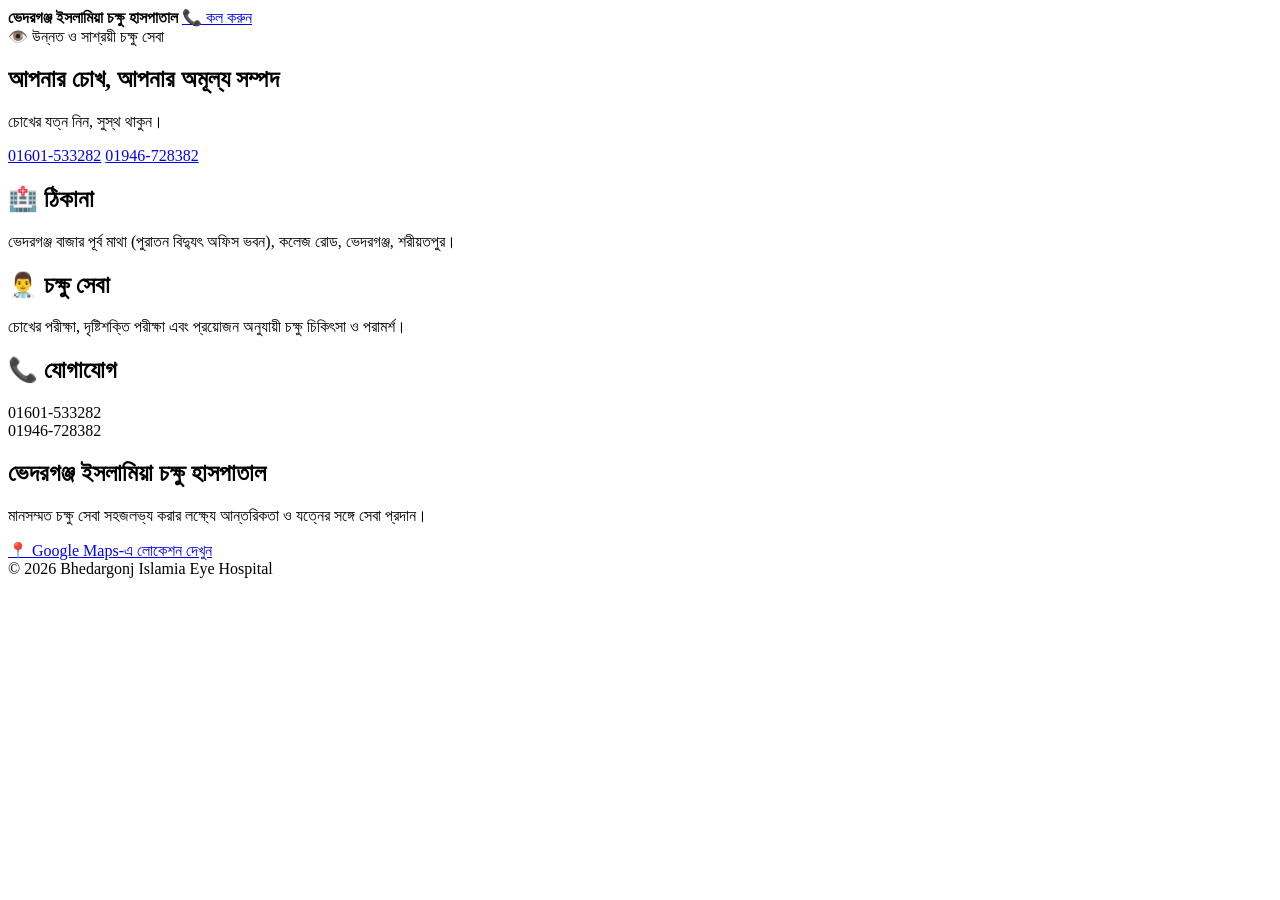
==== index.html @ 6cb217eb "Add files via upload" ====
<!doctype html>
<html lang="bn">
<head>
<meta charset="utf-8">
<meta name="viewport" content="width=device-width,initial-scale=1">
<title>ভেদরগঞ্জ ইসলামিয়া চক্ষু হাসপাতাল</title>
<meta name="description" content="ভেদরগঞ্জ ইসলামিয়া চক্ষু হাসপাতাল, কলেজ রোড, ভেদরগঞ্জ, শরীয়তপুর।">
<link rel="stylesheet" href="style.css">
</head>
<body>
<header><div class="wrap nav">
<strong>ভেদরগঞ্জ ইসলামিয়া চক্ষু হাসপাতাল</strong>
<a href="tel:01601533282">📞 কল করুন</a>
</div></header>

<section class="hero"><div class="wrap">
<span>👁️ উন্নত ও সাশ্রয়ী চক্ষু সেবা</span>
<h1>আপনার চোখ, আপনার অমূল্য সম্পদ</h1>
<p>চোখের যত্ন নিন, সুস্থ থাকুন।</p>
<div class="actions">
<a href="tel:01601533282">01601-533282</a>
<a href="tel:01946728382">01946-728382</a>
</div>
</div></section>

<section><div class="wrap grid">
<div class="box"><h2>🏥 ঠিকানা</h2><p>ভেদরগঞ্জ বাজার পূর্ব মাথা (পুরাতন বিদ্যুৎ অফিস ভবন), কলেজ রোড, ভেদরগঞ্জ, শরীয়তপুর।</p></div>
<div class="box"><h2>👨‍⚕️ চক্ষু সেবা</h2><p>চোখের পরীক্ষা, দৃষ্টিশক্তি পরীক্ষা এবং প্রয়োজন অনুযায়ী চক্ষু চিকিৎসা ও পরামর্শ।</p></div>
<div class="box"><h2>📞 যোগাযোগ</h2><p>01601-533282<br>01946-728382</p></div>
</div></section>

<section class="about"><div class="wrap">
<h2>ভেদরগঞ্জ ইসলামিয়া চক্ষু হাসপাতাল</h2>
<p>মানসম্মত চক্ষু সেবা সহজলভ্য করার লক্ষ্যে আন্তরিকতা ও যত্নের সঙ্গে সেবা প্রদান।</p>
<a class="map" target="_blank" href="https://www.google.com/maps/search/?api=1&query=Bhedargonj+Islamia+Eye+Hospital+Bhedargonj+Shariatpur">📍 Google Maps-এ লোকেশন দেখুন</a>
</div></section>
<footer>© 2026 Bhedargonj Islamia Eye Hospital</footer>
</body>
</html>
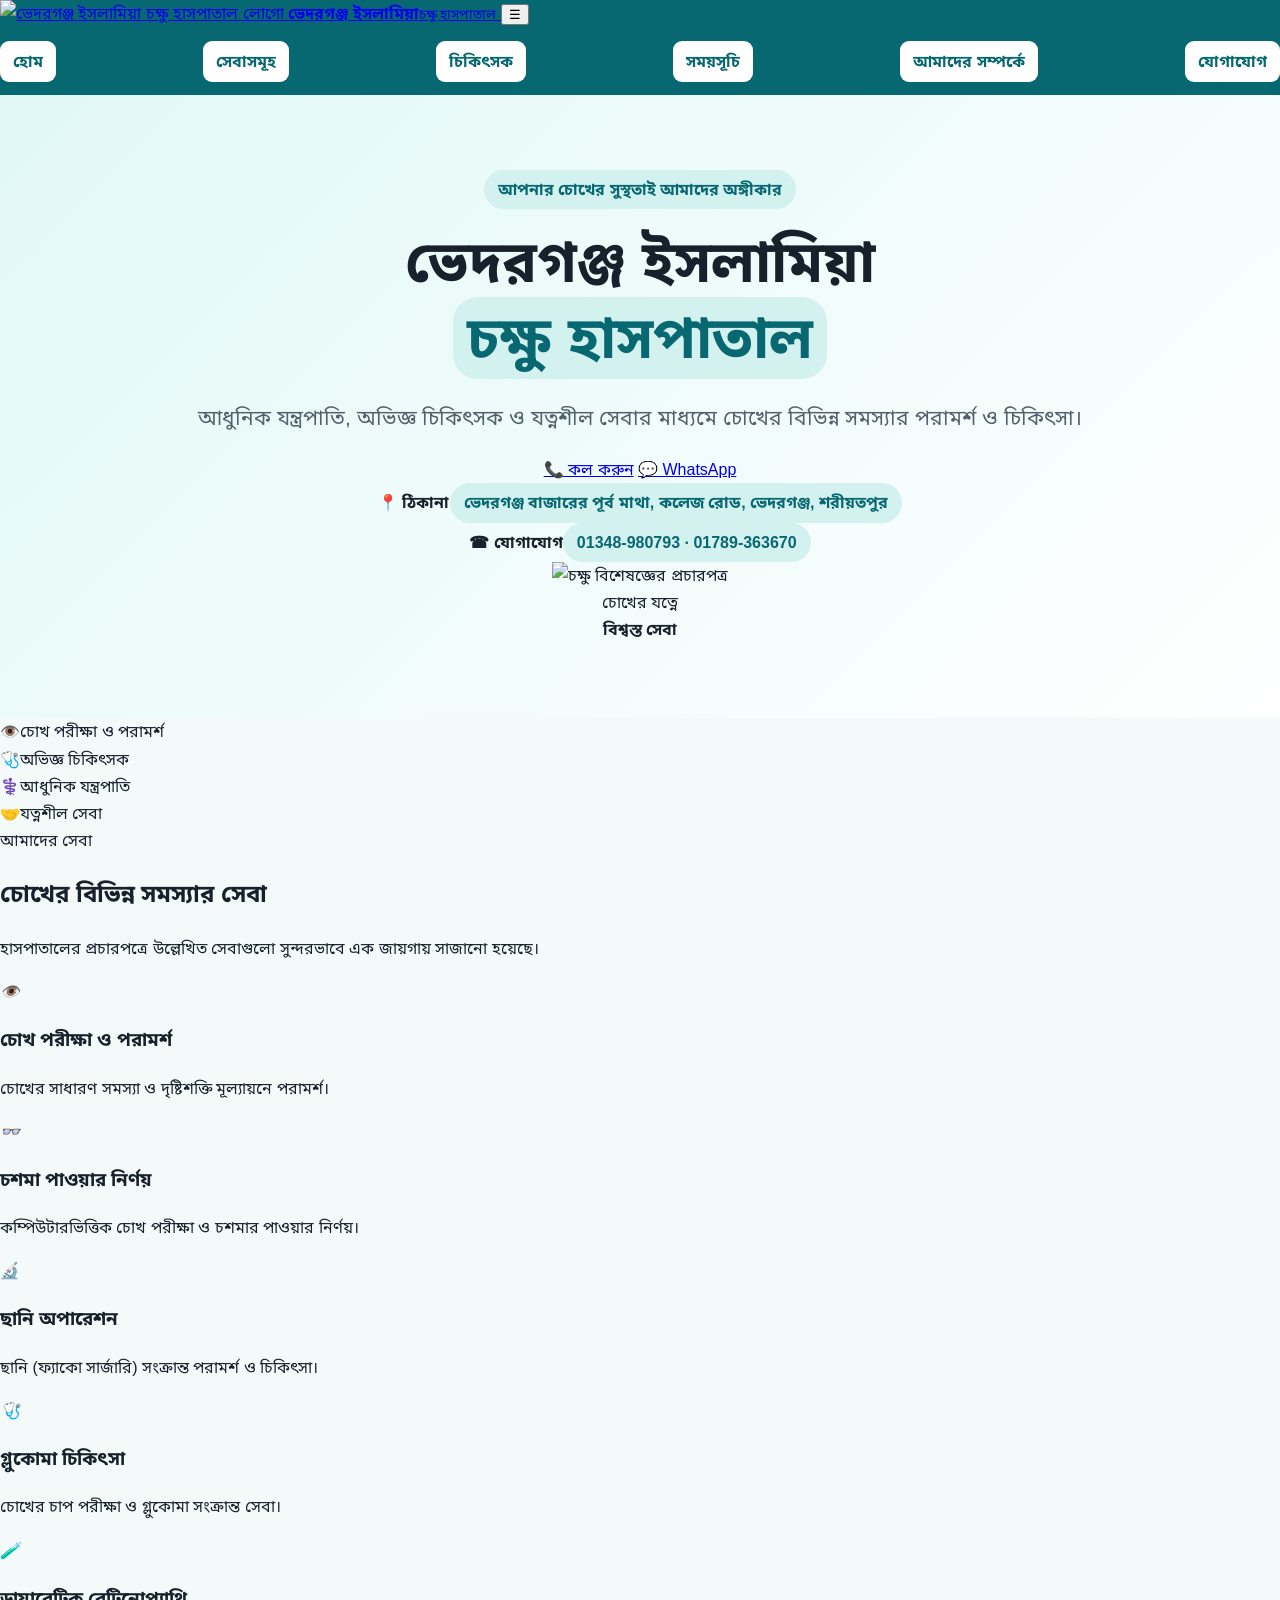
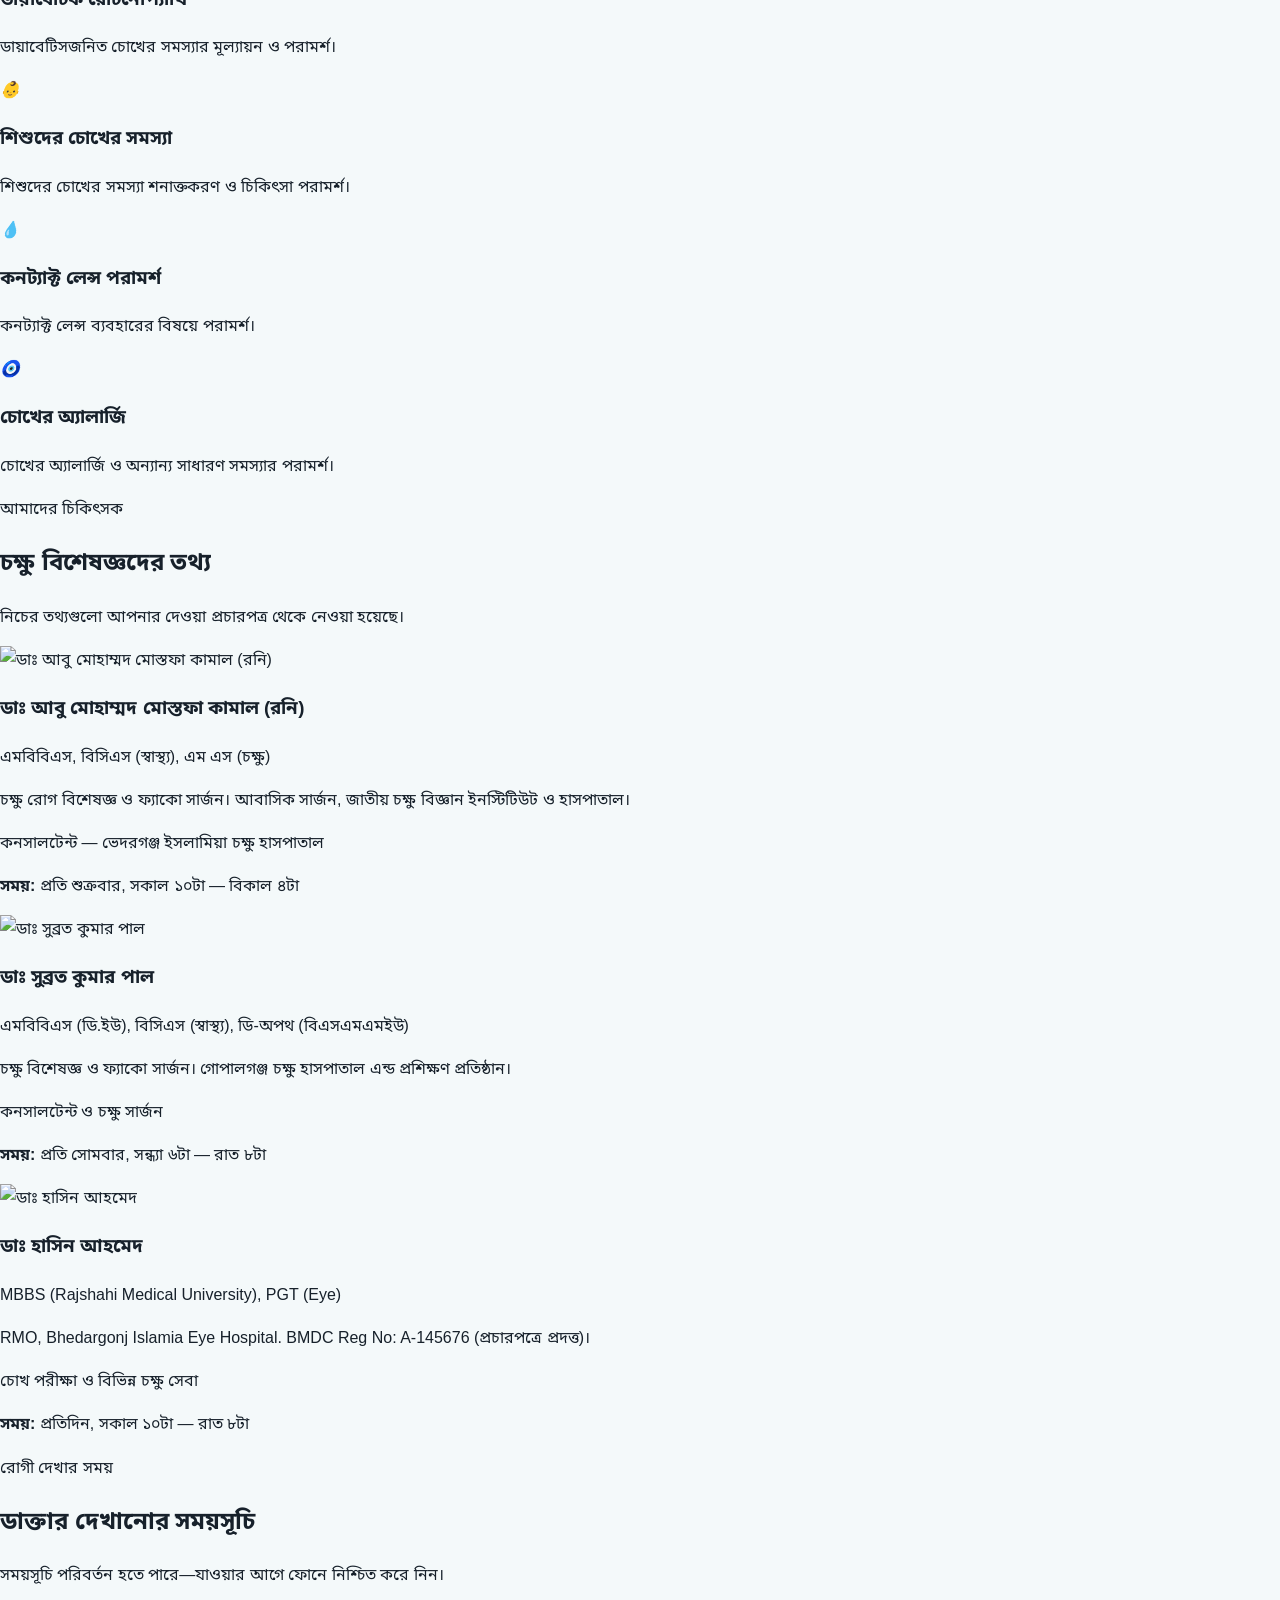
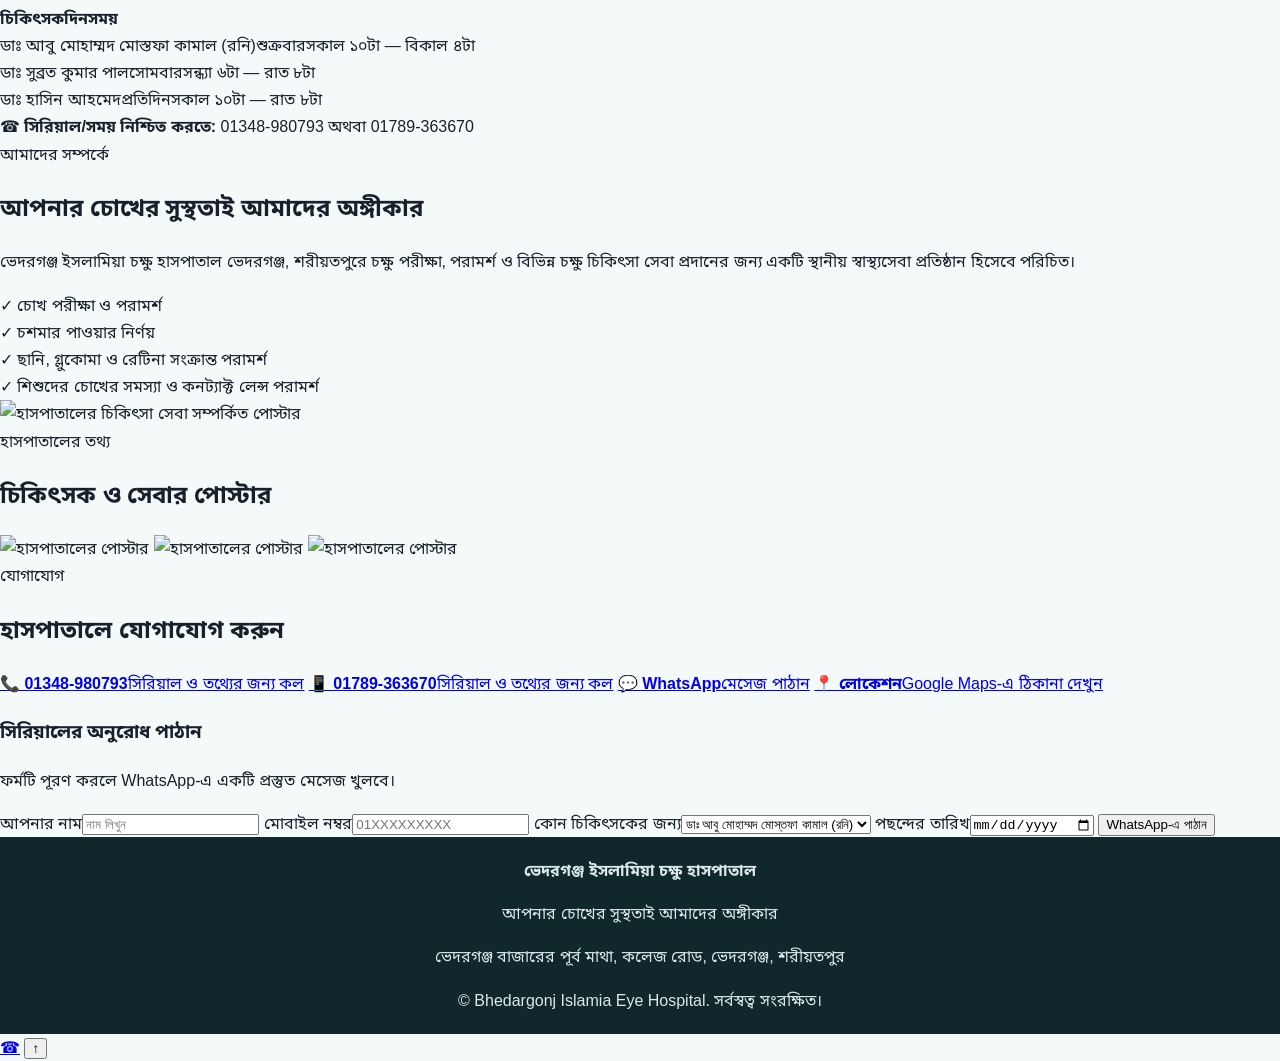
==== commit 395b5ee5: "Add files via upload" ====
--- a/index.html
+++ b/index.html
@@ -1,39 +1,227 @@
 <!doctype html>
 <html lang="bn">
 <head>
-<meta charset="utf-8">
-<meta name="viewport" content="width=device-width,initial-scale=1">
-<title>ভেদরগঞ্জ ইসলামিয়া চক্ষু হাসপাতাল</title>
-<meta name="description" content="ভেদরগঞ্জ ইসলামিয়া চক্ষু হাসপাতাল, কলেজ রোড, ভেদরগঞ্জ, শরীয়তপুর।">
-<link rel="stylesheet" href="style.css">
+  <meta charset="utf-8">
+  <meta name="viewport" content="width=device-width, initial-scale=1">
+  <meta name="theme-color" content="#063b80">
+  <meta name="description" content="ভেদরগঞ্জ ইসলামিয়া চক্ষু হাসপাতাল — চোখের পরীক্ষা, চশমা, ছানি, গ্লুকোমা, ডায়াবেটিক রেটিনোপ্যাথি ও অন্যান্য চক্ষু সেবা।">
+  <meta name="keywords" content="ভেদরগঞ্জ ইসলামিয়া চক্ষু হাসপাতাল, Bhedarganj Islamia Eye Hospital, চোখের হাসপাতাল, ভেদরগঞ্জ, শরীয়তপুর">
+  <title>ভেদরগঞ্জ ইসলামিয়া চক্ষু হাসপাতাল</title>
+  <link rel="icon" href="assets/logo.jpg">
+  <link rel="preconnect" href="https://fonts.googleapis.com">
+  <link rel="preconnect" href="https://fonts.gstatic.com" crossorigin>
+  <link href="https://fonts.googleapis.com/css2?family=Noto+Sans+Bengali:wght@400;500;600;700;800&display=swap" rel="stylesheet">
+  <link rel="stylesheet" href="style.css">
 </head>
 <body>
-<header><div class="wrap nav">
-<strong>ভেদরগঞ্জ ইসলামিয়া চক্ষু হাসপাতাল</strong>
-<a href="tel:01601533282">📞 কল করুন</a>
-</div></header>
-
-<section class="hero"><div class="wrap">
-<span>👁️ উন্নত ও সাশ্রয়ী চক্ষু সেবা</span>
-<h1>আপনার চোখ, আপনার অমূল্য সম্পদ</h1>
-<p>চোখের যত্ন নিন, সুস্থ থাকুন।</p>
-<div class="actions">
-<a href="tel:01601533282">01601-533282</a>
-<a href="tel:01946728382">01946-728382</a>
-</div>
-</div></section>
-
-<section><div class="wrap grid">
-<div class="box"><h2>🏥 ঠিকানা</h2><p>ভেদরগঞ্জ বাজার পূর্ব মাথা (পুরাতন বিদ্যুৎ অফিস ভবন), কলেজ রোড, ভেদরগঞ্জ, শরীয়তপুর।</p></div>
-<div class="box"><h2>👨‍⚕️ চক্ষু সেবা</h2><p>চোখের পরীক্ষা, দৃষ্টিশক্তি পরীক্ষা এবং প্রয়োজন অনুযায়ী চক্ষু চিকিৎসা ও পরামর্শ।</p></div>
-<div class="box"><h2>📞 যোগাযোগ</h2><p>01601-533282<br>01946-728382</p></div>
-</div></section>
-
-<section class="about"><div class="wrap">
-<h2>ভেদরগঞ্জ ইসলামিয়া চক্ষু হাসপাতাল</h2>
-<p>মানসম্মত চক্ষু সেবা সহজলভ্য করার লক্ষ্যে আন্তরিকতা ও যত্নের সঙ্গে সেবা প্রদান।</p>
-<a class="map" target="_blank" href="https://www.google.com/maps/search/?api=1&query=Bhedargonj+Islamia+Eye+Hospital+Bhedargonj+Shariatpur">📍 Google Maps-এ লোকেশন দেখুন</a>
-</div></section>
-<footer>© 2026 Bhedargonj Islamia Eye Hospital</footer>
+<header class="site-header" id="top">
+  <div class="container nav-wrap">
+    <a class="brand" href="#top">
+      <img src="assets/logo.jpg" alt="ভেদরগঞ্জ ইসলামিয়া চক্ষু হাসপাতাল লোগো">
+      <span><b>ভেদরগঞ্জ ইসলামিয়া</b><small>চক্ষু হাসপাতাল</small></span>
+    </a>
+    <button class="menu-btn" aria-label="মেনু খুলুন" aria-expanded="false">☰</button>
+    <nav class="nav">
+      <a href="#home">হোম</a>
+      <a href="#services">সেবাসমূহ</a>
+      <a href="#doctors">চিকিৎসক</a>
+      <a href="#schedule">সময়সূচি</a>
+      <a href="#about">আমাদের সম্পর্কে</a>
+      <a href="#contact">যোগাযোগ</a>
+    </nav>
+  </div>
+</header>
+
+<main>
+<section class="hero" id="home">
+  <div class="container hero-grid">
+    <div class="hero-copy">
+      <span class="eyebrow">আপনার চোখের সুস্থতাই আমাদের অঙ্গীকার</span>
+      <h1>ভেদরগঞ্জ ইসলামিয়া<br><span>চক্ষু হাসপাতাল</span></h1>
+      <p class="lead">আধুনিক যন্ত্রপাতি, অভিজ্ঞ চিকিৎসক ও যত্নশীল সেবার মাধ্যমে চোখের বিভিন্ন সমস্যার পরামর্শ ও চিকিৎসা।</p>
+      <div class="hero-actions">
+        <a class="btn btn-primary" href="tel:+8801348980793">📞 কল করুন</a>
+        <a class="btn btn-whatsapp" href="https://wa.me/8801789363670?text=আসসালামু%20আলাইকুম,%20চক্ষু%20পরামর্শের%20জন্য%20যোগাযোগ%20করছি।" target="_blank" rel="noopener">💬 WhatsApp</a>
+      </div>
+      <div class="quick-info">
+        <div><b>📍 ঠিকানা</b><span>ভেদরগঞ্জ বাজারের পূর্ব মাথা, কলেজ রোড, ভেদরগঞ্জ, শরীয়তপুর</span></div>
+        <div><b>☎ যোগাযোগ</b><span>01348-980793 · 01789-363670</span></div>
+      </div>
+    </div>
+    <div class="hero-card">
+      <img src="assets/doctor-surjo-kumar.png" alt="চক্ষু বিশেষজ্ঞের প্রচারপত্র">
+      <div class="hero-badge">চোখের যত্নে<br><strong>বিশ্বস্ত সেবা</strong></div>
+    </div>
+  </div>
+</section>
+
+<section class="trust">
+  <div class="container trust-grid">
+    <div><strong>👁️</strong><span>চোখ পরীক্ষা ও পরামর্শ</span></div>
+    <div><strong>🩺</strong><span>অভিজ্ঞ চিকিৎসক</span></div>
+    <div><strong>⚕️</strong><span>আধুনিক যন্ত্রপাতি</span></div>
+    <div><strong>🤝</strong><span>যত্নশীল সেবা</span></div>
+  </div>
+</section>
+
+<section class="section" id="services">
+  <div class="container">
+    <div class="section-head">
+      <span>আমাদের সেবা</span>
+      <h2>চোখের বিভিন্ন সমস্যার সেবা</h2>
+      <p>হাসপাতালের প্রচারপত্রে উল্লেখিত সেবাগুলো সুন্দরভাবে এক জায়গায় সাজানো হয়েছে।</p>
+    </div>
+    <div class="service-grid">
+      <article class="service"><i>👁️</i><h3>চোখ পরীক্ষা ও পরামর্শ</h3><p>চোখের সাধারণ সমস্যা ও দৃষ্টিশক্তি মূল্যায়নে পরামর্শ।</p></article>
+      <article class="service"><i>👓</i><h3>চশমা পাওয়ার নির্ণয়</h3><p>কম্পিউটারভিত্তিক চোখ পরীক্ষা ও চশমার পাওয়ার নির্ণয়।</p></article>
+      <article class="service"><i>🔬</i><h3>ছানি অপারেশন</h3><p>ছানি (ফ্যাকো সার্জারি) সংক্রান্ত পরামর্শ ও চিকিৎসা।</p></article>
+      <article class="service"><i>🩺</i><h3>গ্লুকোমা চিকিৎসা</h3><p>চোখের চাপ পরীক্ষা ও গ্লুকোমা সংক্রান্ত সেবা।</p></article>
+      <article class="service"><i>🧪</i><h3>ডায়াবেটিক রেটিনোপ্যাথি</h3><p>ডায়াবেটিসজনিত চোখের সমস্যার মূল্যায়ন ও পরামর্শ।</p></article>
+      <article class="service"><i>👶</i><h3>শিশুদের চোখের সমস্যা</h3><p>শিশুদের চোখের সমস্যা শনাক্তকরণ ও চিকিৎসা পরামর্শ।</p></article>
+      <article class="service"><i>💧</i><h3>কনট্যাক্ট লেন্স পরামর্শ</h3><p>কনট্যাক্ট লেন্স ব্যবহারের বিষয়ে পরামর্শ।</p></article>
+      <article class="service"><i>🧿</i><h3>চোখের অ্যালার্জি</h3><p>চোখের অ্যালার্জি ও অন্যান্য সাধারণ সমস্যার পরামর্শ।</p></article>
+    </div>
+  </div>
+</section>
+
+<section class="section alt" id="doctors">
+  <div class="container">
+    <div class="section-head">
+      <span>আমাদের চিকিৎসক</span>
+      <h2>চক্ষু বিশেষজ্ঞদের তথ্য</h2>
+      <p>নিচের তথ্যগুলো আপনার দেওয়া প্রচারপত্র থেকে নেওয়া হয়েছে।</p>
+    </div>
+    <div class="doctor-grid">
+      <article class="doctor">
+        <img src="assets/doctor-abu-mohammad.jpg" alt="ডাঃ আবু মোহাম্মদ মোস্তফা কামাল (রনি)">
+        <div class="doctor-body">
+          <h3>ডাঃ আবু মোহাম্মদ মোস্তফা কামাল (রনি)</h3>
+          <p class="qual">এমবিবিএস, বিসিএস (স্বাস্থ্য), এম এস (চক্ষু)</p>
+          <p>চক্ষু রোগ বিশেষজ্ঞ ও ফ্যাকো সার্জন। আবাসিক সার্জন, জাতীয় চক্ষু বিজ্ঞান ইনস্টিটিউট ও হাসপাতাল।</p>
+          <div class="tag">কনসালটেন্ট — ভেদরগঞ্জ ইসলামিয়া চক্ষু হাসপাতাল</div>
+          <p class="schedule"><b>সময়:</b> প্রতি শুক্রবার, সকাল ১০টা — বিকাল ৪টা</p>
+        </div>
+      </article>
+
+      <article class="doctor">
+        <img src="assets/doctor-surjo-kumar.png" alt="ডাঃ সুব্রত কুমার পাল">
+        <div class="doctor-body">
+          <h3>ডাঃ সুব্রত কুমার পাল</h3>
+          <p class="qual">এমবিবিএস (ডি.ইউ), বিসিএস (স্বাস্থ্য), ডি-অপথ (বিএসএমএমইউ)</p>
+          <p>চক্ষু বিশেষজ্ঞ ও ফ্যাকো সার্জন। গোপালগঞ্জ চক্ষু হাসপাতাল এন্ড প্রশিক্ষণ প্রতিষ্ঠান।</p>
+          <div class="tag">কনসালটেন্ট ও চক্ষু সার্জন</div>
+          <p class="schedule"><b>সময়:</b> প্রতি সোমবার, সন্ধ্যা ৬টা — রাত ৮টা</p>
+        </div>
+      </article>
+
+      <article class="doctor">
+        <img src="assets/doctor-hasin-ahmed.jpg" alt="ডাঃ হাসিন আহমেদ">
+        <div class="doctor-body">
+          <h3>ডাঃ হাসিন আহমেদ</h3>
+          <p class="qual">MBBS (Rajshahi Medical University), PGT (Eye)</p>
+          <p>RMO, Bhedargonj Islamia Eye Hospital. BMDC Reg No: A-145676 (প্রচারপত্রে প্রদত্ত)।</p>
+          <div class="tag">চোখ পরীক্ষা ও বিভিন্ন চক্ষু সেবা</div>
+          <p class="schedule"><b>সময়:</b> প্রতিদিন, সকাল ১০টা — রাত ৮টা</p>
+        </div>
+      </article>
+    </div>
+  </div>
+</section>
+
+<section class="section" id="schedule">
+  <div class="container">
+    <div class="section-head">
+      <span>রোগী দেখার সময়</span>
+      <h2>ডাক্তার দেখানোর সময়সূচি</h2>
+      <p>সময়সূচি পরিবর্তন হতে পারে—যাওয়ার আগে ফোনে নিশ্চিত করে নিন।</p>
+    </div>
+    <div class="schedule-table">
+      <div class="row head"><b>চিকিৎসক</b><b>দিন</b><b>সময়</b></div>
+      <div class="row"><span>ডাঃ আবু মোহাম্মদ মোস্তফা কামাল (রনি)</span><span>শুক্রবার</span><span>সকাল ১০টা — বিকাল ৪টা</span></div>
+      <div class="row"><span>ডাঃ সুব্রত কুমার পাল</span><span>সোমবার</span><span>সন্ধ্যা ৬টা — রাত ৮টা</span></div>
+      <div class="row"><span>ডাঃ হাসিন আহমেদ</span><span>প্রতিদিন</span><span>সকাল ১০টা — রাত ৮টা</span></div>
+    </div>
+    <div class="notice">☎ <b>সিরিয়াল/সময় নিশ্চিত করতে:</b> 01348-980793 অথবা 01789-363670</div>
+  </div>
+</section>
+
+<section class="section alt" id="about">
+  <div class="container about-grid">
+    <div>
+      <div class="section-head left">
+        <span>আমাদের সম্পর্কে</span>
+        <h2>আপনার চোখের সুস্থতাই আমাদের অঙ্গীকার</h2>
+      </div>
+      <p>ভেদরগঞ্জ ইসলামিয়া চক্ষু হাসপাতাল ভেদরগঞ্জ, শরীয়তপুরে চক্ষু পরীক্ষা, পরামর্শ ও বিভিন্ন চক্ষু চিকিৎসা সেবা প্রদানের জন্য একটি স্থানীয় স্বাস্থ্যসেবা প্রতিষ্ঠান হিসেবে পরিচিত।</p>
+      <div class="about-points">
+        <div>✓ চোখ পরীক্ষা ও পরামর্শ</div>
+        <div>✓ চশমার পাওয়ার নির্ণয়</div>
+        <div>✓ ছানি, গ্লুকোমা ও রেটিনা সংক্রান্ত পরামর্শ</div>
+        <div>✓ শিশুদের চোখের সমস্যা ও কনট্যাক্ট লেন্স পরামর্শ</div>
+      </div>
+    </div>
+    <div class="poster-card">
+      <img src="assets/doctor-abu-mohammad.jpg" alt="হাসপাতালের চিকিৎসা সেবা সম্পর্কিত পোস্টার">
+    </div>
+  </div>
+</section>
+
+<section class="gallery section">
+  <div class="container">
+    <div class="section-head">
+      <span>হাসপাতালের তথ্য</span>
+      <h2>চিকিৎসক ও সেবার পোস্টার</h2>
+    </div>
+    <div class="gallery-grid">
+      <img src="assets/doctor-abu-mohammad.jpg" alt="হাসপাতালের পোস্টার">
+      <img src="assets/doctor-surjo-kumar.png" alt="হাসপাতালের পোস্টার">
+      <img src="assets/doctor-hasin-ahmed.jpg" alt="হাসপাতালের পোস্টার">
+    </div>
+  </div>
+</section>
+
+<section class="section contact" id="contact">
+  <div class="container contact-grid">
+    <div>
+      <div class="section-head left">
+        <span>যোগাযোগ</span>
+        <h2>হাসপাতালে যোগাযোগ করুন</h2>
+      </div>
+      <div class="contact-list">
+        <a href="tel:+8801348980793"><b>📞 01348-980793</b><span>সিরিয়াল ও তথ্যের জন্য কল</span></a>
+        <a href="tel:+8801789363670"><b>📱 01789-363670</b><span>সিরিয়াল ও তথ্যের জন্য কল</span></a>
+        <a href="https://wa.me/8801789363670" target="_blank" rel="noopener"><b>💬 WhatsApp</b><span>মেসেজ পাঠান</span></a>
+        <a href="https://www.google.com/maps/search/?api=1&query=Bhedarganj+Islamia+Eye+Hospital%2C+Bhedarganj%2C+Shariatpur" target="_blank" rel="noopener"><b>📍 লোকেশন</b><span>Google Maps-এ ঠিকানা দেখুন</span></a>
+      </div>
+    </div>
+
+    <form class="appointment" id="appointmentForm">
+      <h3>সিরিয়ালের অনুরোধ পাঠান</h3>
+      <p>ফর্মটি পূরণ করলে WhatsApp-এ একটি প্রস্তুত মেসেজ খুলবে।</p>
+      <label>আপনার নাম<input id="patientName" required placeholder="নাম লিখুন"></label>
+      <label>মোবাইল নম্বর<input id="patientPhone" required type="tel" placeholder="01XXXXXXXXX"></label>
+      <label>কোন চিকিৎসকের জন্য<select id="doctorName">
+        <option>ডাঃ আবু মোহাম্মদ মোস্তফা কামাল (রনি)</option>
+        <option>ডাঃ সুব্রত কুমার পাল</option>
+        <option>ডাঃ হাসিন আহমেদ</option>
+      </select></label>
+      <label>পছন্দের তারিখ<input id="visitDate" type="date"></label>
+      <button class="btn btn-primary" type="submit">WhatsApp-এ পাঠান</button>
+    </form>
+  </div>
+</section>
+</main>
+
+<footer>
+  <div class="container footer-grid">
+    <div><b>ভেদরগঞ্জ ইসলামিয়া চক্ষু হাসপাতাল</b><p>আপনার চোখের সুস্থতাই আমাদের অঙ্গীকার</p></div>
+    <div><p>ভেদরগঞ্জ বাজারের পূর্ব মাথা, কলেজ রোড, ভেদরগঞ্জ, শরীয়তপুর</p></div>
+  </div>
+  <div class="copyright">© <span id="year"></span> Bhedargonj Islamia Eye Hospital. সর্বস্বত্ব সংরক্ষিত।</div>
+</footer>
+
+<a class="floating-call" href="tel:+8801348980793" aria-label="কল করুন">☎</a>
+<button class="to-top" id="toTop" aria-label="উপরে যান">↑</button>
+<script src="script.js"></script>
 </body>
-</html>+</html>
--- a/style.css
+++ b/style.css
@@ -0,0 +1 @@
+*{box-sizing:border-box}body{margin:0;font-family:Arial,"Noto Sans Bengali",sans-serif;color:#17212b;background:#f4f9fa;line-height:1.7}.wrap{width:min(1080px,92%);margin:auto}header{background:#086872;color:#fff}.nav{min-height:68px;display:flex;align-items:center;justify-content:space-between}.nav a,.actions a,.map{color:#fff;text-decoration:none;font-weight:700}.nav a{background:#fff;color:#086872;padding:7px 13px;border-radius:9px}.hero{text-align:center;padding:75px 0;background:linear-gradient(135deg,#e1f8f7,#fff)}.hero span{display:inline-block;background:#d3f1ef;color:#086872;padding:6px 14px;border-radius:25px;font-weight:700}.hero h1{font-size:clamp(32px,6vw,58px);line-height:1.2;margin:18px 0 8px}.hero p{font-size:21px;color:#52616b}.actions{display:flex;justify-content:center;gap:12px;flex-wrap:wrap;margin-top:25px}.actions a{background:#086872;padding:11px 20px;border-radius:10px}.grid{display:grid;grid-template-columns:repeat(3,1fr);gap:20px;padding:50px 0}.box{background:#fff;padding:24px;border-radius:16px;box-shadow:0 5px 20px #0001}.box h2{color:#086872;margin-top:0;font-size:21px}.about{background:#fff;padding:50px 0}.about h2{color:#086872;font-size:30px}.map{display:inline-block;background:#086872;padding:10px 17px;border-radius:10px;margin-top:10px}footer{background:#10282c;color:#dbe8ea;text-align:center;padding:20px}@media(max-width:700px){.nav strong{font-size:16px}.grid{grid-template-columns:1fr}.hero{padding:55px 0}}
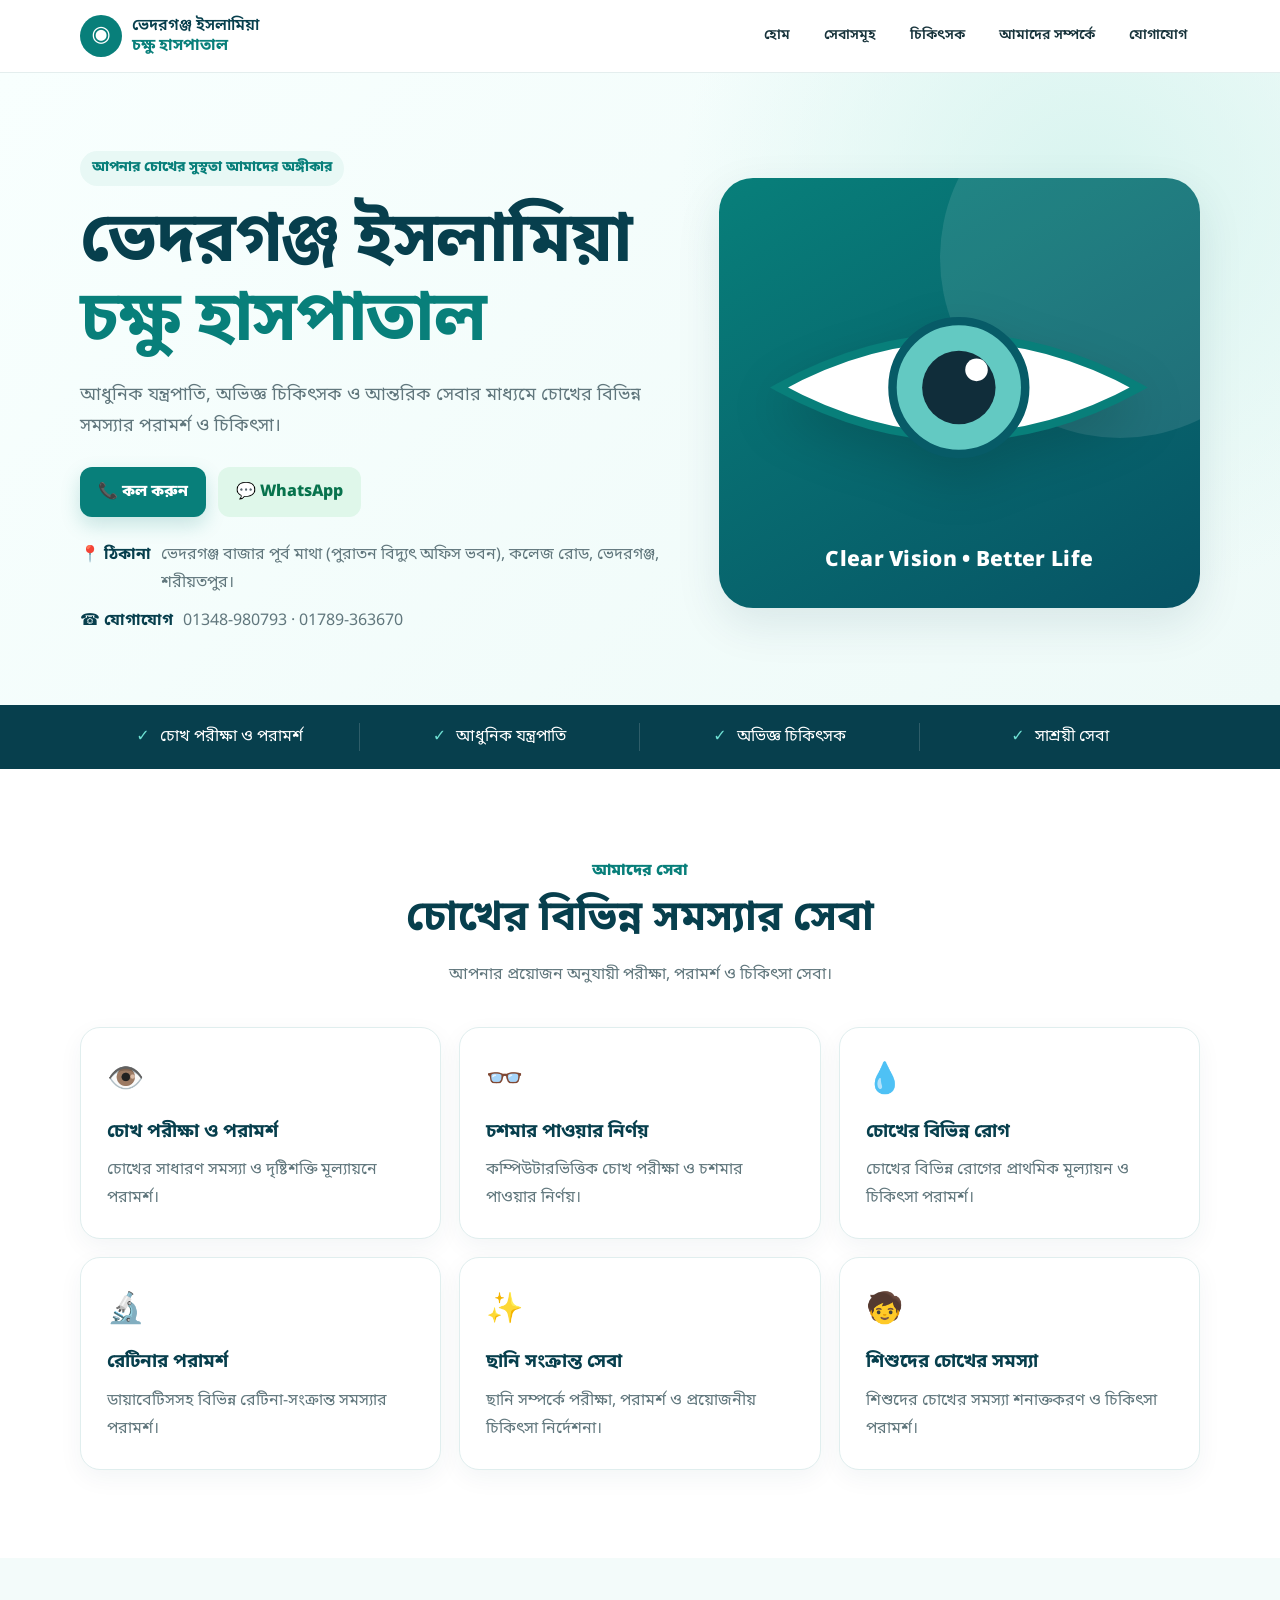
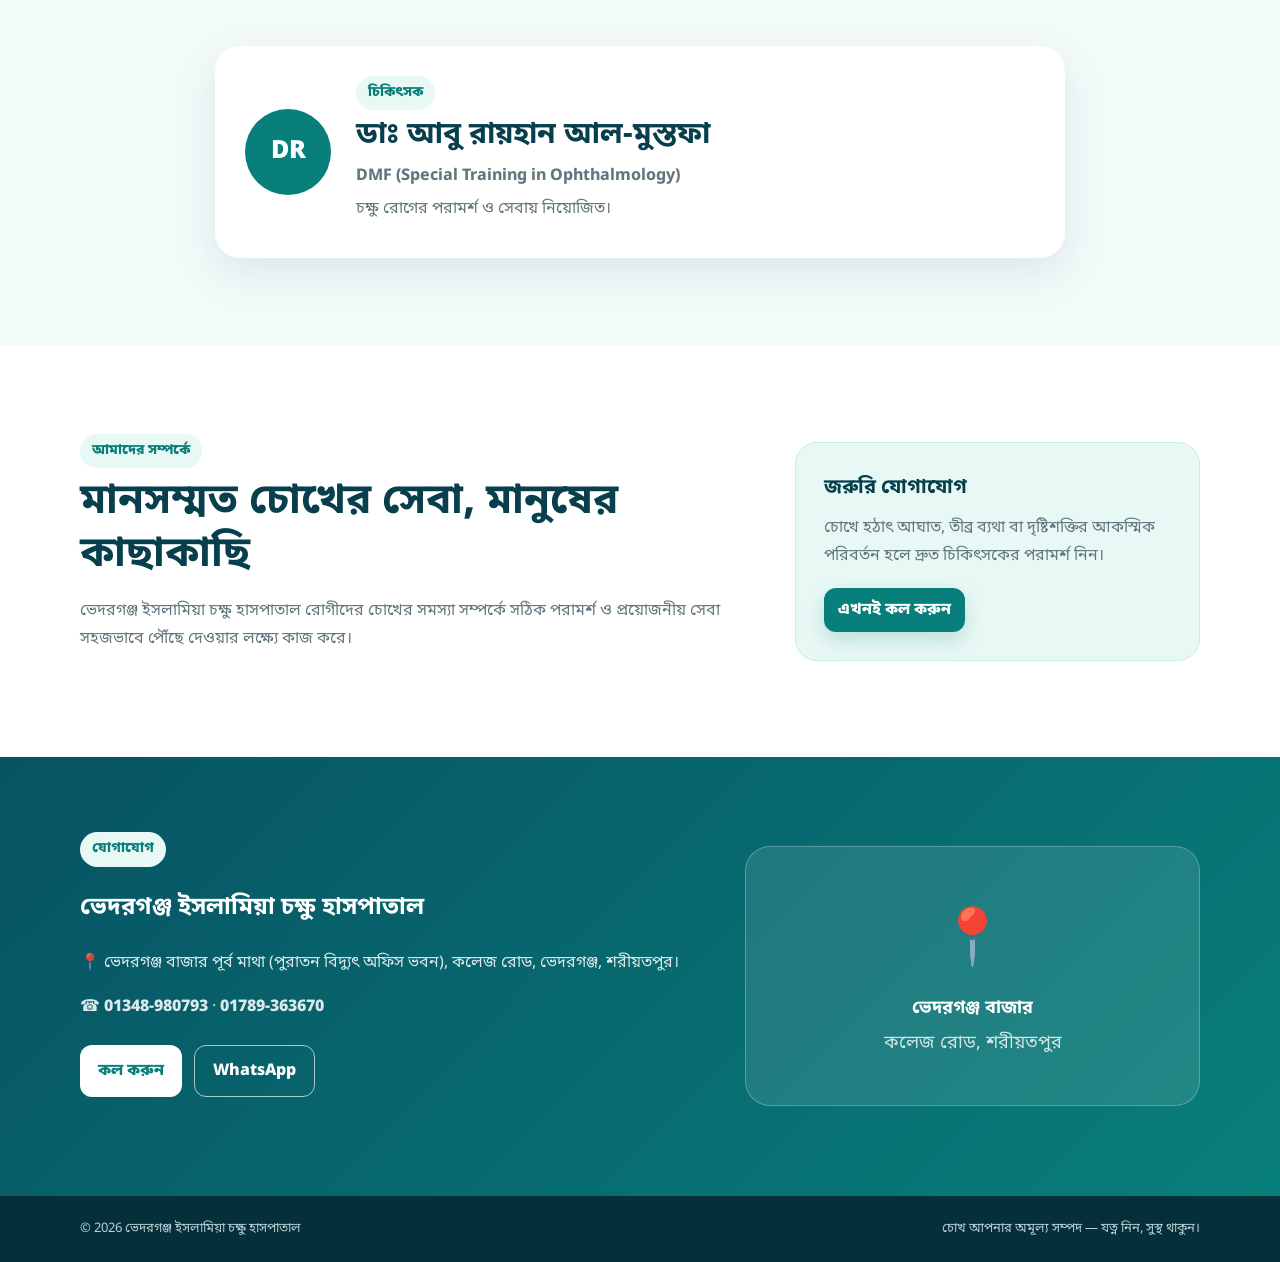
==== commit d5d07c6a: "Add files via upload" ====
--- a/index.html
+++ b/index.html
@@ -3,225 +3,142 @@
 <head>
   <meta charset="utf-8">
   <meta name="viewport" content="width=device-width, initial-scale=1">
-  <meta name="theme-color" content="#063b80">
-  <meta name="description" content="ভেদরগঞ্জ ইসলামিয়া চক্ষু হাসপাতাল — চোখের পরীক্ষা, চশমা, ছানি, গ্লুকোমা, ডায়াবেটিক রেটিনোপ্যাথি ও অন্যান্য চক্ষু সেবা।">
-  <meta name="keywords" content="ভেদরগঞ্জ ইসলামিয়া চক্ষু হাসপাতাল, Bhedarganj Islamia Eye Hospital, চোখের হাসপাতাল, ভেদরগঞ্জ, শরীয়তপুর">
   <title>ভেদরগঞ্জ ইসলামিয়া চক্ষু হাসপাতাল</title>
-  <link rel="icon" href="assets/logo.jpg">
-  <link rel="preconnect" href="https://fonts.googleapis.com">
-  <link rel="preconnect" href="https://fonts.gstatic.com" crossorigin>
-  <link href="https://fonts.googleapis.com/css2?family=Noto+Sans+Bengali:wght@400;500;600;700;800&display=swap" rel="stylesheet">
-  <link rel="stylesheet" href="style.css">
+  <meta name="description" content="ভেদরগঞ্জ ইসলামিয়া চক্ষু হাসপাতাল — আধুনিক যন্ত্রপাতি, অভিজ্ঞ চিকিৎসক ও সাশ্রয়ী সেবার মাধ্যমে চোখের চিকিৎসা ও পরামর্শ।">
+  <meta name="theme-color" content="#087f7a">
+  <link rel="stylesheet" href="styles.css">
 </head>
 <body>
-<header class="site-header" id="top">
-  <div class="container nav-wrap">
-    <a class="brand" href="#top">
-      <img src="assets/logo.jpg" alt="ভেদরগঞ্জ ইসলামিয়া চক্ষু হাসপাতাল লোগো">
-      <span><b>ভেদরগঞ্জ ইসলামিয়া</b><small>চক্ষু হাসপাতাল</small></span>
-    </a>
-    <button class="menu-btn" aria-label="মেনু খুলুন" aria-expanded="false">☰</button>
-    <nav class="nav">
-      <a href="#home">হোম</a>
-      <a href="#services">সেবাসমূহ</a>
-      <a href="#doctors">চিকিৎসক</a>
-      <a href="#schedule">সময়সূচি</a>
-      <a href="#about">আমাদের সম্পর্কে</a>
-      <a href="#contact">যোগাযোগ</a>
-    </nav>
-  </div>
-</header>
+  <header class="topbar">
+    <div class="container nav">
+      <a class="brand" href="#home">
+        <span class="brand-eye" aria-hidden="true">◉</span>
+        <span>ভেদরগঞ্জ ইসলামিয়া<br><b>চক্ষু হাসপাতাল</b></span>
+      </a>
+      <button class="menu-btn" aria-label="মেনু" aria-expanded="false">☰</button>
+      <nav id="mainNav">
+        <a href="#home">হোম</a>
+        <a href="#services">সেবাসমূহ</a>
+        <a href="#doctors">চিকিৎসক</a>
+        <a href="#about">আমাদের সম্পর্কে</a>
+        <a href="#contact">যোগাযোগ</a>
+      </nav>
+    </div>
+  </header>
 
-<main>
-<section class="hero" id="home">
-  <div class="container hero-grid">
-    <div class="hero-copy">
-      <span class="eyebrow">আপনার চোখের সুস্থতাই আমাদের অঙ্গীকার</span>
-      <h1>ভেদরগঞ্জ ইসলামিয়া<br><span>চক্ষু হাসপাতাল</span></h1>
-      <p class="lead">আধুনিক যন্ত্রপাতি, অভিজ্ঞ চিকিৎসক ও যত্নশীল সেবার মাধ্যমে চোখের বিভিন্ন সমস্যার পরামর্শ ও চিকিৎসা।</p>
-      <div class="hero-actions">
-        <a class="btn btn-primary" href="tel:+8801348980793">📞 কল করুন</a>
-        <a class="btn btn-whatsapp" href="https://wa.me/8801789363670?text=আসসালামু%20আলাইকুম,%20চক্ষু%20পরামর্শের%20জন্য%20যোগাযোগ%20করছি।" target="_blank" rel="noopener">💬 WhatsApp</a>
+  <main id="home">
+    <section class="hero">
+      <div class="container hero-grid">
+        <div class="hero-copy">
+          <span class="eyebrow">আপনার চোখের সুস্থতা আমাদের অঙ্গীকার</span>
+          <h1>ভেদরগঞ্জ ইসলামিয়া<br><span>চক্ষু হাসপাতাল</span></h1>
+          <p class="lead">আধুনিক যন্ত্রপাতি, অভিজ্ঞ চিকিৎসক ও আন্তরিক সেবার মাধ্যমে চোখের বিভিন্ন সমস্যার পরামর্শ ও চিকিৎসা।</p>
+          <div class="hero-actions">
+            <a class="btn primary" href="tel:+8801348980793">📞 কল করুন</a>
+            <a class="btn whatsapp" href="https://wa.me/8801348980793" target="_blank" rel="noopener">💬 WhatsApp</a>
+          </div>
+          <div class="quick-info">
+            <div><b>📍 ঠিকানা</b><span>ভেদরগঞ্জ বাজার পূর্ব মাথা (পুরাতন বিদ্যুৎ অফিস ভবন), কলেজ রোড, ভেদরগঞ্জ, শরীয়তপুর।</span></div>
+            <div><b>☎ যোগাযোগ</b><span>01348-980793 · 01789-363670</span></div>
+          </div>
+        </div>
+        <div class="eye-card" aria-label="চোখের স্বাস্থ্য">
+          <div class="orb"></div>
+          <div class="eye-graphic">
+            <svg viewBox="0 0 600 330" role="img" aria-label="চোখের প্রতীক">
+              <path d="M45 165 Q300 25 555 165 Q300 305 45 165Z" fill="#fff" stroke="#087f7a" stroke-width="12"/>
+              <circle cx="300" cy="165" r="94" fill="#63c9c2" stroke="#075b67" stroke-width="12"/>
+              <circle cx="300" cy="165" r="52" fill="#102d3a"/>
+              <circle cx="325" cy="140" r="16" fill="#fff"/>
+            </svg>
+          </div>
+          <div class="eye-card-text">Clear Vision • Better Life</div>
+        </div>
       </div>
-      <div class="quick-info">
-        <div><b>📍 ঠিকানা</b><span>ভেদরগঞ্জ বাজারের পূর্ব মাথা, কলেজ রোড, ভেদরগঞ্জ, শরীয়তপুর</span></div>
-        <div><b>☎ যোগাযোগ</b><span>01348-980793 · 01789-363670</span></div>
+    </section>
+
+    <section class="trust">
+      <div class="container trust-grid">
+        <div><strong>✓</strong><span>চোখ পরীক্ষা ও পরামর্শ</span></div>
+        <div><strong>✓</strong><span>আধুনিক যন্ত্রপাতি</span></div>
+        <div><strong>✓</strong><span>অভিজ্ঞ চিকিৎসক</span></div>
+        <div><strong>✓</strong><span>সাশ্রয়ী সেবা</span></div>
       </div>
+    </section>
+
+    <section id="services" class="section">
+      <div class="container">
+        <div class="section-head">
+          <span>আমাদের সেবা</span>
+          <h2>চোখের বিভিন্ন সমস্যার সেবা</h2>
+          <p>আপনার প্রয়োজন অনুযায়ী পরীক্ষা, পরামর্শ ও চিকিৎসা সেবা।</p>
+        </div>
+        <div class="cards">
+          <article class="card"><div class="icon">👁️</div><h3>চোখ পরীক্ষা ও পরামর্শ</h3><p>চোখের সাধারণ সমস্যা ও দৃষ্টিশক্তি মূল্যায়নে পরামর্শ।</p></article>
+          <article class="card"><div class="icon">👓</div><h3>চশমার পাওয়ার নির্ণয়</h3><p>কম্পিউটারভিত্তিক চোখ পরীক্ষা ও চশমার পাওয়ার নির্ণয়।</p></article>
+          <article class="card"><div class="icon">💧</div><h3>চোখের বিভিন্ন রোগ</h3><p>চোখের বিভিন্ন রোগের প্রাথমিক মূল্যায়ন ও চিকিৎসা পরামর্শ।</p></article>
+          <article class="card"><div class="icon">🔬</div><h3>রেটিনার পরামর্শ</h3><p>ডায়াবেটিসসহ বিভিন্ন রেটিনা-সংক্রান্ত সমস্যার পরামর্শ।</p></article>
+          <article class="card"><div class="icon">✨</div><h3>ছানি সংক্রান্ত সেবা</h3><p>ছানি সম্পর্কে পরীক্ষা, পরামর্শ ও প্রয়োজনীয় চিকিৎসা নির্দেশনা।</p></article>
+          <article class="card"><div class="icon">🧒</div><h3>শিশুদের চোখের সমস্যা</h3><p>শিশুদের চোখের সমস্যা শনাক্তকরণ ও চিকিৎসা পরামর্শ।</p></article>
+        </div>
+      </div>
+    </section>
+
+    <section id="doctors" class="section soft">
+      <div class="container doctor-box">
+        <div class="doctor-avatar">DR</div>
+        <div>
+          <span class="section-kicker">চিকিৎসক</span>
+          <h2>ডাঃ আবু রায়হান আল-মুস্তফা</h2>
+          <p><b>DMF (Special Training in Ophthalmology)</b></p>
+          <p>চক্ষু রোগের পরামর্শ ও সেবায় নিয়োজিত।</p>
+        </div>
+      </div>
+    </section>
+
+    <section id="about" class="section">
+      <div class="container about-grid">
+        <div>
+          <span class="section-kicker">আমাদের সম্পর্কে</span>
+          <h2>মানসম্মত চোখের সেবা, মানুষের কাছাকাছি</h2>
+          <p>ভেদরগঞ্জ ইসলামিয়া চক্ষু হাসপাতাল রোগীদের চোখের সমস্যা সম্পর্কে সঠিক পরামর্শ ও প্রয়োজনীয় সেবা সহজভাবে পৌঁছে দেওয়ার লক্ষ্যে কাজ করে।</p>
+        </div>
+        <div class="notice">
+          <b>জরুরি যোগাযোগ</b>
+          <p>চোখে হঠাৎ আঘাত, তীব্র ব্যথা বা দৃষ্টিশক্তির আকস্মিক পরিবর্তন হলে দ্রুত চিকিৎসকের পরামর্শ নিন।</p>
+          <a class="btn primary small" href="tel:+8801348980793">এখনই কল করুন</a>
+        </div>
+      </div>
+    </section>
+
+    <section id="contact" class="contact">
+      <div class="container contact-grid">
+        <div>
+          <span class="section-kicker">যোগাযোগ</span>
+          <h2>ভেদরগঞ্জ ইসলামিয়া চক্ষু হাসপাতাল</h2>
+          <p>📍 ভেদরগঞ্জ বাজার পূর্ব মাথা (পুরাতন বিদ্যুৎ অফিস ভবন), কলেজ রোড, ভেদরগঞ্জ, শরীয়তপুর।</p>
+          <p>☎ <a href="tel:+8801348980793">01348-980793</a> · <a href="tel:+8801789363670">01789-363670</a></p>
+          <div class="hero-actions">
+            <a class="btn light" href="tel:+8801348980793">কল করুন</a>
+            <a class="btn outline" href="https://wa.me/8801348980793" target="_blank" rel="noopener">WhatsApp</a>
+          </div>
+        </div>
+        <div class="map-placeholder">
+          <div>📍</div>
+          <b>ভেদরগঞ্জ বাজার</b>
+          <span>কলেজ রোড, শরীয়তপুর</span>
+        </div>
+      </div>
+    </section>
+  </main>
+
+  <footer>
+    <div class="container footer-row">
+      <span>© 2026 ভেদরগঞ্জ ইসলামিয়া চক্ষু হাসপাতাল</span>
+      <span>চোখ আপনার অমূল্য সম্পদ — যত্ন নিন, সুস্থ থাকুন।</span>
     </div>
-    <div class="hero-card">
-      <img src="assets/doctor-surjo-kumar.png" alt="চক্ষু বিশেষজ্ঞের প্রচারপত্র">
-      <div class="hero-badge">চোখের যত্নে<br><strong>বিশ্বস্ত সেবা</strong></div>
-    </div>
-  </div>
-</section>
+  </footer>
 
-<section class="trust">
-  <div class="container trust-grid">
-    <div><strong>👁️</strong><span>চোখ পরীক্ষা ও পরামর্শ</span></div>
-    <div><strong>🩺</strong><span>অভিজ্ঞ চিকিৎসক</span></div>
-    <div><strong>⚕️</strong><span>আধুনিক যন্ত্রপাতি</span></div>
-    <div><strong>🤝</strong><span>যত্নশীল সেবা</span></div>
-  </div>
-</section>
-
-<section class="section" id="services">
-  <div class="container">
-    <div class="section-head">
-      <span>আমাদের সেবা</span>
-      <h2>চোখের বিভিন্ন সমস্যার সেবা</h2>
-      <p>হাসপাতালের প্রচারপত্রে উল্লেখিত সেবাগুলো সুন্দরভাবে এক জায়গায় সাজানো হয়েছে।</p>
-    </div>
-    <div class="service-grid">
-      <article class="service"><i>👁️</i><h3>চোখ পরীক্ষা ও পরামর্শ</h3><p>চোখের সাধারণ সমস্যা ও দৃষ্টিশক্তি মূল্যায়নে পরামর্শ।</p></article>
-      <article class="service"><i>👓</i><h3>চশমা পাওয়ার নির্ণয়</h3><p>কম্পিউটারভিত্তিক চোখ পরীক্ষা ও চশমার পাওয়ার নির্ণয়।</p></article>
-      <article class="service"><i>🔬</i><h3>ছানি অপারেশন</h3><p>ছানি (ফ্যাকো সার্জারি) সংক্রান্ত পরামর্শ ও চিকিৎসা।</p></article>
-      <article class="service"><i>🩺</i><h3>গ্লুকোমা চিকিৎসা</h3><p>চোখের চাপ পরীক্ষা ও গ্লুকোমা সংক্রান্ত সেবা।</p></article>
-      <article class="service"><i>🧪</i><h3>ডায়াবেটিক রেটিনোপ্যাথি</h3><p>ডায়াবেটিসজনিত চোখের সমস্যার মূল্যায়ন ও পরামর্শ।</p></article>
-      <article class="service"><i>👶</i><h3>শিশুদের চোখের সমস্যা</h3><p>শিশুদের চোখের সমস্যা শনাক্তকরণ ও চিকিৎসা পরামর্শ।</p></article>
-      <article class="service"><i>💧</i><h3>কনট্যাক্ট লেন্স পরামর্শ</h3><p>কনট্যাক্ট লেন্স ব্যবহারের বিষয়ে পরামর্শ।</p></article>
-      <article class="service"><i>🧿</i><h3>চোখের অ্যালার্জি</h3><p>চোখের অ্যালার্জি ও অন্যান্য সাধারণ সমস্যার পরামর্শ।</p></article>
-    </div>
-  </div>
-</section>
-
-<section class="section alt" id="doctors">
-  <div class="container">
-    <div class="section-head">
-      <span>আমাদের চিকিৎসক</span>
-      <h2>চক্ষু বিশেষজ্ঞদের তথ্য</h2>
-      <p>নিচের তথ্যগুলো আপনার দেওয়া প্রচারপত্র থেকে নেওয়া হয়েছে।</p>
-    </div>
-    <div class="doctor-grid">
-      <article class="doctor">
-        <img src="assets/doctor-abu-mohammad.jpg" alt="ডাঃ আবু মোহাম্মদ মোস্তফা কামাল (রনি)">
-        <div class="doctor-body">
-          <h3>ডাঃ আবু মোহাম্মদ মোস্তফা কামাল (রনি)</h3>
-          <p class="qual">এমবিবিএস, বিসিএস (স্বাস্থ্য), এম এস (চক্ষু)</p>
-          <p>চক্ষু রোগ বিশেষজ্ঞ ও ফ্যাকো সার্জন। আবাসিক সার্জন, জাতীয় চক্ষু বিজ্ঞান ইনস্টিটিউট ও হাসপাতাল।</p>
-          <div class="tag">কনসালটেন্ট — ভেদরগঞ্জ ইসলামিয়া চক্ষু হাসপাতাল</div>
-          <p class="schedule"><b>সময়:</b> প্রতি শুক্রবার, সকাল ১০টা — বিকাল ৪টা</p>
-        </div>
-      </article>
-
-      <article class="doctor">
-        <img src="assets/doctor-surjo-kumar.png" alt="ডাঃ সুব্রত কুমার পাল">
-        <div class="doctor-body">
-          <h3>ডাঃ সুব্রত কুমার পাল</h3>
-          <p class="qual">এমবিবিএস (ডি.ইউ), বিসিএস (স্বাস্থ্য), ডি-অপথ (বিএসএমএমইউ)</p>
-          <p>চক্ষু বিশেষজ্ঞ ও ফ্যাকো সার্জন। গোপালগঞ্জ চক্ষু হাসপাতাল এন্ড প্রশিক্ষণ প্রতিষ্ঠান।</p>
-          <div class="tag">কনসালটেন্ট ও চক্ষু সার্জন</div>
-          <p class="schedule"><b>সময়:</b> প্রতি সোমবার, সন্ধ্যা ৬টা — রাত ৮টা</p>
-        </div>
-      </article>
-
-      <article class="doctor">
-        <img src="assets/doctor-hasin-ahmed.jpg" alt="ডাঃ হাসিন আহমেদ">
-        <div class="doctor-body">
-          <h3>ডাঃ হাসিন আহমেদ</h3>
-          <p class="qual">MBBS (Rajshahi Medical University), PGT (Eye)</p>
-          <p>RMO, Bhedargonj Islamia Eye Hospital. BMDC Reg No: A-145676 (প্রচারপত্রে প্রদত্ত)।</p>
-          <div class="tag">চোখ পরীক্ষা ও বিভিন্ন চক্ষু সেবা</div>
-          <p class="schedule"><b>সময়:</b> প্রতিদিন, সকাল ১০টা — রাত ৮টা</p>
-        </div>
-      </article>
-    </div>
-  </div>
-</section>
-
-<section class="section" id="schedule">
-  <div class="container">
-    <div class="section-head">
-      <span>রোগী দেখার সময়</span>
-      <h2>ডাক্তার দেখানোর সময়সূচি</h2>
-      <p>সময়সূচি পরিবর্তন হতে পারে—যাওয়ার আগে ফোনে নিশ্চিত করে নিন।</p>
-    </div>
-    <div class="schedule-table">
-      <div class="row head"><b>চিকিৎসক</b><b>দিন</b><b>সময়</b></div>
-      <div class="row"><span>ডাঃ আবু মোহাম্মদ মোস্তফা কামাল (রনি)</span><span>শুক্রবার</span><span>সকাল ১০টা — বিকাল ৪টা</span></div>
-      <div class="row"><span>ডাঃ সুব্রত কুমার পাল</span><span>সোমবার</span><span>সন্ধ্যা ৬টা — রাত ৮টা</span></div>
-      <div class="row"><span>ডাঃ হাসিন আহমেদ</span><span>প্রতিদিন</span><span>সকাল ১০টা — রাত ৮টা</span></div>
-    </div>
-    <div class="notice">☎ <b>সিরিয়াল/সময় নিশ্চিত করতে:</b> 01348-980793 অথবা 01789-363670</div>
-  </div>
-</section>
-
-<section class="section alt" id="about">
-  <div class="container about-grid">
-    <div>
-      <div class="section-head left">
-        <span>আমাদের সম্পর্কে</span>
-        <h2>আপনার চোখের সুস্থতাই আমাদের অঙ্গীকার</h2>
-      </div>
-      <p>ভেদরগঞ্জ ইসলামিয়া চক্ষু হাসপাতাল ভেদরগঞ্জ, শরীয়তপুরে চক্ষু পরীক্ষা, পরামর্শ ও বিভিন্ন চক্ষু চিকিৎসা সেবা প্রদানের জন্য একটি স্থানীয় স্বাস্থ্যসেবা প্রতিষ্ঠান হিসেবে পরিচিত।</p>
-      <div class="about-points">
-        <div>✓ চোখ পরীক্ষা ও পরামর্শ</div>
-        <div>✓ চশমার পাওয়ার নির্ণয়</div>
-        <div>✓ ছানি, গ্লুকোমা ও রেটিনা সংক্রান্ত পরামর্শ</div>
-        <div>✓ শিশুদের চোখের সমস্যা ও কনট্যাক্ট লেন্স পরামর্শ</div>
-      </div>
-    </div>
-    <div class="poster-card">
-      <img src="assets/doctor-abu-mohammad.jpg" alt="হাসপাতালের চিকিৎসা সেবা সম্পর্কিত পোস্টার">
-    </div>
-  </div>
-</section>
-
-<section class="gallery section">
-  <div class="container">
-    <div class="section-head">
-      <span>হাসপাতালের তথ্য</span>
-      <h2>চিকিৎসক ও সেবার পোস্টার</h2>
-    </div>
-    <div class="gallery-grid">
-      <img src="assets/doctor-abu-mohammad.jpg" alt="হাসপাতালের পোস্টার">
-      <img src="assets/doctor-surjo-kumar.png" alt="হাসপাতালের পোস্টার">
-      <img src="assets/doctor-hasin-ahmed.jpg" alt="হাসপাতালের পোস্টার">
-    </div>
-  </div>
-</section>
-
-<section class="section contact" id="contact">
-  <div class="container contact-grid">
-    <div>
-      <div class="section-head left">
-        <span>যোগাযোগ</span>
-        <h2>হাসপাতালে যোগাযোগ করুন</h2>
-      </div>
-      <div class="contact-list">
-        <a href="tel:+8801348980793"><b>📞 01348-980793</b><span>সিরিয়াল ও তথ্যের জন্য কল</span></a>
-        <a href="tel:+8801789363670"><b>📱 01789-363670</b><span>সিরিয়াল ও তথ্যের জন্য কল</span></a>
-        <a href="https://wa.me/8801789363670" target="_blank" rel="noopener"><b>💬 WhatsApp</b><span>মেসেজ পাঠান</span></a>
-        <a href="https://www.google.com/maps/search/?api=1&query=Bhedarganj+Islamia+Eye+Hospital%2C+Bhedarganj%2C+Shariatpur" target="_blank" rel="noopener"><b>📍 লোকেশন</b><span>Google Maps-এ ঠিকানা দেখুন</span></a>
-      </div>
-    </div>
-
-    <form class="appointment" id="appointmentForm">
-      <h3>সিরিয়ালের অনুরোধ পাঠান</h3>
-      <p>ফর্মটি পূরণ করলে WhatsApp-এ একটি প্রস্তুত মেসেজ খুলবে।</p>
-      <label>আপনার নাম<input id="patientName" required placeholder="নাম লিখুন"></label>
-      <label>মোবাইল নম্বর<input id="patientPhone" required type="tel" placeholder="01XXXXXXXXX"></label>
-      <label>কোন চিকিৎসকের জন্য<select id="doctorName">
-        <option>ডাঃ আবু মোহাম্মদ মোস্তফা কামাল (রনি)</option>
-        <option>ডাঃ সুব্রত কুমার পাল</option>
-        <option>ডাঃ হাসিন আহমেদ</option>
-      </select></label>
-      <label>পছন্দের তারিখ<input id="visitDate" type="date"></label>
-      <button class="btn btn-primary" type="submit">WhatsApp-এ পাঠান</button>
-    </form>
-  </div>
-</section>
-</main>
-
-<footer>
-  <div class="container footer-grid">
-    <div><b>ভেদরগঞ্জ ইসলামিয়া চক্ষু হাসপাতাল</b><p>আপনার চোখের সুস্থতাই আমাদের অঙ্গীকার</p></div>
-    <div><p>ভেদরগঞ্জ বাজারের পূর্ব মাথা, কলেজ রোড, ভেদরগঞ্জ, শরীয়তপুর</p></div>
-  </div>
-  <div class="copyright">© <span id="year"></span> Bhedargonj Islamia Eye Hospital. সর্বস্বত্ব সংরক্ষিত।</div>
-</footer>
-
-<a class="floating-call" href="tel:+8801348980793" aria-label="কল করুন">☎</a>
-<button class="to-top" id="toTop" aria-label="উপরে যান">↑</button>
-<script src="script.js"></script>
+  <script src="script.js"></script>
 </body>
 </html>
--- a/styles.css
+++ b/styles.css
@@ -0,0 +1,14 @@
+@import url('https://fonts.googleapis.com/css2?family=Noto+Sans+Bengali:wght@400;500;600;700;800&display=swap');
+:root{--teal:#087f7a;--deep:#073f4d;--mint:#e8f8f5;--ink:#17333b;--muted:#61777d;--white:#fff;--shadow:0 16px 45px rgba(7,63,77,.10)}
+*{box-sizing:border-box}html{scroll-behavior:smooth}body{margin:0;font-family:'Noto Sans Bengali',system-ui,sans-serif;color:var(--ink);background:#fff;line-height:1.75}a{text-decoration:none;color:inherit}.container{width:min(1120px,92%);margin:auto}
+.topbar{position:sticky;top:0;z-index:20;background:rgba(255,255,255,.96);backdrop-filter:blur(12px);border-bottom:1px solid #e4eeee}.nav{min-height:72px;display:flex;align-items:center;justify-content:space-between;gap:24px}.brand{display:flex;align-items:center;gap:10px;color:var(--deep);font-weight:600;line-height:1.25}.brand-eye{width:42px;height:42px;border-radius:50%;display:grid;place-items:center;background:var(--teal);color:#fff;font-size:22px}.brand b{color:var(--teal)}nav{display:flex;gap:8px}nav a{padding:9px 13px;border-radius:10px;font-weight:600;font-size:14px}nav a:hover{background:var(--mint);color:var(--teal)}.menu-btn{display:none;border:0;background:var(--mint);color:var(--deep);font-size:25px;border-radius:10px;padding:7px 11px}
+.hero{padding:78px 0 70px;background:radial-gradient(circle at 85% 20%,#d8f4ef 0,transparent 34%),linear-gradient(135deg,#f8fffe,#eefaf8)}.hero-grid{display:grid;grid-template-columns:1.1fr .9fr;gap:50px;align-items:center}.eyebrow,.section-kicker{display:inline-block;color:var(--teal);font-weight:800;font-size:14px;background:var(--mint);padding:5px 12px;border-radius:999px}.hero h1{font-size:clamp(38px,6vw,70px);line-height:1.13;margin:18px 0 18px;color:var(--deep);letter-spacing:-1.5px}.hero h1 span{color:var(--teal)}.lead{font-size:18px;color:var(--muted);max-width:700px}.hero-actions{display:flex;gap:12px;flex-wrap:wrap;margin:24px 0}.btn{display:inline-flex;align-items:center;justify-content:center;border-radius:12px;padding:11px 18px;font-weight:800;transition:.2s;cursor:pointer}.btn:hover{transform:translateY(-2px)}.primary{background:var(--teal);color:#fff;box-shadow:0 8px 20px rgba(8,127,122,.2)}.whatsapp{background:#dff7ea;color:#08734d}.light{background:#fff;color:var(--teal)}.outline{border:1px solid rgba(255,255,255,.65);color:#fff}.small{padding:8px 14px}.quick-info{display:grid;gap:10px;margin-top:18px}.quick-info div{display:flex;gap:10px;align-items:flex-start}.quick-info b{white-space:nowrap;color:var(--deep)}.quick-info span{color:var(--muted)}
+.eye-card{min-height:430px;border-radius:34px;background:linear-gradient(150deg,#087f7a,#075364);position:relative;overflow:hidden;display:grid;place-items:center;box-shadow:var(--shadow)}.orb{position:absolute;width:360px;height:360px;border-radius:50%;background:rgba(255,255,255,.10);right:-100px;top:-100px}.eye-graphic{width:88%;position:relative;z-index:2;filter:drop-shadow(0 20px 25px rgba(0,0,0,.15))}.eye-card-text{position:absolute;bottom:28px;left:0;right:0;text-align:center;color:#fff;font-size:21px;font-weight:800;letter-spacing:.3px}
+.trust{background:var(--deep);color:#fff}.trust-grid{display:grid;grid-template-columns:repeat(4,1fr);padding:18px 0}.trust-grid div{display:flex;justify-content:center;gap:10px;align-items:center;border-right:1px solid rgba(255,255,255,.16)}.trust-grid div:last-child{border:0}.trust-grid strong{color:#6ee0d3}
+.section{padding:88px 0}.soft{background:#f3fbfa}.section-head{text-align:center;max-width:720px;margin:0 auto 38px}.section-head span{color:var(--teal);font-weight:800}.section-head h2,.section h2{font-size:clamp(28px,4vw,42px);line-height:1.25;color:var(--deep);margin:8px 0 10px}.section-head p{color:var(--muted)}.cards{display:grid;grid-template-columns:repeat(3,1fr);gap:18px}.card{padding:26px;border:1px solid #e0eeee;border-radius:20px;background:#fff;box-shadow:0 8px 25px rgba(7,63,77,.05);transition:.2s}.card:hover{transform:translateY(-4px);box-shadow:var(--shadow)}.icon{font-size:30px;margin-bottom:10px}.card h3{margin:0 0 7px;color:var(--deep)}.card p{margin:0;color:var(--muted)}
+.doctor-box{display:flex;align-items:center;gap:25px;max-width:850px;margin:auto;padding:30px;border-radius:25px;background:#fff;box-shadow:var(--shadow)}.doctor-avatar{width:86px;height:86px;flex:0 0 86px;border-radius:50%;display:grid;place-items:center;background:var(--teal);color:#fff;font-weight:900;font-size:25px}.doctor-box h2{margin:7px 0;font-size:30px}.doctor-box p{margin:5px 0;color:var(--muted)}
+.about-grid{display:grid;grid-template-columns:1.25fr .75fr;gap:40px;align-items:center}.about-grid p{color:var(--muted)}.notice{padding:28px;border-radius:22px;background:var(--mint);border:1px solid #cbece6}.notice b{font-size:20px;color:var(--deep)}.notice p{margin:8px 0 18px}
+.contact{padding:75px 0;background:linear-gradient(135deg,#075364,#087f7a);color:#fff}.contact h2{color:#fff}.contact p{color:rgba(255,255,255,.86)}.contact a{font-weight:800}.contact-grid{display:grid;grid-template-columns:1.15fr .85fr;gap:50px;align-items:center}.map-placeholder{min-height:260px;border-radius:25px;background:rgba(255,255,255,.10);border:1px solid rgba(255,255,255,.25);display:grid;place-items:center;align-content:center;gap:4px;font-size:18px}.map-placeholder div{font-size:55px}.map-placeholder span{opacity:.8}
+footer{background:#052f3a;color:#b8d2d5;padding:22px 0}.footer-row{display:flex;justify-content:space-between;gap:20px;font-size:13px}
+@media(max-width:850px){nav{display:none;position:absolute;top:72px;left:4%;right:4%;background:#fff;border:1px solid #e4eeee;border-radius:16px;padding:10px;box-shadow:var(--shadow);flex-direction:column}nav.open{display:flex}.menu-btn{display:block}.hero{padding-top:48px}.hero-grid,.about-grid,.contact-grid{grid-template-columns:1fr}.eye-card{min-height:330px}.cards{grid-template-columns:repeat(2,1fr)}.trust-grid{grid-template-columns:repeat(2,1fr);gap:0}.trust-grid div{padding:9px;border-bottom:1px solid rgba(255,255,255,.16)}.trust-grid div:nth-child(2){border-right:0}.doctor-box{align-items:flex-start}.footer-row{flex-direction:column}}
+@media(max-width:560px){.container{width:min(94%,560px)}.hero h1{font-size:39px}.lead{font-size:16px}.quick-info div{display:block}.quick-info b{display:block}.cards{grid-template-columns:1fr}.card{padding:22px}.doctor-box{flex-direction:column}.doctor-avatar{width:70px;height:70px;flex-basis:70px}.doctor-box h2{font-size:25px}.section{padding:65px 0}.eye-card{min-height:285px;border-radius:25px}.eye-card-text{font-size:18px}}
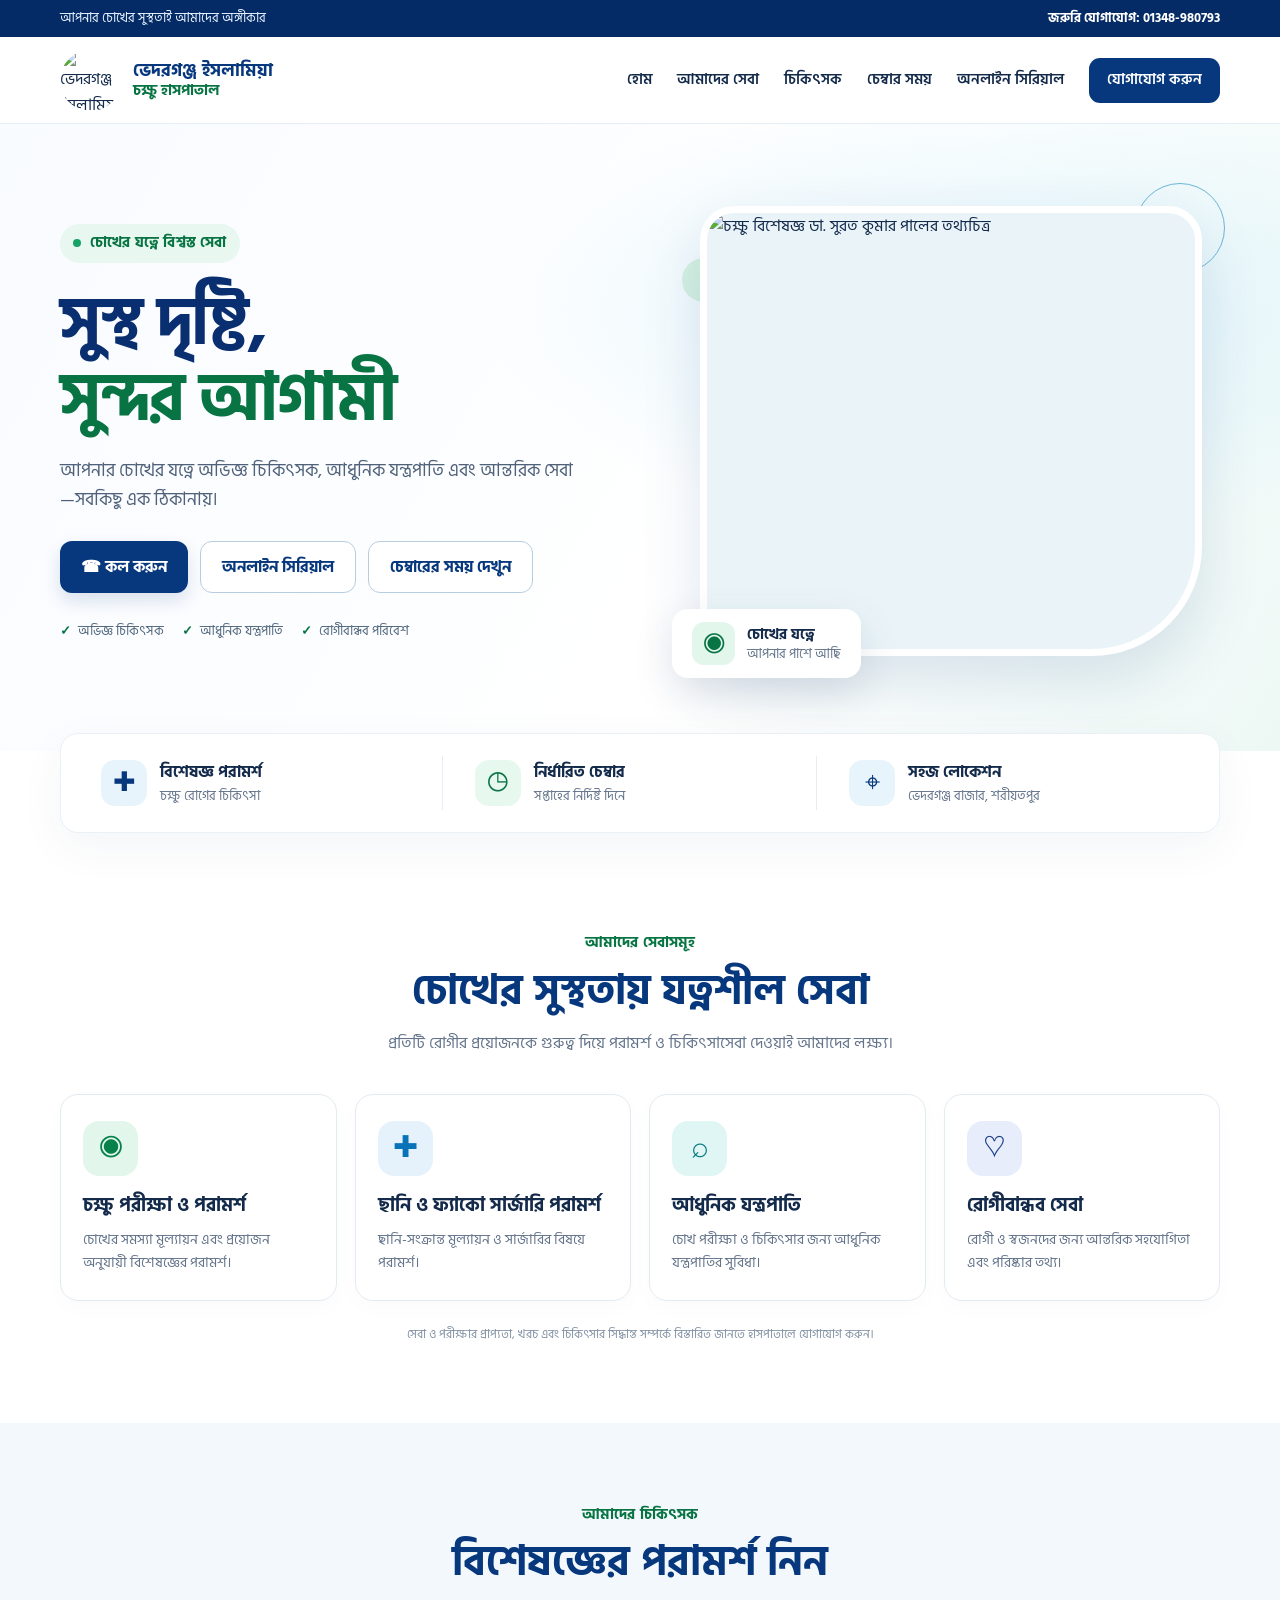
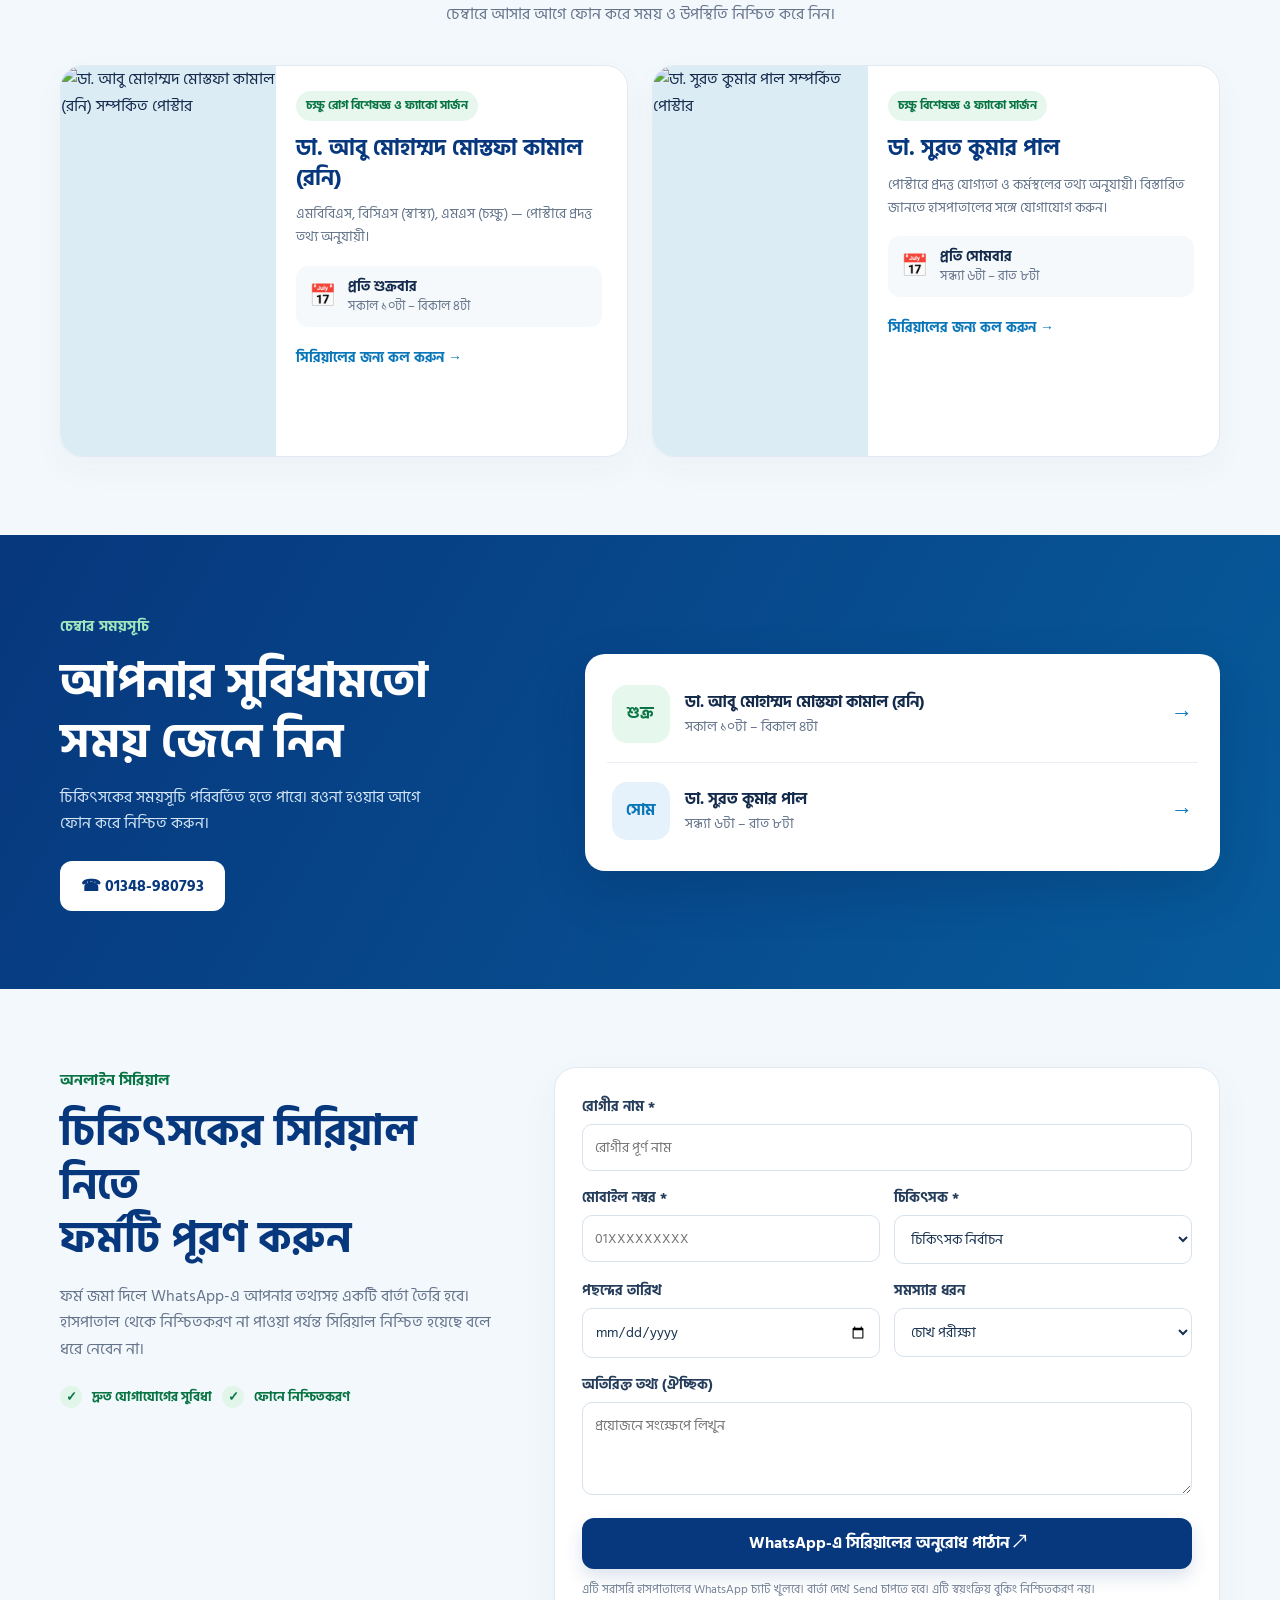
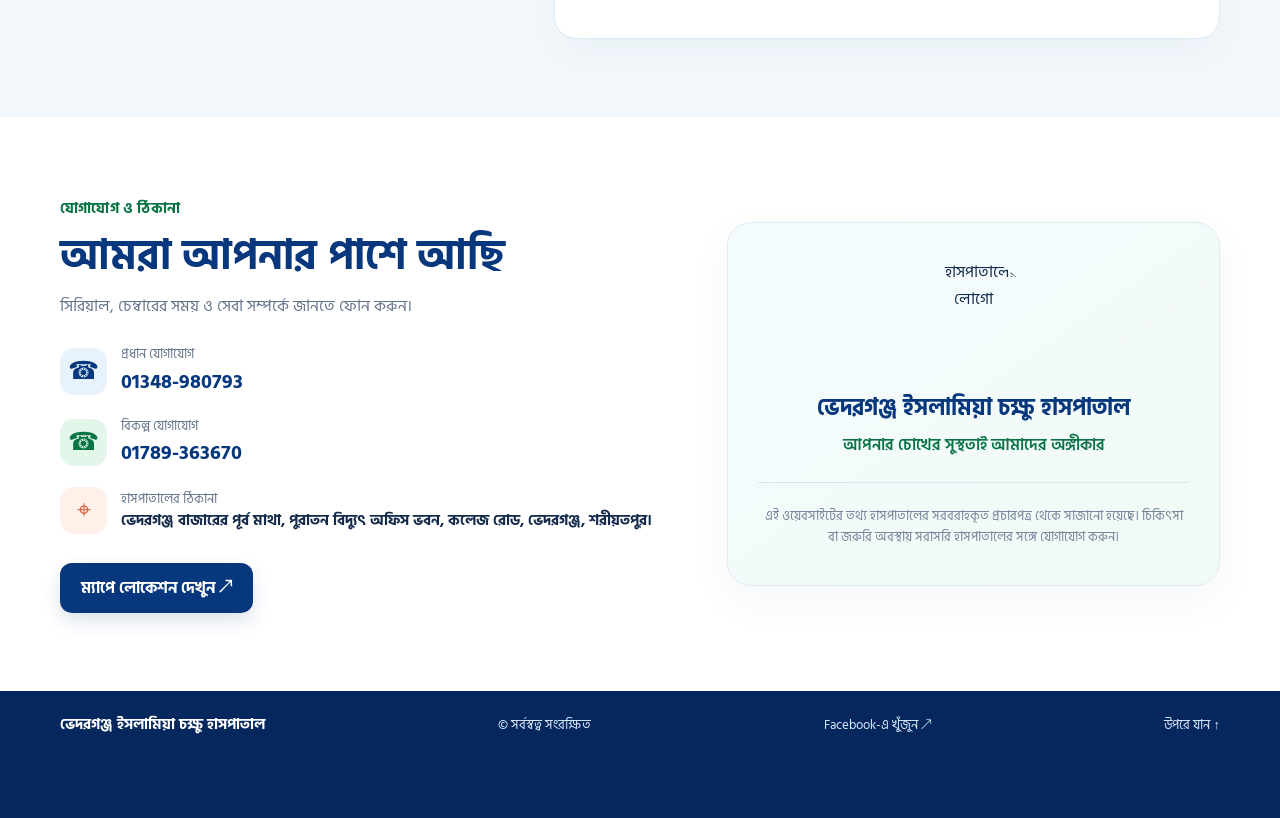
==== commit 23a0c4a6: "Add files via upload" ====
--- a/index.html
+++ b/index.html
@@ -3,142 +3,200 @@
 <head>
   <meta charset="utf-8">
   <meta name="viewport" content="width=device-width, initial-scale=1">
+  <meta name="theme-color" content="#063b83">
+  <meta name="description" content="ভেদরগঞ্জ ইসলামিয়া চক্ষু হাসপাতাল — চোখের যত্ন, বিশেষজ্ঞ চিকিৎসা ও ফ্যাকো সার্জারি পরামর্শ।">
   <title>ভেদরগঞ্জ ইসলামিয়া চক্ষু হাসপাতাল</title>
-  <meta name="description" content="ভেদরগঞ্জ ইসলামিয়া চক্ষু হাসপাতাল — আধুনিক যন্ত্রপাতি, অভিজ্ঞ চিকিৎসক ও সাশ্রয়ী সেবার মাধ্যমে চোখের চিকিৎসা ও পরামর্শ।">
-  <meta name="theme-color" content="#087f7a">
-  <link rel="stylesheet" href="styles.css">
+  <link rel="preconnect" href="https://fonts.googleapis.com">
+  <link rel="preconnect" href="https://fonts.gstatic.com" crossorigin>
+  <link href="https://fonts.googleapis.com/css2?family=Hind+Siliguri:wght@400;500;600;700&display=swap" rel="stylesheet">
+  <link rel="stylesheet" href="style.css">
 </head>
 <body>
-  <header class="topbar">
-    <div class="container nav">
-      <a class="brand" href="#home">
-        <span class="brand-eye" aria-hidden="true">◉</span>
-        <span>ভেদরগঞ্জ ইসলামিয়া<br><b>চক্ষু হাসপাতাল</b></span>
+  <div class="topbar">
+    <div class="container topbar-inner">
+      <span>আপনার চোখের সুস্থতাই আমাদের অঙ্গীকার</span>
+      <a href="tel:01348980793">জরুরি যোগাযোগ: 01348-980793</a>
+    </div>
+  </div>
+
+  <header class="site-header">
+    <div class="container nav-wrap">
+      <a class="brand" href="#home" aria-label="হোম">
+        <img src="assets/hospital-logo.png" alt="ভেদরগঞ্জ ইসলামিয়া চক্ষু হাসপাতালের লোগো">
+        <span><strong>ভেদরগঞ্জ ইসলামিয়া</strong><small>চক্ষু হাসপাতাল</small></span>
       </a>
-      <button class="menu-btn" aria-label="মেনু" aria-expanded="false">☰</button>
-      <nav id="mainNav">
+      <button class="menu-toggle" id="menuToggle" aria-label="মেনু খুলুন" aria-expanded="false">☰</button>
+      <nav id="mainNav" aria-label="প্রধান মেনু">
         <a href="#home">হোম</a>
-        <a href="#services">সেবাসমূহ</a>
+        <a href="#services">আমাদের সেবা</a>
         <a href="#doctors">চিকিৎসক</a>
-        <a href="#about">আমাদের সম্পর্কে</a>
-        <a href="#contact">যোগাযোগ</a>
+        <a href="#schedule">চেম্বার সময়</a>
+        <a href="#booking">অনলাইন সিরিয়াল</a>
+        <a href="#contact" class="nav-cta">যোগাযোগ করুন</a>
       </nav>
     </div>
   </header>
 
-  <main id="home">
-    <section class="hero">
+  <main>
+    <section class="hero" id="home">
       <div class="container hero-grid">
         <div class="hero-copy">
-          <span class="eyebrow">আপনার চোখের সুস্থতা আমাদের অঙ্গীকার</span>
-          <h1>ভেদরগঞ্জ ইসলামিয়া<br><span>চক্ষু হাসপাতাল</span></h1>
-          <p class="lead">আধুনিক যন্ত্রপাতি, অভিজ্ঞ চিকিৎসক ও আন্তরিক সেবার মাধ্যমে চোখের বিভিন্ন সমস্যার পরামর্শ ও চিকিৎসা।</p>
+          <span class="eyebrow"><span class="eyebrow-dot"></span> চোখের যত্নে বিশ্বস্ত সেবা</span>
+          <h1>সুস্থ দৃষ্টি,<br><span>সুন্দর আগামী</span></h1>
+          <p>আপনার চোখের যত্নে অভিজ্ঞ চিকিৎসক, আধুনিক যন্ত্রপাতি এবং আন্তরিক সেবা—সবকিছু এক ঠিকানায়।</p>
           <div class="hero-actions">
-            <a class="btn primary" href="tel:+8801348980793">📞 কল করুন</a>
-            <a class="btn whatsapp" href="https://wa.me/8801348980793" target="_blank" rel="noopener">💬 WhatsApp</a>
-          </div>
-          <div class="quick-info">
-            <div><b>📍 ঠিকানা</b><span>ভেদরগঞ্জ বাজার পূর্ব মাথা (পুরাতন বিদ্যুৎ অফিস ভবন), কলেজ রোড, ভেদরগঞ্জ, শরীয়তপুর।</span></div>
-            <div><b>☎ যোগাযোগ</b><span>01348-980793 · 01789-363670</span></div>
-          </div>
-        </div>
-        <div class="eye-card" aria-label="চোখের স্বাস্থ্য">
-          <div class="orb"></div>
-          <div class="eye-graphic">
-            <svg viewBox="0 0 600 330" role="img" aria-label="চোখের প্রতীক">
-              <path d="M45 165 Q300 25 555 165 Q300 305 45 165Z" fill="#fff" stroke="#087f7a" stroke-width="12"/>
-              <circle cx="300" cy="165" r="94" fill="#63c9c2" stroke="#075b67" stroke-width="12"/>
-              <circle cx="300" cy="165" r="52" fill="#102d3a"/>
-              <circle cx="325" cy="140" r="16" fill="#fff"/>
-            </svg>
-          </div>
-          <div class="eye-card-text">Clear Vision • Better Life</div>
-        </div>
-      </div>
-    </section>
-
-    <section class="trust">
+            <a class="btn btn-primary" href="tel:01348980793">☎ কল করুন</a>
+            <a class="btn btn-outline" href="#booking">অনলাইন সিরিয়াল</a>
+            <a class="btn btn-outline" href="#schedule">চেম্বারের সময় দেখুন</a>
+          </div>
+          <div class="hero-points">
+            <span><b>✓</b> অভিজ্ঞ চিকিৎসক</span>
+            <span><b>✓</b> আধুনিক যন্ত্রপাতি</span>
+            <span><b>✓</b> রোগীবান্ধব পরিবেশ</span>
+          </div>
+        </div>
+        <div class="hero-visual">
+          <div class="hero-image-frame">
+            <img src="assets/doctor-pal-poster.png" alt="চক্ষু বিশেষজ্ঞ ডা. সুরত কুমার পালের তথ্যচিত্র">
+          </div>
+          <div class="floating-card"><span class="float-icon">◉</span><span><strong>চোখের যত্নে</strong><small>আপনার পাশে আছি</small></span></div>
+          <div class="decor decor-one"></div><div class="decor decor-two"></div>
+        </div>
+      </div>
+    </section>
+
+    <section class="trust-strip">
       <div class="container trust-grid">
-        <div><strong>✓</strong><span>চোখ পরীক্ষা ও পরামর্শ</span></div>
-        <div><strong>✓</strong><span>আধুনিক যন্ত্রপাতি</span></div>
-        <div><strong>✓</strong><span>অভিজ্ঞ চিকিৎসক</span></div>
-        <div><strong>✓</strong><span>সাশ্রয়ী সেবা</span></div>
-      </div>
-    </section>
-
-    <section id="services" class="section">
+        <div><span class="trust-icon">✚</span><span><strong>বিশেষজ্ঞ পরামর্শ</strong><small>চক্ষু রোগের চিকিৎসা</small></span></div>
+        <div><span class="trust-icon">◷</span><span><strong>নির্ধারিত চেম্বার</strong><small>সপ্তাহের নির্দিষ্ট দিনে</small></span></div>
+        <div><span class="trust-icon">⌖</span><span><strong>সহজ লোকেশন</strong><small>ভেদরগঞ্জ বাজার, শরীয়তপুর</small></span></div>
+      </div>
+    </section>
+
+    <section class="section" id="services">
       <div class="container">
-        <div class="section-head">
-          <span>আমাদের সেবা</span>
-          <h2>চোখের বিভিন্ন সমস্যার সেবা</h2>
-          <p>আপনার প্রয়োজন অনুযায়ী পরীক্ষা, পরামর্শ ও চিকিৎসা সেবা।</p>
-        </div>
-        <div class="cards">
-          <article class="card"><div class="icon">👁️</div><h3>চোখ পরীক্ষা ও পরামর্শ</h3><p>চোখের সাধারণ সমস্যা ও দৃষ্টিশক্তি মূল্যায়নে পরামর্শ।</p></article>
-          <article class="card"><div class="icon">👓</div><h3>চশমার পাওয়ার নির্ণয়</h3><p>কম্পিউটারভিত্তিক চোখ পরীক্ষা ও চশমার পাওয়ার নির্ণয়।</p></article>
-          <article class="card"><div class="icon">💧</div><h3>চোখের বিভিন্ন রোগ</h3><p>চোখের বিভিন্ন রোগের প্রাথমিক মূল্যায়ন ও চিকিৎসা পরামর্শ।</p></article>
-          <article class="card"><div class="icon">🔬</div><h3>রেটিনার পরামর্শ</h3><p>ডায়াবেটিসসহ বিভিন্ন রেটিনা-সংক্রান্ত সমস্যার পরামর্শ।</p></article>
-          <article class="card"><div class="icon">✨</div><h3>ছানি সংক্রান্ত সেবা</h3><p>ছানি সম্পর্কে পরীক্ষা, পরামর্শ ও প্রয়োজনীয় চিকিৎসা নির্দেশনা।</p></article>
-          <article class="card"><div class="icon">🧒</div><h3>শিশুদের চোখের সমস্যা</h3><p>শিশুদের চোখের সমস্যা শনাক্তকরণ ও চিকিৎসা পরামর্শ।</p></article>
-        </div>
-      </div>
-    </section>
-
-    <section id="doctors" class="section soft">
-      <div class="container doctor-box">
-        <div class="doctor-avatar">DR</div>
-        <div>
-          <span class="section-kicker">চিকিৎসক</span>
-          <h2>ডাঃ আবু রায়হান আল-মুস্তফা</h2>
-          <p><b>DMF (Special Training in Ophthalmology)</b></p>
-          <p>চক্ষু রোগের পরামর্শ ও সেবায় নিয়োজিত।</p>
-        </div>
-      </div>
-    </section>
-
-    <section id="about" class="section">
-      <div class="container about-grid">
-        <div>
-          <span class="section-kicker">আমাদের সম্পর্কে</span>
-          <h2>মানসম্মত চোখের সেবা, মানুষের কাছাকাছি</h2>
-          <p>ভেদরগঞ্জ ইসলামিয়া চক্ষু হাসপাতাল রোগীদের চোখের সমস্যা সম্পর্কে সঠিক পরামর্শ ও প্রয়োজনীয় সেবা সহজভাবে পৌঁছে দেওয়ার লক্ষ্যে কাজ করে।</p>
-        </div>
-        <div class="notice">
-          <b>জরুরি যোগাযোগ</b>
-          <p>চোখে হঠাৎ আঘাত, তীব্র ব্যথা বা দৃষ্টিশক্তির আকস্মিক পরিবর্তন হলে দ্রুত চিকিৎসকের পরামর্শ নিন।</p>
-          <a class="btn primary small" href="tel:+8801348980793">এখনই কল করুন</a>
-        </div>
-      </div>
-    </section>
-
-    <section id="contact" class="contact">
+        <div class="section-heading">
+          <span class="section-kicker">আমাদের সেবাসমূহ</span>
+          <h2>চোখের সুস্থতায় যত্নশীল সেবা</h2>
+          <p>প্রতিটি রোগীর প্রয়োজনকে গুরুত্ব দিয়ে পরামর্শ ও চিকিৎসাসেবা দেওয়াই আমাদের লক্ষ্য।</p>
+        </div>
+        <div class="service-grid">
+          <article class="service-card"><span class="service-icon green">◉</span><h3>চক্ষু পরীক্ষা ও পরামর্শ</h3><p>চোখের সমস্যা মূল্যায়ন এবং প্রয়োজন অনুযায়ী বিশেষজ্ঞের পরামর্শ।</p></article>
+          <article class="service-card"><span class="service-icon blue">✚</span><h3>ছানি ও ফ্যাকো সার্জারি পরামর্শ</h3><p>ছানি-সংক্রান্ত মূল্যায়ন ও সার্জারির বিষয়ে পরামর্শ।</p></article>
+          <article class="service-card"><span class="service-icon teal">⌕</span><h3>আধুনিক যন্ত্রপাতি</h3><p>চোখ পরীক্ষা ও চিকিৎসার জন্য আধুনিক যন্ত্রপাতির সুবিধা।</p></article>
+          <article class="service-card"><span class="service-icon navy">♡</span><h3>রোগীবান্ধব সেবা</h3><p>রোগী ও স্বজনদের জন্য আন্তরিক সহযোগিতা এবং পরিষ্কার তথ্য।</p></article>
+        </div>
+        <p class="disclaimer">সেবা ও পরীক্ষার প্রাপ্যতা, খরচ এবং চিকিৎসার সিদ্ধান্ত সম্পর্কে বিস্তারিত জানতে হাসপাতালে যোগাযোগ করুন।</p>
+      </div>
+    </section>
+
+    <section class="doctors-section section" id="doctors">
+      <div class="container">
+        <div class="section-heading">
+          <span class="section-kicker">আমাদের চিকিৎসক</span>
+          <h2>বিশেষজ্ঞের পরামর্শ নিন</h2>
+          <p>চেম্বারে আসার আগে ফোন করে সময় ও উপস্থিতি নিশ্চিত করে নিন।</p>
+        </div>
+        <div class="doctor-grid">
+          <article class="doctor-card">
+            <div class="doctor-photo"><img src="assets/doctor-kamal-poster.png" alt="ডা. আবু মোহাম্মদ মোস্তফা কামাল (রনি) সম্পর্কিত পোস্টার"></div>
+            <div class="doctor-info">
+              <span class="doctor-label">চক্ষু রোগ বিশেষজ্ঞ ও ফ্যাকো সার্জন</span>
+              <h3>ডা. আবু মোহাম্মদ মোস্তফা কামাল (রনি)</h3>
+              <p>এমবিবিএস, বিসিএস (স্বাস্থ্য), এমএস (চক্ষু) — পোস্টারে প্রদত্ত তথ্য অনুযায়ী।</p>
+              <div class="schedule-line"><span>📅</span><span><strong>প্রতি শুক্রবার</strong><small>সকাল ১০টা – বিকাল ৪টা</small></span></div>
+              <a class="text-link" href="tel:01348980793">সিরিয়ালের জন্য কল করুন →</a>
+            </div>
+          </article>
+          <article class="doctor-card">
+            <div class="doctor-photo"><img src="assets/doctor-pal-poster.png" alt="ডা. সুরত কুমার পাল সম্পর্কিত পোস্টার"></div>
+            <div class="doctor-info">
+              <span class="doctor-label">চক্ষু বিশেষজ্ঞ ও ফ্যাকো সার্জন</span>
+              <h3>ডা. সুরত কুমার পাল</h3>
+              <p>পোস্টারে প্রদত্ত যোগ্যতা ও কর্মস্থলের তথ্য অনুযায়ী। বিস্তারিত জানতে হাসপাতালের সঙ্গে যোগাযোগ করুন।</p>
+              <div class="schedule-line"><span>📅</span><span><strong>প্রতি সোমবার</strong><small>সন্ধ্যা ৬টা – রাত ৮টা</small></span></div>
+              <a class="text-link" href="tel:01348980793">সিরিয়ালের জন্য কল করুন →</a>
+            </div>
+          </article>
+        </div>
+      </div>
+    </section>
+
+    <section class="section schedule-section" id="schedule">
+      <div class="container schedule-wrap">
+        <div class="schedule-copy">
+          <span class="section-kicker">চেম্বার সময়সূচি</span>
+          <h2>আপনার সুবিধামতো<br>সময় জেনে নিন</h2>
+          <p>চিকিৎসকের সময়সূচি পরিবর্তিত হতে পারে। রওনা হওয়ার আগে ফোন করে নিশ্চিত করুন।</p>
+          <a class="btn btn-light" href="tel:01348980793">☎ 01348-980793</a>
+        </div>
+        <div class="schedule-list">
+          <div class="schedule-item"><span class="day-icon">শুক্র</span><div><strong>ডা. আবু মোহাম্মদ মোস্তফা কামাল (রনি)</strong><small>সকাল ১০টা – বিকাল ৪টা</small></div><span class="schedule-arrow">→</span></div>
+          <div class="schedule-item"><span class="day-icon monday">সোম</span><div><strong>ডা. সুরত কুমার পাল</strong><small>সন্ধ্যা ৬টা – রাত ৮টা</small></div><span class="schedule-arrow">→</span></div>
+        </div>
+      </div>
+    </section>
+
+
+    <section class="section booking-section" id="booking">
+      <div class="container booking-grid">
+        <div class="booking-copy">
+          <span class="section-kicker">অনলাইন সিরিয়াল</span>
+          <h2>চিকিৎসকের সিরিয়াল নিতে<br>ফর্মটি পূরণ করুন</h2>
+          <p>ফর্ম জমা দিলে WhatsApp-এ আপনার তথ্যসহ একটি বার্তা তৈরি হবে। হাসপাতাল থেকে নিশ্চিতকরণ না পাওয়া পর্যন্ত সিরিয়াল নিশ্চিত হয়েছে বলে ধরে নেবেন না।</p>
+          <div class="booking-note"><span>✓</span> দ্রুত যোগাযোগের সুবিধা <span>✓</span> ফোনে নিশ্চিতকরণ</div>
+        </div>
+        <form class="booking-form" id="bookingForm">
+          <label for="patientName">রোগীর নাম *</label>
+          <input id="patientName" name="patientName" autocomplete="name" required placeholder="রোগীর পূর্ণ নাম">
+          <div class="form-row">
+            <div><label for="patientPhone">মোবাইল নম্বর *</label><input id="patientPhone" name="patientPhone" inputmode="tel" autocomplete="tel" required pattern="[0-9+() -]{8,18}" placeholder="01XXXXXXXXX"></div>
+            <div><label for="doctorChoice">চিকিৎসক *</label><select id="doctorChoice" name="doctorChoice" required><option value="">চিকিৎসক নির্বাচন</option><option>ডা. আবু মোহাম্মদ মোস্তফা কামাল (রনি)</option><option>ডা. সুরত কুমার পাল</option><option>যে চিকিৎসক আগে পাওয়া যায়</option></select></div>
+          </div>
+          <div class="form-row">
+            <div><label for="visitDate">পছন্দের তারিখ</label><input id="visitDate" name="visitDate" type="date"></div>
+            <div><label for="patientReason">সমস্যার ধরন</label><select id="patientReason" name="patientReason"><option>চোখ পরীক্ষা</option><option>ছানি সংক্রান্ত পরামর্শ</option><option>চোখে ব্যথা / লাল হওয়া</option><option>চশমার পাওয়ার</option><option>অন্যান্য</option></select></div>
+          </div>
+          <label for="patientMessage">অতিরিক্ত তথ্য (ঐচ্ছিক)</label>
+          <textarea id="patientMessage" name="patientMessage" rows="3" placeholder="প্রয়োজনে সংক্ষেপে লিখুন"></textarea>
+          <button class="btn btn-primary booking-submit" type="submit">WhatsApp-এ সিরিয়ালের অনুরোধ পাঠান ↗</button>
+          <p class="form-small">এটি সরাসরি হাসপাতালের WhatsApp চ্যাট খুলবে। বার্তা দেখে Send চাপতে হবে। এটি স্বয়ংক্রিয় বুকিং নিশ্চিতকরণ নয়।</p>
+          <p class="form-status" id="bookingStatus" role="status" aria-live="polite"></p>
+        </form>
+      </div>
+    </section>
+
+    <section class="section contact-section" id="contact">
       <div class="container contact-grid">
         <div>
-          <span class="section-kicker">যোগাযোগ</span>
-          <h2>ভেদরগঞ্জ ইসলামিয়া চক্ষু হাসপাতাল</h2>
-          <p>📍 ভেদরগঞ্জ বাজার পূর্ব মাথা (পুরাতন বিদ্যুৎ অফিস ভবন), কলেজ রোড, ভেদরগঞ্জ, শরীয়তপুর।</p>
-          <p>☎ <a href="tel:+8801348980793">01348-980793</a> · <a href="tel:+8801789363670">01789-363670</a></p>
-          <div class="hero-actions">
-            <a class="btn light" href="tel:+8801348980793">কল করুন</a>
-            <a class="btn outline" href="https://wa.me/8801348980793" target="_blank" rel="noopener">WhatsApp</a>
-          </div>
-        </div>
-        <div class="map-placeholder">
-          <div>📍</div>
-          <b>ভেদরগঞ্জ বাজার</b>
-          <span>কলেজ রোড, শরীয়তপুর</span>
+          <span class="section-kicker">যোগাযোগ ও ঠিকানা</span>
+          <h2>আমরা আপনার পাশে আছি</h2>
+          <p class="contact-intro">সিরিয়াল, চেম্বারের সময় ও সেবা সম্পর্কে জানতে ফোন করুন।</p>
+          <div class="contact-detail"><span class="contact-icon">☎</span><div><small>প্রধান যোগাযোগ</small><a href="tel:01348980793">01348-980793</a></div></div>
+          <div class="contact-detail"><span class="contact-icon green-bg">☎</span><div><small>বিকল্প যোগাযোগ</small><a href="tel:01789363670">01789-363670</a></div></div>
+          <div class="contact-detail"><span class="contact-icon pin">⌖</span><div><small>হাসপাতালের ঠিকানা</small><strong>ভেদরগঞ্জ বাজারের পূর্ব মাথা, পুরাতন বিদ্যুৎ অফিস ভবন, কলেজ রোড, ভেদরগঞ্জ, শরীয়তপুর।</strong></div></div>
+          <a class="btn btn-primary" href="https://www.google.com/maps/search/?api=1&query=Bhedarganj+Islamia+Eye+Hospital+Shariatpur" target="_blank" rel="noopener">ম্যাপে লোকেশন দেখুন ↗</a>
+        </div>
+        <div class="contact-card">
+          <img src="assets/hospital-logo.png" alt="হাসপাতালের লোগো">
+          <h3>ভেদরগঞ্জ ইসলামিয়া চক্ষু হাসপাতাল</h3>
+          <p>আপনার চোখের সুস্থতাই আমাদের অঙ্গীকার</p>
+          <div class="contact-card-divider"></div>
+          <p class="small-note">এই ওয়েবসাইটের তথ্য হাসপাতালের সরবরাহকৃত প্রচারপত্র থেকে সাজানো হয়েছে। চিকিৎসা বা জরুরি অবস্থায় সরাসরি হাসপাতালের সঙ্গে যোগাযোগ করুন।</p>
         </div>
       </div>
     </section>
   </main>
 
-  <footer>
-    <div class="container footer-row">
-      <span>© 2026 ভেদরগঞ্জ ইসলামিয়া চক্ষু হাসপাতাল</span>
-      <span>চোখ আপনার অমূল্য সম্পদ — যত্ন নিন, সুস্থ থাকুন।</span>
+  <footer class="footer">
+    <div class="container footer-inner">
+      <a class="footer-brand" href="#home">ভেদরগঞ্জ ইসলামিয়া চক্ষু হাসপাতাল</a>
+      <span>© <span id="year"></span> সর্বস্বত্ব সংরক্ষিত</span>
+      <a href="https://www.facebook.com/search/top?q=Bhedarganj%20Islamia%20Eye%20Hospital" target="_blank" rel="noopener">Facebook-এ খুঁজুন ↗</a>
+      <a href="#home">উপরে যান ↑</a>
     </div>
   </footer>
-
+  <div class="mobile-call-bar"><a href="tel:01348980793">☎ কল করুন</a><a href="#booking">＋ সিরিয়াল</a><a href="https://wa.me/8801348980793" target="_blank" rel="noopener">WhatsApp</a></div>
   <script src="script.js"></script>
 </body>
 </html>
--- a/style.css
+++ b/style.css
@@ -0,0 +1,8 @@
+*{box-sizing:border-box} :root{--navy:#07377d;--blue:#0876b9;--green:#087443;--ink:#132a4b;--muted:#64748b;--pale:#f3f8fc;--line:#dce7f1} html{scroll-behavior:smooth;scroll-padding-top:90px} body{margin:0;font-family:'Hind Siliguri',sans-serif;color:var(--ink);line-height:1.65;background:#fff} a{color:inherit;text-decoration:none} img{max-width:100%;display:block}.container{width:min(1160px,calc(100% - 40px));margin:auto}.topbar{background:#052b66;color:#e9f4ff;font-size:13px}.topbar-inner{display:flex;justify-content:space-between;gap:20px;padding:8px 0}.topbar a{font-weight:700;color:#fff}.site-header{background:rgba(255,255,255,.96);position:sticky;top:0;z-index:20;border-bottom:1px solid #e8eef5;backdrop-filter:blur(12px)}.nav-wrap{display:flex;align-items:center;justify-content:space-between;min-height:86px;gap:24px}.brand{display:flex;align-items:center;gap:12px;min-width:245px}.brand img{width:61px;height:61px;object-fit:contain;border-radius:50%}.brand span{display:flex;flex-direction:column;line-height:1.25}.brand strong{font-size:18px;color:var(--navy)}.brand small{font-size:15px;color:var(--green);font-weight:700}nav{display:flex;align-items:center;gap:25px;font-weight:600;font-size:15px}nav a:not(.nav-cta):hover{color:var(--blue)}.nav-cta{background:var(--navy);color:white;padding:10px 18px;border-radius:11px}.menu-toggle{display:none;border:0;background:var(--pale);font-size:25px;border-radius:10px;padding:5px 12px;color:var(--navy)}.hero{overflow:hidden;background:radial-gradient(ellipse at 80% 30%,#dff4fb 0,transparent 37%),linear-gradient(120deg,#f8fbff,#fff 60%,#edf8f5);padding:64px 0 74px}.hero-grid{display:grid;grid-template-columns:1.02fr .98fr;align-items:center;gap:45px}.eyebrow,.section-kicker{display:inline-flex;align-items:center;gap:9px;color:var(--green);font-weight:700;font-size:15px;letter-spacing:.2px}.eyebrow{background:#e8f7ef;padding:7px 13px;border-radius:30px}.eyebrow-dot{width:8px;height:8px;border-radius:50%;background:#16a365}.hero h1{font-size:clamp(42px,5.4vw,67px);line-height:1.14;letter-spacing:-1.4px;margin:23px 0 17px;color:#092f70;font-weight:700}.hero h1 span{color:var(--green)}.hero-copy>p{font-size:18px;color:#50627a;max-width:520px;margin:0 0 26px}.hero-actions{display:flex;flex-wrap:wrap;gap:12px}.btn{display:inline-flex;justify-content:center;align-items:center;gap:8px;padding:12px 21px;border-radius:12px;font-weight:700;transition:transform .2s,box-shadow .2s}.btn:hover{transform:translateY(-2px);box-shadow:0 9px 20px #082d6b20}.btn-primary{background:var(--navy);color:white;box-shadow:0 8px 18px #07377d24}.btn-outline{border:1px solid #b8cde0;color:var(--navy);background:white}.hero-points{display:flex;gap:18px;flex-wrap:wrap;margin-top:28px;font-size:13px;color:#51677d}.hero-points b{color:var(--green);margin-right:4px}.hero-visual{position:relative;max-width:520px;margin-left:auto;width:100%;padding:18px 18px 22px 0}.hero-image-frame{height:450px;border-radius:34px 34px 110px 34px;overflow:hidden;box-shadow:0 25px 60px #063b8322;border:7px solid #fff;position:relative;z-index:1;background:#eaf4f8}.hero-image-frame img{width:100%;height:100%;object-fit:cover;object-position:center 23%}.floating-card{position:absolute;z-index:2;bottom:0;left:-28px;background:white;border-radius:16px;padding:13px 20px;display:flex;gap:12px;align-items:center;box-shadow:0 15px 40px #17365d20}.float-icon{width:43px;height:43px;border-radius:12px;display:grid;place-items:center;background:#e3f6ec;color:var(--green);font-size:28px}.floating-card span:last-child{display:flex;flex-direction:column;line-height:1.4}.floating-card strong{font-size:15px}.floating-card small{color:var(--muted)}.decor{position:absolute;border-radius:50%;border:1px solid #6cb7d6;z-index:0}.decor-one{width:90px;height:90px;right:-5px;top:-5px}.decor-two{width:44px;height:44px;left:-18px;top:70px;background:#d5f1e2;border:0}.trust-strip{background:#fff;position:relative;margin-top:-1px}.trust-grid{display:grid;grid-template-columns:repeat(3,1fr);padding:22px 28px;box-shadow:0 14px 45px #17365d0d;border:1px solid #e9f0f6;border-radius:18px;transform:translateY(-18px);background:#fff;gap:20px}.trust-grid>div{display:flex;align-items:center;gap:13px;padding:3px 12px;border-right:1px solid #e6edf4}.trust-grid>div:last-child{border:0}.trust-icon{width:46px;height:46px;display:grid;place-items:center;border-radius:14px;background:#e7f4fb;color:var(--navy);font-size:27px}.trust-grid>div:nth-child(2) .trust-icon{background:#e7f8ef;color:var(--green)}.trust-grid>div span:last-child{display:flex;flex-direction:column}.trust-grid strong{font-size:16px}.trust-grid small{font-size:13px;color:var(--muted)}.section{padding:78px 0}.section-heading{text-align:center;max-width:680px;margin:0 auto 38px}.section-kicker{justify-content:center}.section-heading h2,.contact-grid h2{font-size:clamp(29px,3.5vw,42px);line-height:1.25;color:var(--navy);margin:9px 0 12px}.section-heading p,.contact-intro{margin:0;color:var(--muted);font-size:16px}.service-grid{display:grid;grid-template-columns:repeat(4,1fr);gap:18px}.service-card{border:1px solid #e2ebf2;border-radius:18px;padding:26px 22px;background:#fff;box-shadow:0 7px 25px #1b3c5b05;transition:transform .2s,border-color .2s}.service-card:hover{transform:translateY(-5px);border-color:#9ccbe0}.service-icon{width:55px;height:55px;display:grid;place-items:center;border-radius:16px;font-size:30px;margin-bottom:17px}.green{background:#e3f6eb;color:#07814c}.blue{background:#e6f2fb;color:#0873b8}.teal{background:#dff6f4;color:#087c83}.navy{background:#e8edfb;color:#153c8a}.service-card h3{font-size:19px;line-height:1.35;margin:0 0 9px}.service-card p{font-size:14px;color:var(--muted);margin:0}.disclaimer{text-align:center;color:#8190a3;font-size:12px;margin:24px 0 0}.doctors-section{background:var(--pale)}.doctor-grid{display:grid;grid-template-columns:repeat(2,1fr);gap:24px}.doctor-card{display:grid;grid-template-columns:38% 62%;background:white;border:1px solid #e1eaf1;border-radius:22px;overflow:hidden;box-shadow:0 12px 35px #12385b09}.doctor-photo{background:#dcecf5;min-height:100%;overflow:hidden}.doctor-photo img{width:100%;height:100%;object-fit:cover;object-position:center;min-height:390px}.doctor-info{padding:25px 25px 26px 20px}.doctor-label{display:inline-block;font-size:12px;font-weight:700;color:var(--green);background:#e8f7ee;border-radius:20px;padding:5px 10px}.doctor-info h3{font-size:22px;line-height:1.35;color:var(--navy);margin:13px 0 9px}.doctor-info p{font-size:14px;color:var(--muted);margin:0 0 17px}.schedule-line{display:flex;gap:12px;align-items:center;background:#f5f9fc;border-radius:12px;padding:11px 13px;margin-bottom:17px}.schedule-line>span:first-child{font-size:22px}.schedule-line span:last-child{display:flex;flex-direction:column;line-height:1.45}.schedule-line strong{font-size:14px}.schedule-line small{font-size:13px;color:var(--muted)}.text-link{color:var(--blue);font-weight:700;font-size:14px}.schedule-section{background:linear-gradient(120deg,#07377d,#075b9a);color:#fff}.schedule-wrap{display:grid;grid-template-columns:.85fr 1.15fr;align-items:center;gap:55px}.schedule-copy .section-kicker{color:#9fe6bf}.schedule-copy h2{font-size:clamp(34px,4vw,48px);line-height:1.25;margin:12px 0}.schedule-copy p{color:#d3e6f7;font-size:16px;max-width:390px;margin:0 0 24px}.btn-light{background:white;color:var(--navy)}.schedule-list{background:white;color:var(--ink);border-radius:20px;padding:12px 22px;box-shadow:0 20px 50px #001d4d30}.schedule-item{display:flex;align-items:center;gap:15px;padding:19px 5px;border-bottom:1px solid #e8eef4}.schedule-item:last-child{border:0}.day-icon{display:grid;place-items:center;flex:0 0 58px;height:58px;border-radius:15px;background:#e6f7ed;color:var(--green);font-weight:700}.day-icon.monday{background:#e6f2fb;color:var(--blue)}.schedule-item div{display:flex;flex-direction:column;flex:1}.schedule-item strong{font-size:16px}.schedule-item small{font-size:14px;color:var(--muted)}.schedule-arrow{font-size:22px;color:var(--blue)}.contact-grid{display:grid;grid-template-columns:1.1fr .9fr;gap:65px;align-items:center}.contact-grid h2{margin-bottom:10px}.contact-grid .section-kicker{justify-content:flex-start}.contact-intro{margin-bottom:25px}.contact-detail{display:flex;align-items:center;gap:14px;margin:17px 0}.contact-icon{width:47px;height:47px;flex:0 0 47px;border-radius:14px;display:grid;place-items:center;background:#e7f2fc;color:var(--navy);font-size:25px}.green-bg{background:#e2f6e9;color:var(--green)}.pin{background:#fff0e9;color:#d35b38}.contact-detail>div{display:flex;flex-direction:column;min-width:0}.contact-detail small{font-size:13px;color:var(--muted)}.contact-detail a{font-size:20px;font-weight:700;color:var(--navy)}.contact-detail strong{font-size:15px;line-height:1.5}.contact-grid .btn{margin-top:12px}.contact-card{border:1px solid #dfeaf2;border-radius:24px;text-align:center;padding:36px 30px;background:linear-gradient(145deg,#f4fbff,#f2faf5);box-shadow:0 15px 45px #12385b0b}.contact-card img{width:116px;height:116px;object-fit:contain;border-radius:50%;margin:0 auto 18px}.contact-card h3{font-size:23px;line-height:1.35;color:var(--navy);margin:0 0 8px}.contact-card>p{color:var(--green);font-weight:600;margin:0}.contact-card-divider{height:1px;background:#d8e6ed;margin:23px 0}.contact-card .small-note{font-size:13px;color:#738398;font-weight:400}.footer{background:#04275d;color:#dceaff;padding:22px 0 80px}.footer-inner{display:flex;align-items:center;justify-content:space-between;gap:20px;font-size:13px}.footer-brand{font-weight:700;color:white;font-size:15px}.mobile-call-bar{display:none}
+@media(max-width:980px){nav{gap:15px;font-size:14px}.brand{min-width:210px}.brand strong{font-size:16px}.hero-grid{gap:25px}.hero-image-frame{height:390px}.service-grid{grid-template-columns:repeat(2,1fr)}.doctor-card{grid-template-columns:1fr}.doctor-photo{height:230px}.doctor-photo img{min-height:0;object-position:center 25%}.doctor-info{padding:22px}.contact-grid{gap:35px}}
+@media(max-width:700px){.container{width:min(100% - 30px,560px)}.topbar-inner{justify-content:center;text-align:center;font-size:12px}.topbar-inner a{display:none}.nav-wrap{min-height:72px}.brand{min-width:0;gap:8px}.brand img{width:49px;height:49px}.brand strong{font-size:15px}.brand small{font-size:13px}.menu-toggle{display:block}nav{display:none;position:absolute;top:72px;left:0;right:0;background:#fff;padding:14px 20px 20px;box-shadow:0 18px 25px #0a2e5418;flex-direction:column;align-items:stretch;gap:0;border-top:1px solid #edf2f7}nav.open{display:flex}nav a{padding:12px 10px;border-bottom:1px solid #f0f4f8}.nav-cta{text-align:center;margin-top:8px;border:0}.hero{padding:39px 0 45px}.hero-grid{grid-template-columns:1fr;gap:35px}.hero h1{font-size:47px;margin-top:18px}.hero-copy>p{font-size:16px}.hero-points{gap:10px 14px;font-size:12px}.hero-visual{max-width:460px;margin:0 auto;padding:8px 8px 20px 0}.hero-image-frame{height:360px;border-radius:25px 25px 80px 25px}.floating-card{left:-3px;bottom:0;padding:10px 14px}.decor-one{right:0}.trust-grid{grid-template-columns:1fr;padding:14px 18px;gap:8px;transform:translateY(-12px)}.trust-grid>div{border-right:0;border-bottom:1px solid #e6edf4;padding:10px 0}.trust-grid>div:last-child{border:0}.section{padding:55px 0}.section-heading{margin-bottom:28px}.section-heading h2,.contact-grid h2{font-size:32px}.service-grid{grid-template-columns:1fr 1fr;gap:12px}.service-card{padding:18px 15px;border-radius:15px}.service-card h3{font-size:16px}.service-card p{font-size:13px;line-height:1.55}.service-icon{width:46px;height:46px;font-size:25px;margin-bottom:12px}.doctor-grid{grid-template-columns:1fr;gap:18px}.doctor-card{grid-template-columns:36% 64%;border-radius:17px}.doctor-photo{height:auto;min-height:100%}.doctor-photo img{height:100%;min-height:300px;object-position:center;object-fit:cover}.doctor-info{padding:16px 14px}.doctor-info h3{font-size:18px}.doctor-info p{font-size:12px}.doctor-label{font-size:10px;padding:4px 7px}.schedule-line{padding:8px;gap:7px}.schedule-line strong{font-size:12px}.schedule-line small{font-size:11px}.text-link{font-size:12px}.schedule-wrap{grid-template-columns:1fr;gap:28px}.schedule-copy h2{font-size:36px}.schedule-list{padding:7px 14px}.schedule-item{gap:10px;padding:14px 2px}.day-icon{flex-basis:48px;height:48px;border-radius:12px;font-size:13px}.schedule-item strong{font-size:13px}.schedule-item small{font-size:12px}.contact-grid{grid-template-columns:1fr;gap:32px}.contact-card{padding:28px 20px}.footer-inner{flex-direction:column;text-align:center;gap:8px}.footer{padding-bottom:90px}.mobile-call-bar{display:flex;position:fixed;z-index:30;bottom:0;left:0;right:0;background:#fff;padding:9px 12px calc(9px + env(safe-area-inset-bottom));box-shadow:0 -5px 25px #0b2e5018;gap:9px}.mobile-call-bar a{flex:1;text-align:center;padding:10px 8px;border-radius:10px;background:var(--navy);color:#fff;font-weight:700;font-size:13px}.mobile-call-bar a+ a{background:#e8f6ed;color:var(--green)}}
+@media(max-width:390px){.hero h1{font-size:40px}.service-grid{grid-template-columns:1fr}.doctor-card{grid-template-columns:1fr}.doctor-photo{height:230px}.doctor-photo img{min-height:0;object-position:center 20%}.doctor-info h3{font-size:20px}.doctor-info p{font-size:14px}.schedule-line strong{font-size:14px}.schedule-line small{font-size:13px}}
+
+/* Online booking form */
+.booking-section{background:#f3f8fc}.booking-grid{display:grid;grid-template-columns:.8fr 1.2fr;gap:50px;align-items:start}.booking-copy h2{font-size:clamp(30px,3.6vw,43px);line-height:1.25;color:var(--navy);margin:12px 0}.booking-copy p{color:var(--muted);font-size:16px}.booking-note{display:flex;gap:10px;align-items:center;flex-wrap:wrap;color:var(--green);font-size:13px;font-weight:700;margin-top:24px}.booking-note span{background:#e1f5e9;border-radius:50%;width:22px;height:22px;display:grid;place-items:center}.booking-form{background:#fff;border:1px solid #dfe9f1;border-radius:22px;padding:27px;box-shadow:0 15px 40px #153b5c0b}.booking-form label{display:block;font-size:14px;font-weight:700;color:#253d5b;margin:0 0 6px}.booking-form input,.booking-form select,.booking-form textarea{font:inherit;font-size:14px;width:100%;border:1px solid #d6e2ec;border-radius:10px;padding:11px 12px;background:#fff;color:#18324f;outline:none;margin-bottom:15px}.booking-form input:focus,.booking-form select:focus,.booking-form textarea:focus{border-color:#1680bd;box-shadow:0 0 0 3px #1680bd17}.form-row{display:grid;grid-template-columns:1fr 1fr;gap:14px}.booking-submit{width:100%;border:0;cursor:pointer;font:inherit;font-weight:700}.form-small,.form-status{font-size:12px;color:#718197;margin:11px 0 0}.form-status{color:var(--green);font-weight:700}.contact-grid .btn-light{margin-left:8px}
+@media(max-width:700px){.booking-grid{grid-template-columns:1fr;gap:22px}.booking-form{padding:20px 16px}.form-row{grid-template-columns:1fr;gap:0}.booking-copy h2{font-size:32px}.contact-grid .btn-light{margin-left:0;margin-top:10px}.mobile-call-bar a{font-size:12px;padding:10px 5px}}
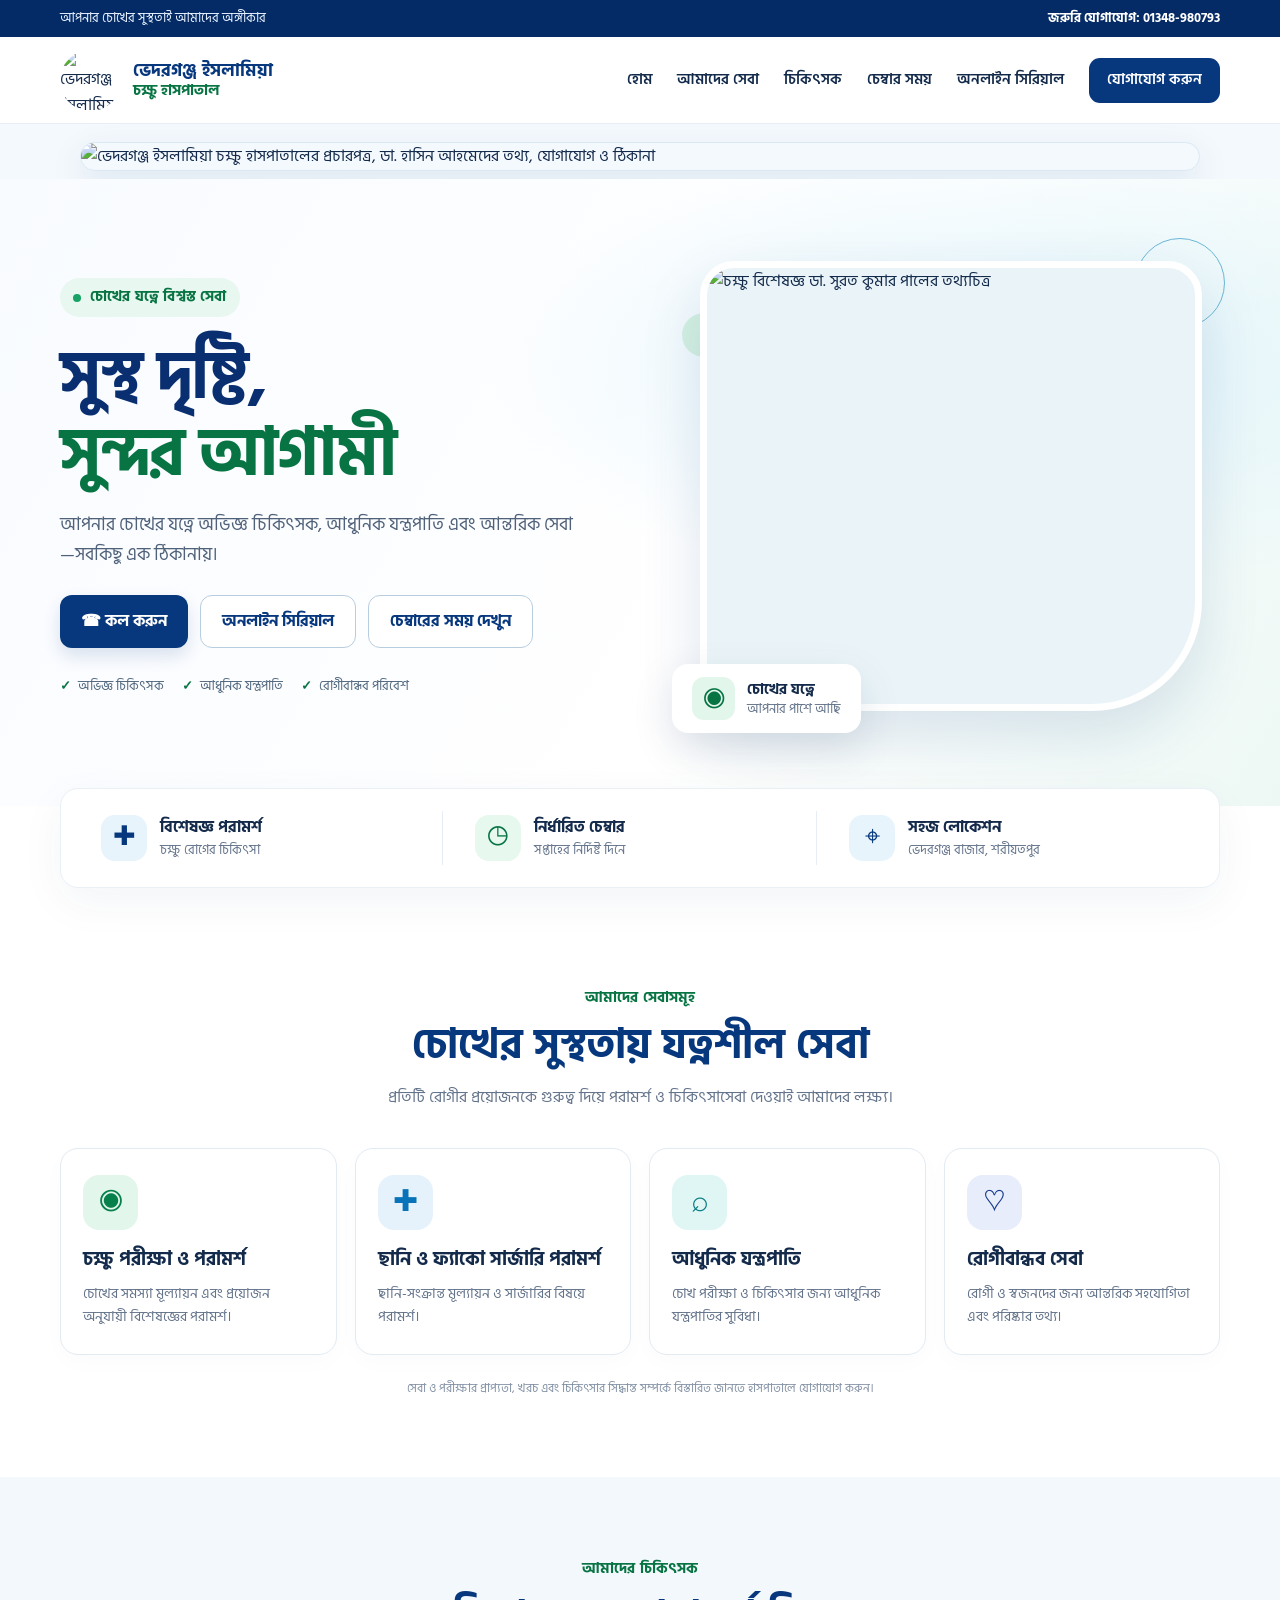
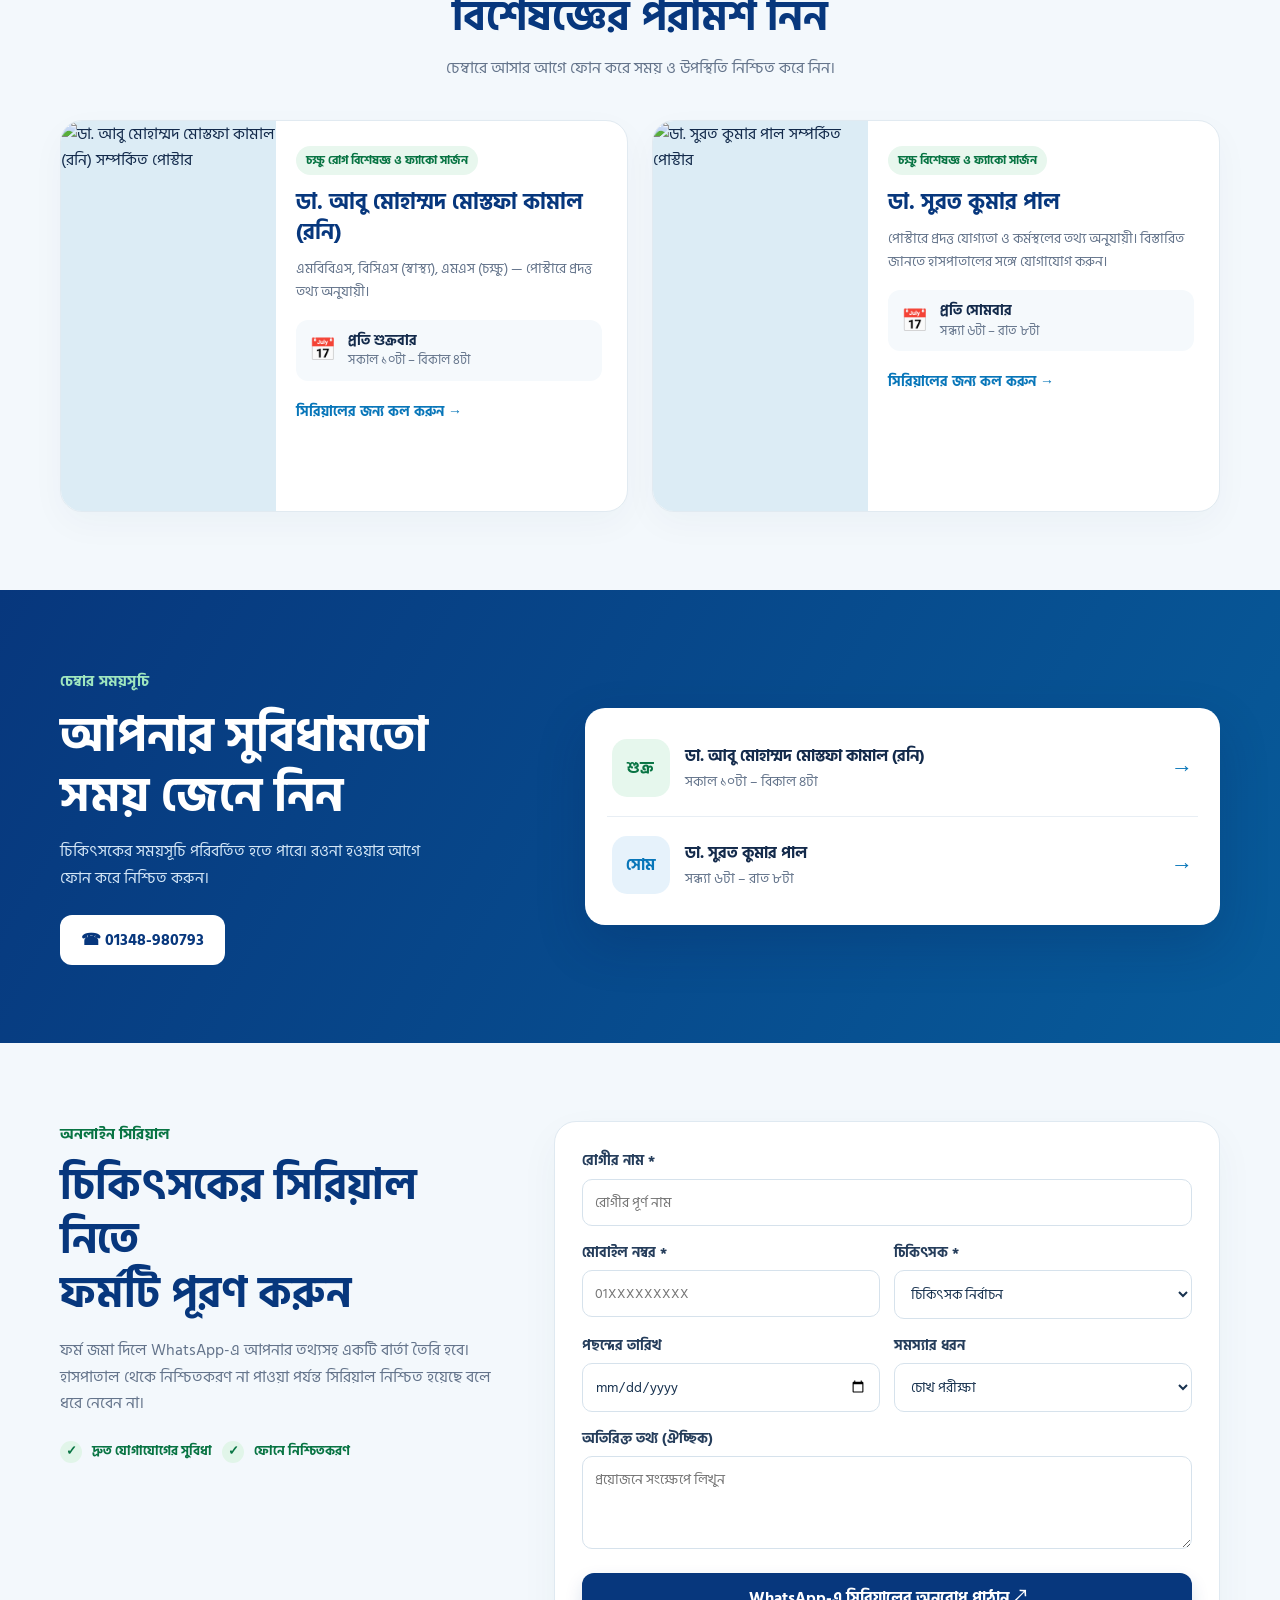
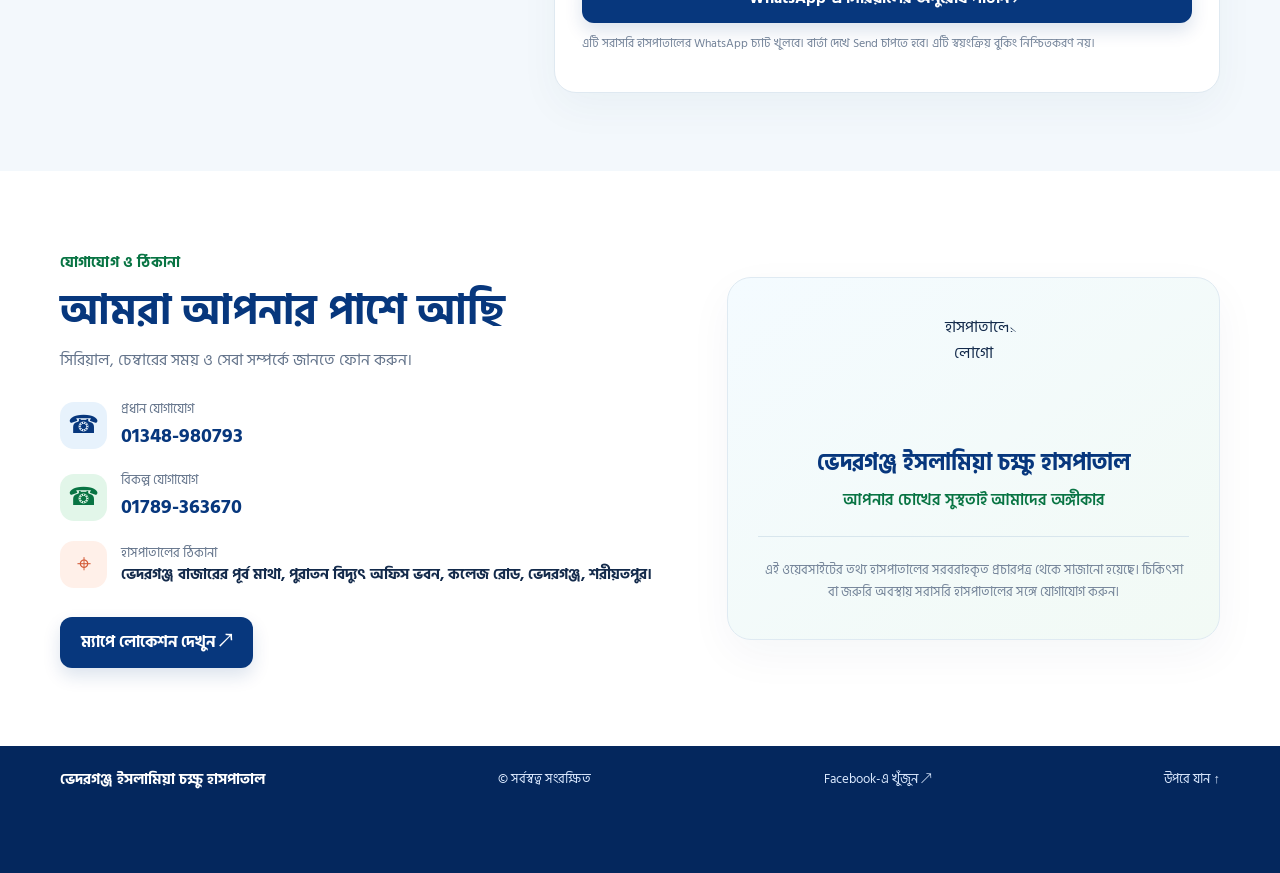
==== commit 6f11fb64: "Add files via upload" ====
--- a/index.html
+++ b/index.html
@@ -9,6 +9,8 @@
   <link rel="preconnect" href="https://fonts.googleapis.com">
   <link rel="preconnect" href="https://fonts.gstatic.com" crossorigin>
   <link href="https://fonts.googleapis.com/css2?family=Hind+Siliguri:wght@400;500;600;700&display=swap" rel="stylesheet">
+  <link rel="icon" type="image/png" href="assets/hospital-logo.png">
+  <link rel="apple-touch-icon" href="assets/hospital-logo.png">
   <link rel="stylesheet" href="style.css">
 </head>
 <body>
@@ -38,6 +40,15 @@
   </header>
 
   <main>
+
+  <section class="promo-banner-section" aria-label="হাসপাতালের প্রচারপত্র">
+    <div class="container promo-banner-wrap">
+      <img src="assets/hospital-promo-banner.jpg"
+           alt="ভেদরগঞ্জ ইসলামিয়া চক্ষু হাসপাতালের প্রচারপত্র, ডা. হাসিন আহমেদের তথ্য, যোগাযোগ ও ঠিকানা"
+           class="promo-banner-image">
+    </div>
+  </section>
+
     <section class="hero" id="home">
       <div class="container hero-grid">
         <div class="hero-copy">
--- a/style.css
+++ b/style.css
@@ -6,3 +6,10 @@
 /* Online booking form */
 .booking-section{background:#f3f8fc}.booking-grid{display:grid;grid-template-columns:.8fr 1.2fr;gap:50px;align-items:start}.booking-copy h2{font-size:clamp(30px,3.6vw,43px);line-height:1.25;color:var(--navy);margin:12px 0}.booking-copy p{color:var(--muted);font-size:16px}.booking-note{display:flex;gap:10px;align-items:center;flex-wrap:wrap;color:var(--green);font-size:13px;font-weight:700;margin-top:24px}.booking-note span{background:#e1f5e9;border-radius:50%;width:22px;height:22px;display:grid;place-items:center}.booking-form{background:#fff;border:1px solid #dfe9f1;border-radius:22px;padding:27px;box-shadow:0 15px 40px #153b5c0b}.booking-form label{display:block;font-size:14px;font-weight:700;color:#253d5b;margin:0 0 6px}.booking-form input,.booking-form select,.booking-form textarea{font:inherit;font-size:14px;width:100%;border:1px solid #d6e2ec;border-radius:10px;padding:11px 12px;background:#fff;color:#18324f;outline:none;margin-bottom:15px}.booking-form input:focus,.booking-form select:focus,.booking-form textarea:focus{border-color:#1680bd;box-shadow:0 0 0 3px #1680bd17}.form-row{display:grid;grid-template-columns:1fr 1fr;gap:14px}.booking-submit{width:100%;border:0;cursor:pointer;font:inherit;font-weight:700}.form-small,.form-status{font-size:12px;color:#718197;margin:11px 0 0}.form-status{color:var(--green);font-weight:700}.contact-grid .btn-light{margin-left:8px}
 @media(max-width:700px){.booking-grid{grid-template-columns:1fr;gap:22px}.booking-form{padding:20px 16px}.form-row{grid-template-columns:1fr;gap:0}.booking-copy h2{font-size:32px}.contact-grid .btn-light{margin-left:0;margin-top:10px}.mobile-call-bar a{font-size:12px;padding:10px 5px}}
+
+
+/* Responsive hospital promotional poster supplied by the hospital */
+.promo-banner-section{padding:18px 0 8px;background:#f4f9fd}
+.promo-banner-wrap{max-width:1120px}
+.promo-banner-image{display:block;width:100%;height:auto;object-fit:contain;border-radius:16px;border:1px solid #dbe8f2;box-shadow:0 12px 34px rgba(6,59,131,.10)}
+@media(max-width:700px){.promo-banner-section{padding:10px 0 4px}.promo-banner-image{border-radius:10px}}
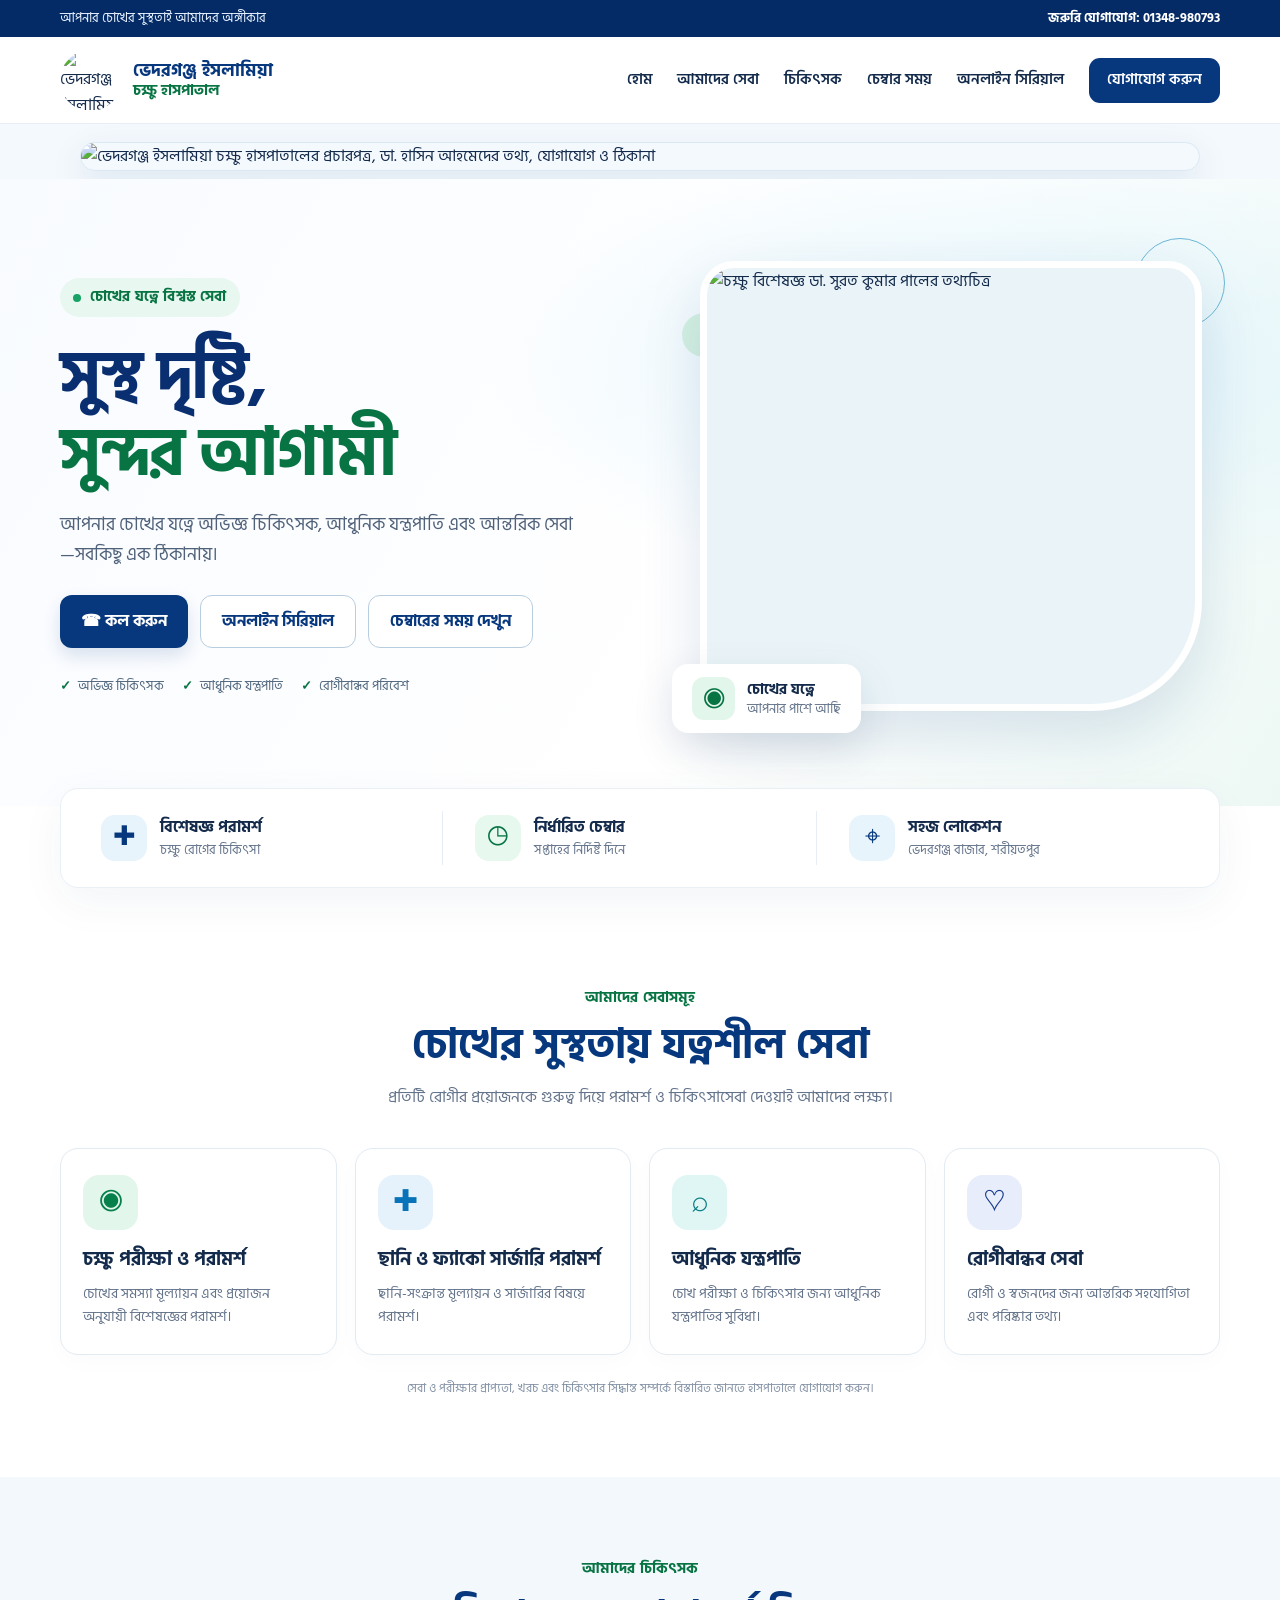
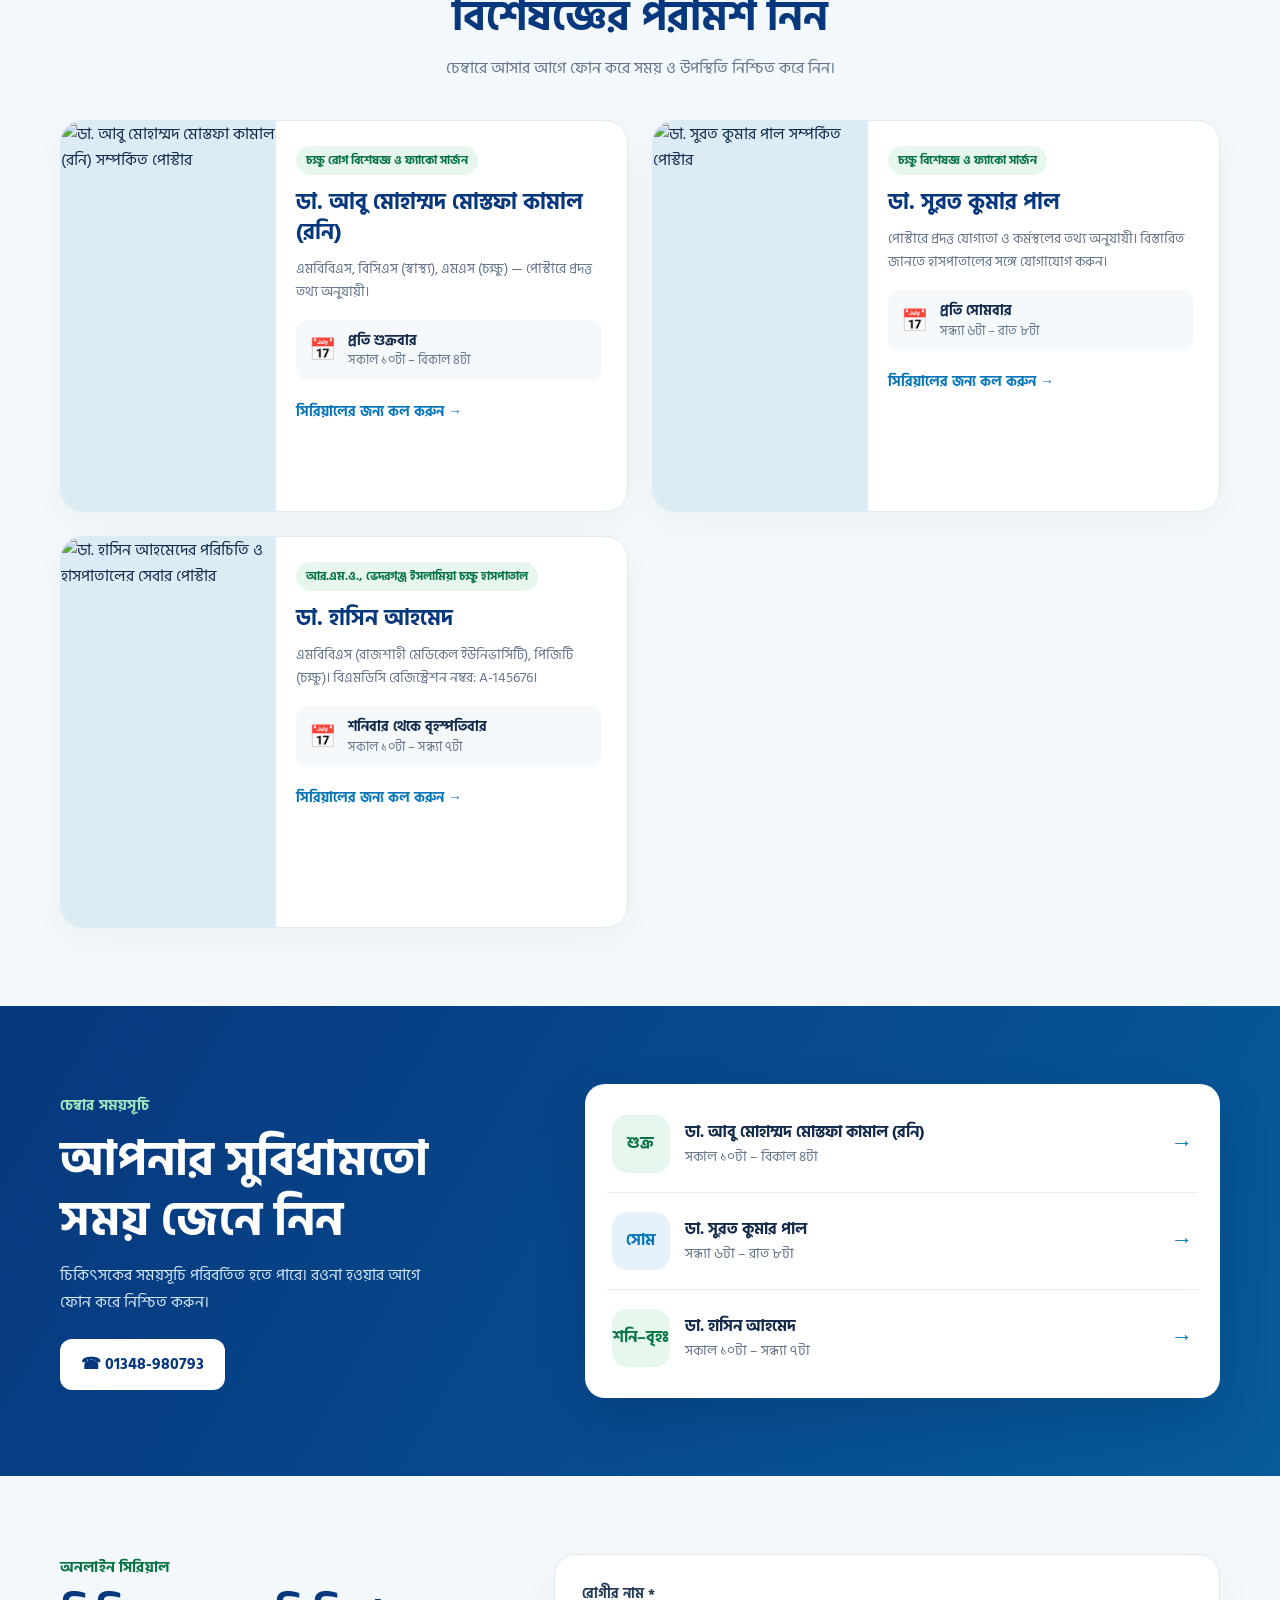
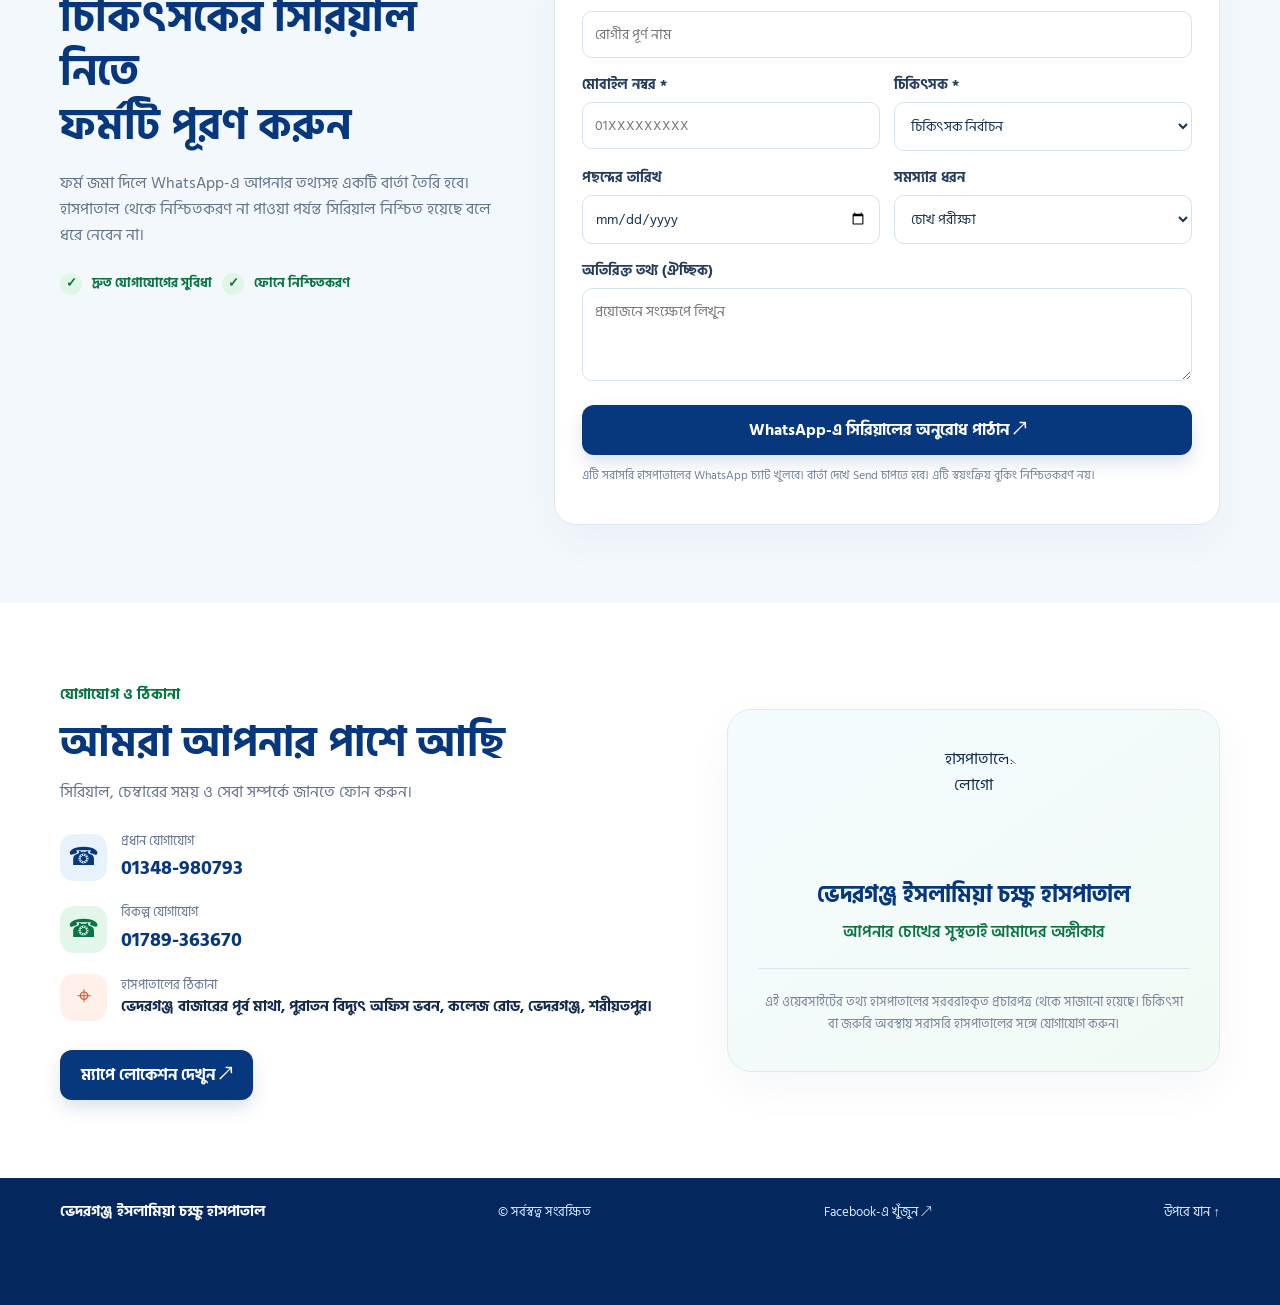
==== commit c8691238: "Add files via upload" ====
--- a/index.html
+++ b/index.html
@@ -4,7 +4,7 @@
   <meta charset="utf-8">
   <meta name="viewport" content="width=device-width, initial-scale=1">
   <meta name="theme-color" content="#063b83">
-  <meta name="description" content="ভেদরগঞ্জ ইসলামিয়া চক্ষু হাসপাতাল — চোখের যত্ন, বিশেষজ্ঞ চিকিৎসা ও ফ্যাকো সার্জারি পরামর্শ।">
+  <meta name="description" content="ভেদরগঞ্জ ইসলামিয়া চক্ষু হাসপাতাল — চোখের যত্ন, চিকিৎসক ডা. হাসিন আহমেদ এবং চক্ষু সেবার তথ্য।">
   <title>ভেদরগঞ্জ ইসলামিয়া চক্ষু হাসপাতাল</title>
   <link rel="preconnect" href="https://fonts.googleapis.com">
   <link rel="preconnect" href="https://fonts.gstatic.com" crossorigin>
@@ -129,6 +129,16 @@
               <a class="text-link" href="tel:01348980793">সিরিয়ালের জন্য কল করুন →</a>
             </div>
           </article>
+          <article class="doctor-card doctor-hasin-card">
+            <div class="doctor-photo"><img src="assets/doctor-hasin-ahmed-poster.png" alt="ডা. হাসিন আহমেদের পরিচিতি ও হাসপাতালের সেবার পোস্টার"></div>
+            <div class="doctor-info">
+              <span class="doctor-label">আর.এম.ও., ভেদরগঞ্জ ইসলামিয়া চক্ষু হাসপাতাল</span>
+              <h3>ডা. হাসিন আহমেদ</h3>
+              <p>এমবিবিএস (রাজশাহী মেডিকেল ইউনিভার্সিটি), পিজিটি (চক্ষু)। বিএমডিসি রেজিস্ট্রেশন নম্বর: A-145676।</p>
+              <div class="schedule-line"><span>📅</span><span><strong>শনিবার থেকে বৃহস্পতিবার</strong><small>সকাল ১০টা – সন্ধ্যা ৭টা</small></span></div>
+              <a class="text-link" href="tel:01348980793">সিরিয়ালের জন্য কল করুন →</a>
+            </div>
+          </article>
         </div>
       </div>
     </section>
@@ -144,6 +154,7 @@
         <div class="schedule-list">
           <div class="schedule-item"><span class="day-icon">শুক্র</span><div><strong>ডা. আবু মোহাম্মদ মোস্তফা কামাল (রনি)</strong><small>সকাল ১০টা – বিকাল ৪টা</small></div><span class="schedule-arrow">→</span></div>
           <div class="schedule-item"><span class="day-icon monday">সোম</span><div><strong>ডা. সুরত কুমার পাল</strong><small>সন্ধ্যা ৬টা – রাত ৮টা</small></div><span class="schedule-arrow">→</span></div>
+          <div class="schedule-item"><span class="day-icon">শনি–বৃহঃ</span><div><strong>ডা. হাসিন আহমেদ</strong><small>সকাল ১০টা – সন্ধ্যা ৭টা</small></div><span class="schedule-arrow">→</span></div>
         </div>
       </div>
     </section>
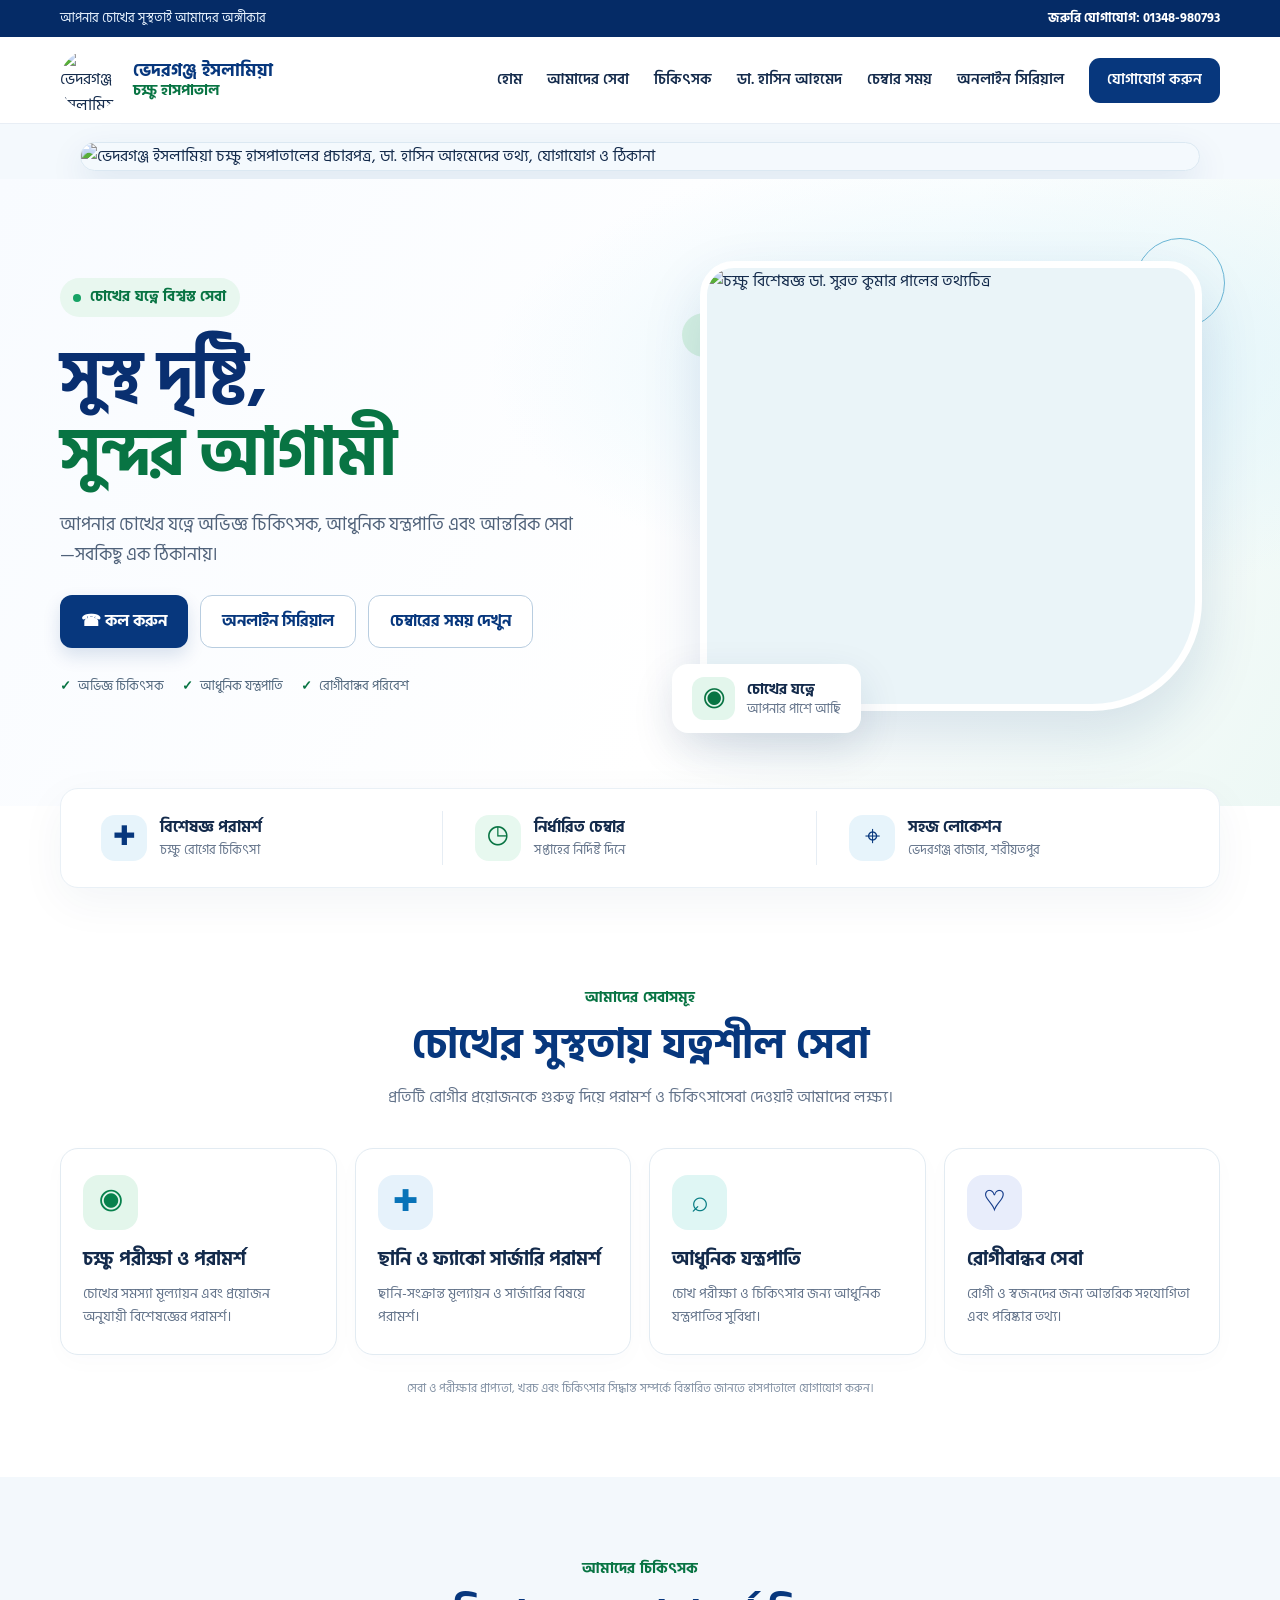
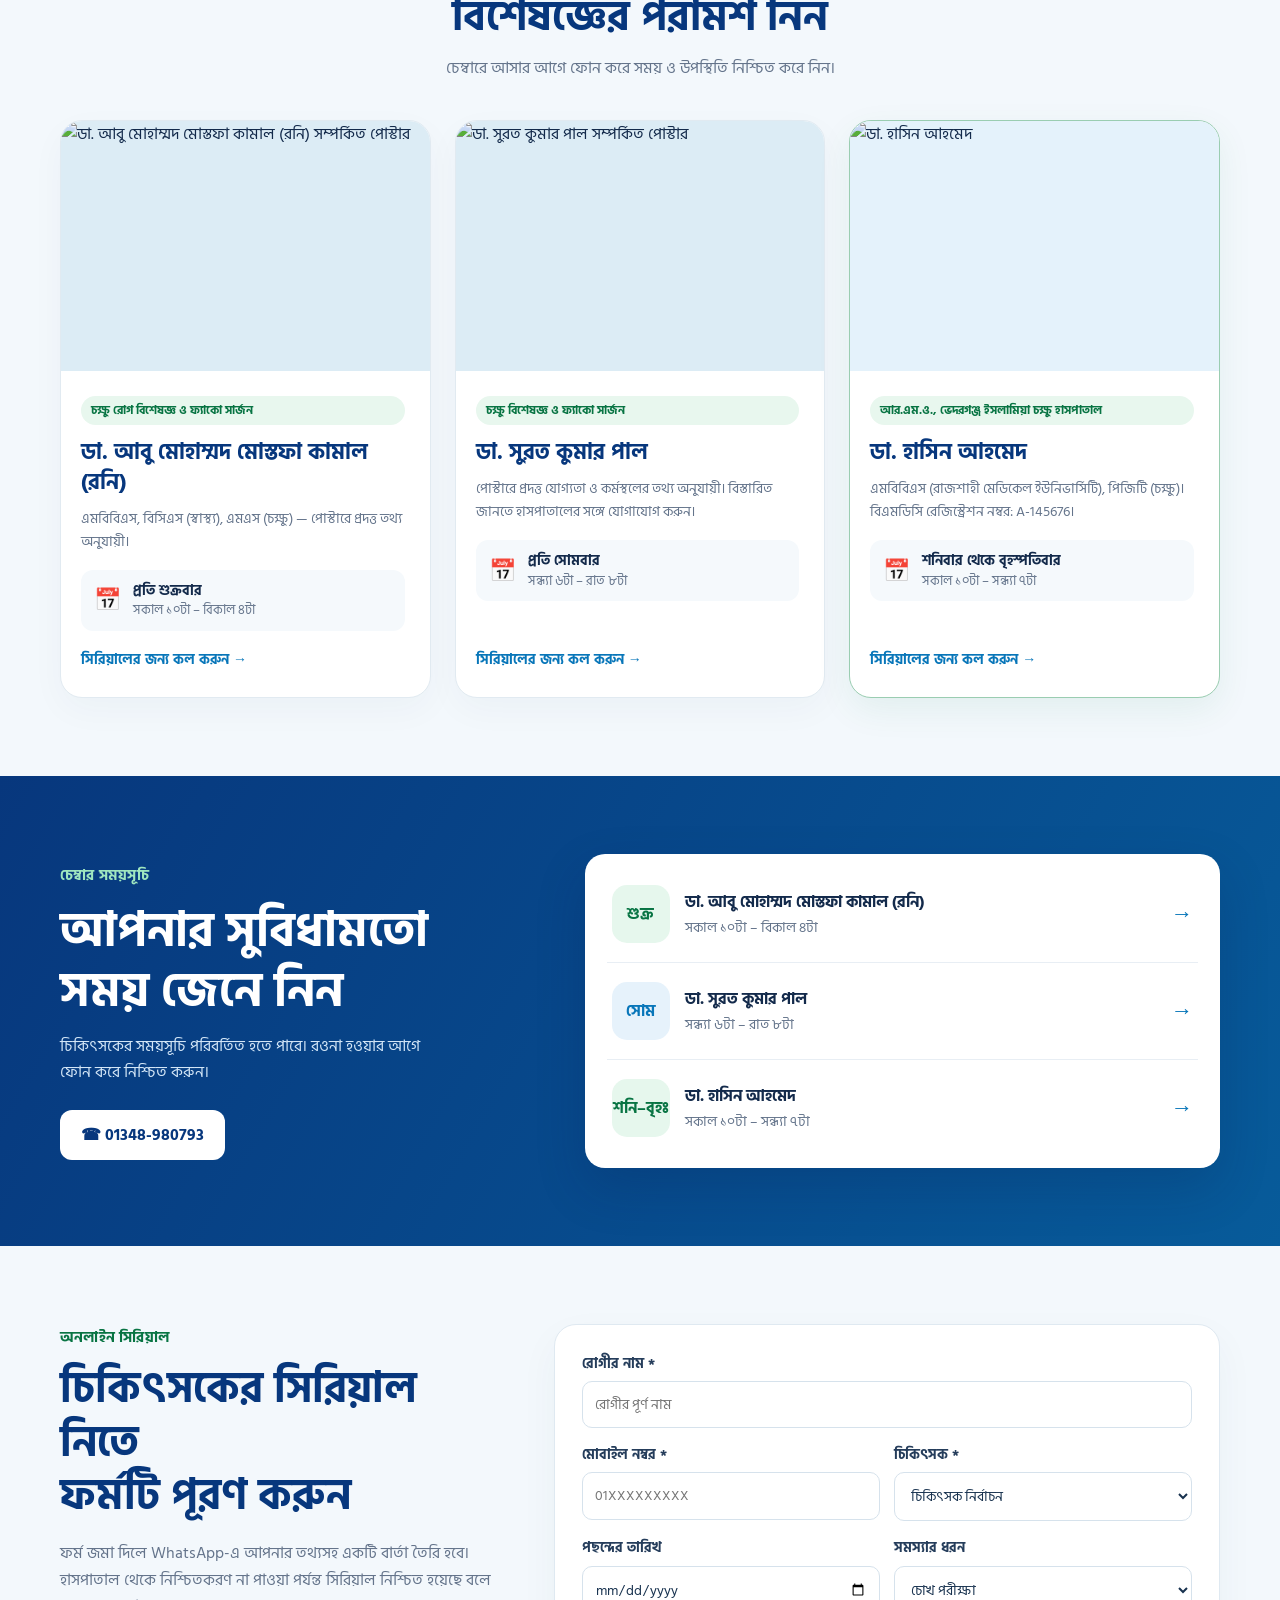
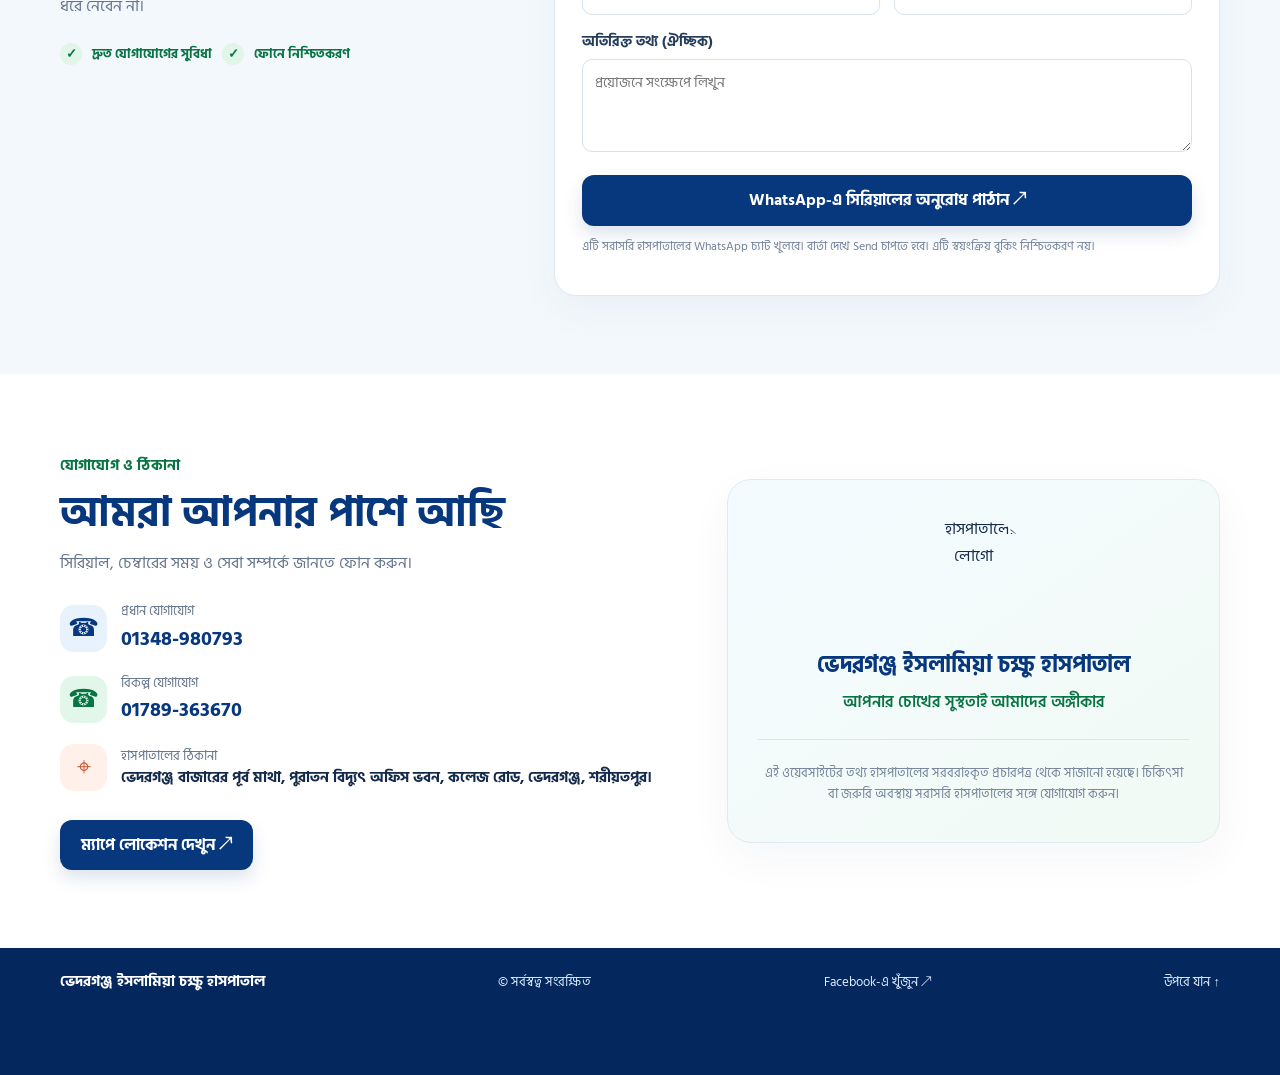
==== commit 31c9d6fb: "Add files via upload" ====
--- a/index.html
+++ b/index.html
@@ -32,6 +32,7 @@
         <a href="#home">হোম</a>
         <a href="#services">আমাদের সেবা</a>
         <a href="#doctors">চিকিৎসক</a>
+        <a href="#doctor-hasin">ডা. হাসিন আহমেদ</a>
         <a href="#schedule">চেম্বার সময়</a>
         <a href="#booking">অনলাইন সিরিয়াল</a>
         <a href="#contact" class="nav-cta">যোগাযোগ করুন</a>
@@ -129,8 +130,8 @@
               <a class="text-link" href="tel:01348980793">সিরিয়ালের জন্য কল করুন →</a>
             </div>
           </article>
-          <article class="doctor-card doctor-hasin-card">
-            <div class="doctor-photo"><img src="assets/doctor-hasin-ahmed-poster.png" alt="ডা. হাসিন আহমেদের পরিচিতি ও হাসপাতালের সেবার পোস্টার"></div>
+          <article class="doctor-card doctor-hasin-card" id="doctor-hasin">
+            <div class="doctor-photo"><img src="assets/doctor-hasin-ahmed-portrait.jpg" alt="ডা. হাসিন আহমেদ"></div>
             <div class="doctor-info">
               <span class="doctor-label">আর.এম.ও., ভেদরগঞ্জ ইসলামিয়া চক্ষু হাসপাতাল</span>
               <h3>ডা. হাসিন আহমেদ</h3>
@@ -173,7 +174,7 @@
           <input id="patientName" name="patientName" autocomplete="name" required placeholder="রোগীর পূর্ণ নাম">
           <div class="form-row">
             <div><label for="patientPhone">মোবাইল নম্বর *</label><input id="patientPhone" name="patientPhone" inputmode="tel" autocomplete="tel" required pattern="[0-9+() -]{8,18}" placeholder="01XXXXXXXXX"></div>
-            <div><label for="doctorChoice">চিকিৎসক *</label><select id="doctorChoice" name="doctorChoice" required><option value="">চিকিৎসক নির্বাচন</option><option>ডা. আবু মোহাম্মদ মোস্তফা কামাল (রনি)</option><option>ডা. সুরত কুমার পাল</option><option>যে চিকিৎসক আগে পাওয়া যায়</option></select></div>
+            <div><label for="doctorChoice">চিকিৎসক *</label><select id="doctorChoice" name="doctorChoice" required><option value="">চিকিৎসক নির্বাচন</option><option>ডা. আবু মোহাম্মদ মোস্তফা কামাল (রনি)</option><option>ডা. সুরত কুমার পাল</option><option>ডা. হাসিন আহমেদ</option><option>যে চিকিৎসক আগে পাওয়া যায়</option></select></div>
           </div>
           <div class="form-row">
             <div><label for="visitDate">পছন্দের তারিখ</label><input id="visitDate" name="visitDate" type="date"></div>
--- a/style.css
+++ b/style.css
@@ -13,3 +13,11 @@
 .promo-banner-wrap{max-width:1120px}
 .promo-banner-image{display:block;width:100%;height:auto;object-fit:contain;border-radius:16px;border:1px solid #dbe8f2;box-shadow:0 12px 34px rgba(6,59,131,.10)}
 @media(max-width:700px){.promo-banner-section{padding:10px 0 4px}.promo-banner-image{border-radius:10px}}
+
+
+/* Equal, directly accessible profiles for all three doctors */
+@media(min-width:981px){.doctor-grid{grid-template-columns:repeat(3,minmax(0,1fr));align-items:stretch}.doctor-card{display:flex;flex-direction:column;height:100%}.doctor-photo{height:250px;min-height:250px}.doctor-photo img{height:100%;min-height:0;object-fit:cover;object-position:center 25%}.doctor-info{display:flex;flex:1;flex-direction:column}.doctor-info .text-link{margin-top:auto}.doctor-hasin-card{border-color:#9acdb1;box-shadow:0 12px 35px #08744313}}
+.doctor-hasin-card .doctor-photo{background:#e4f2fb}
+.doctor-hasin-card .doctor-photo img{object-position:center 20%}
+@media(max-width:980px){.doctor-grid{grid-template-columns:repeat(2,minmax(0,1fr))}}
+@media(max-width:700px){.doctor-grid{grid-template-columns:1fr}.doctor-card{display:grid;grid-template-columns:36% 64%}.doctor-hasin-card{border-color:#9acdb1}.doctor-hasin-card .doctor-photo img{object-position:center 20%}}
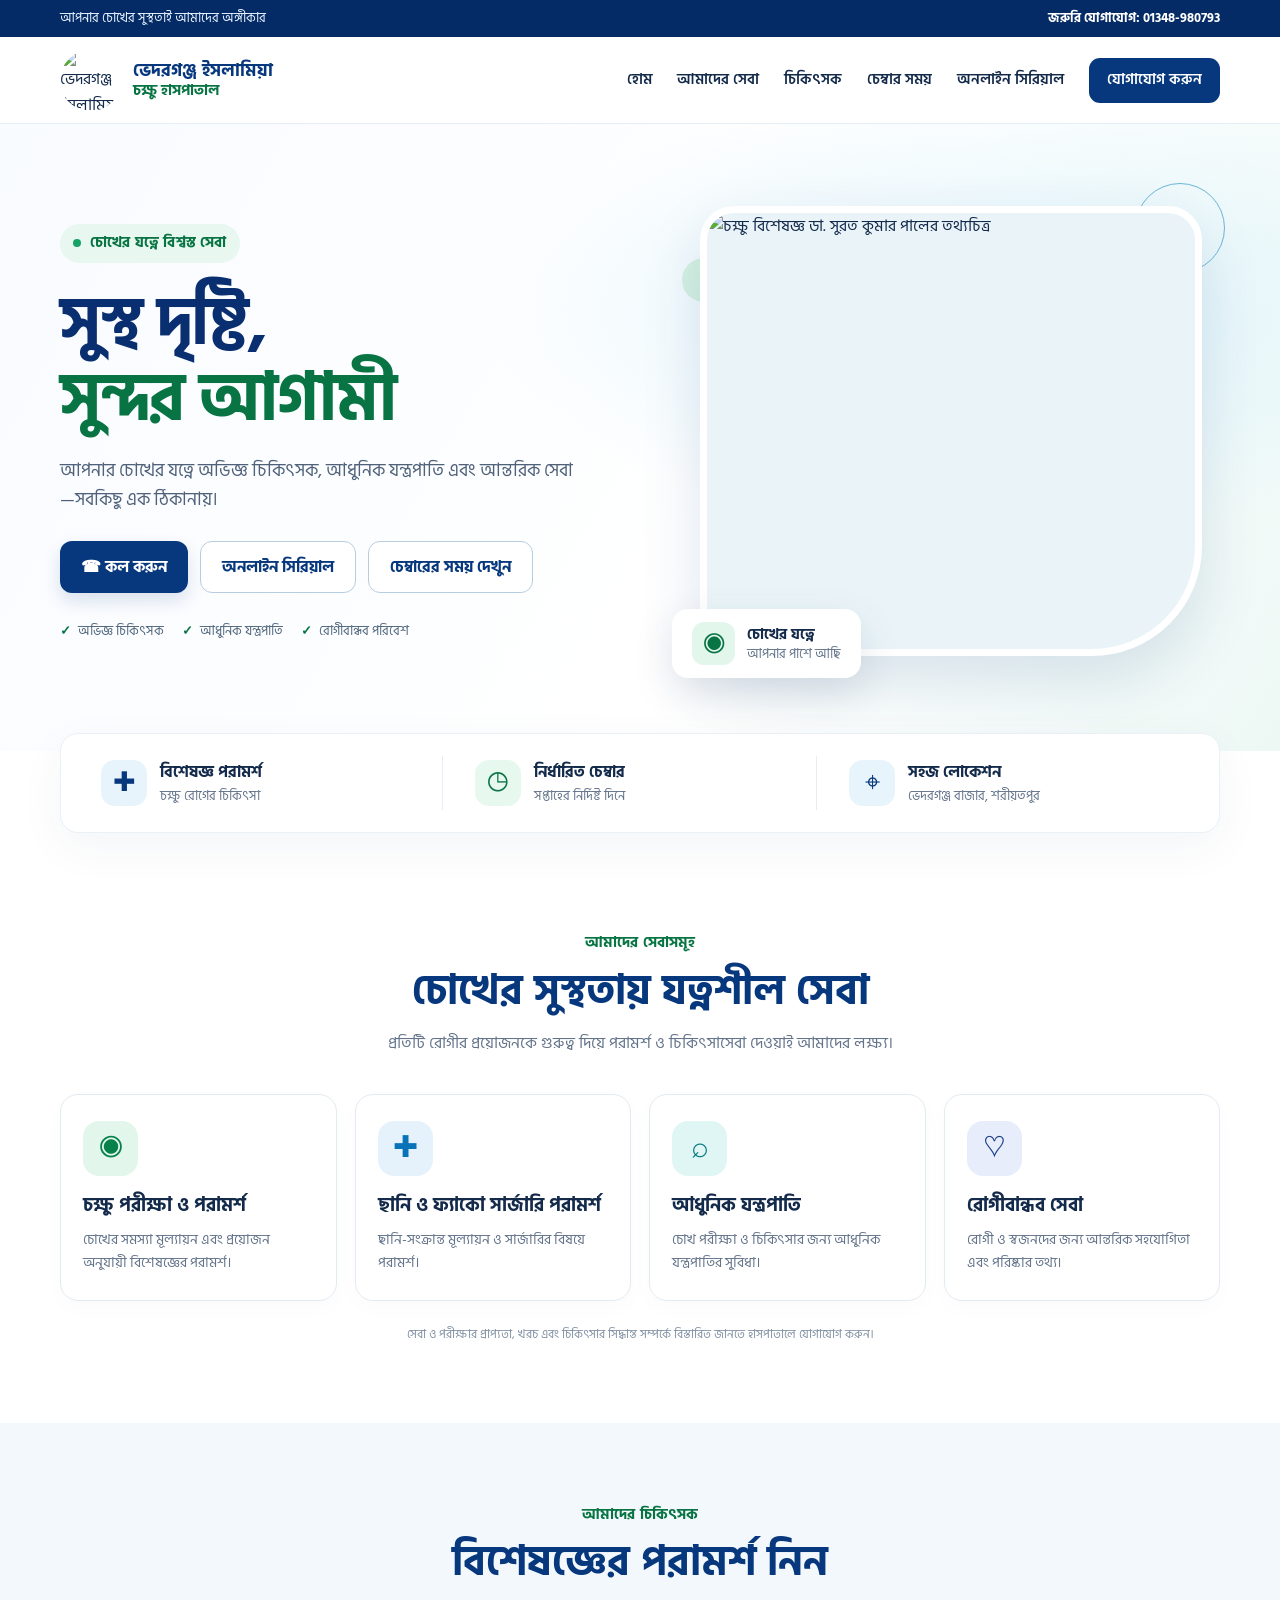
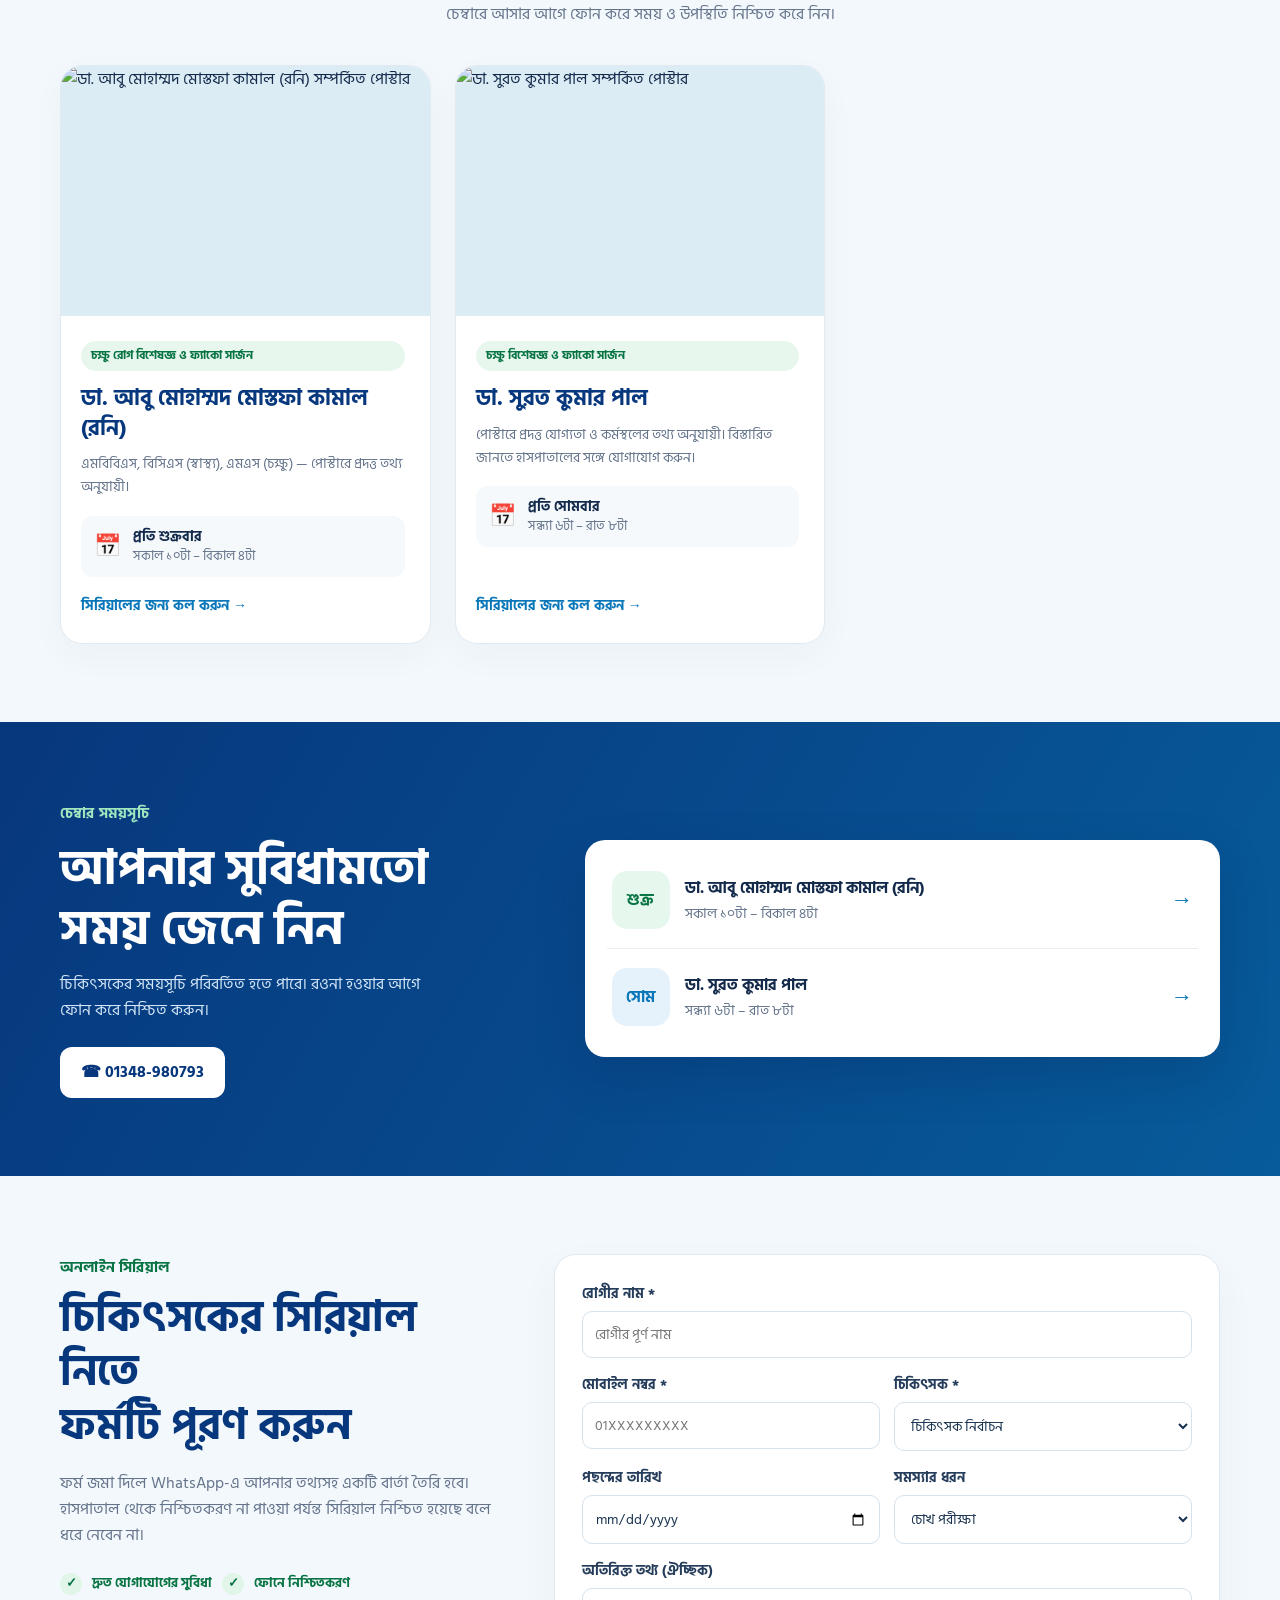
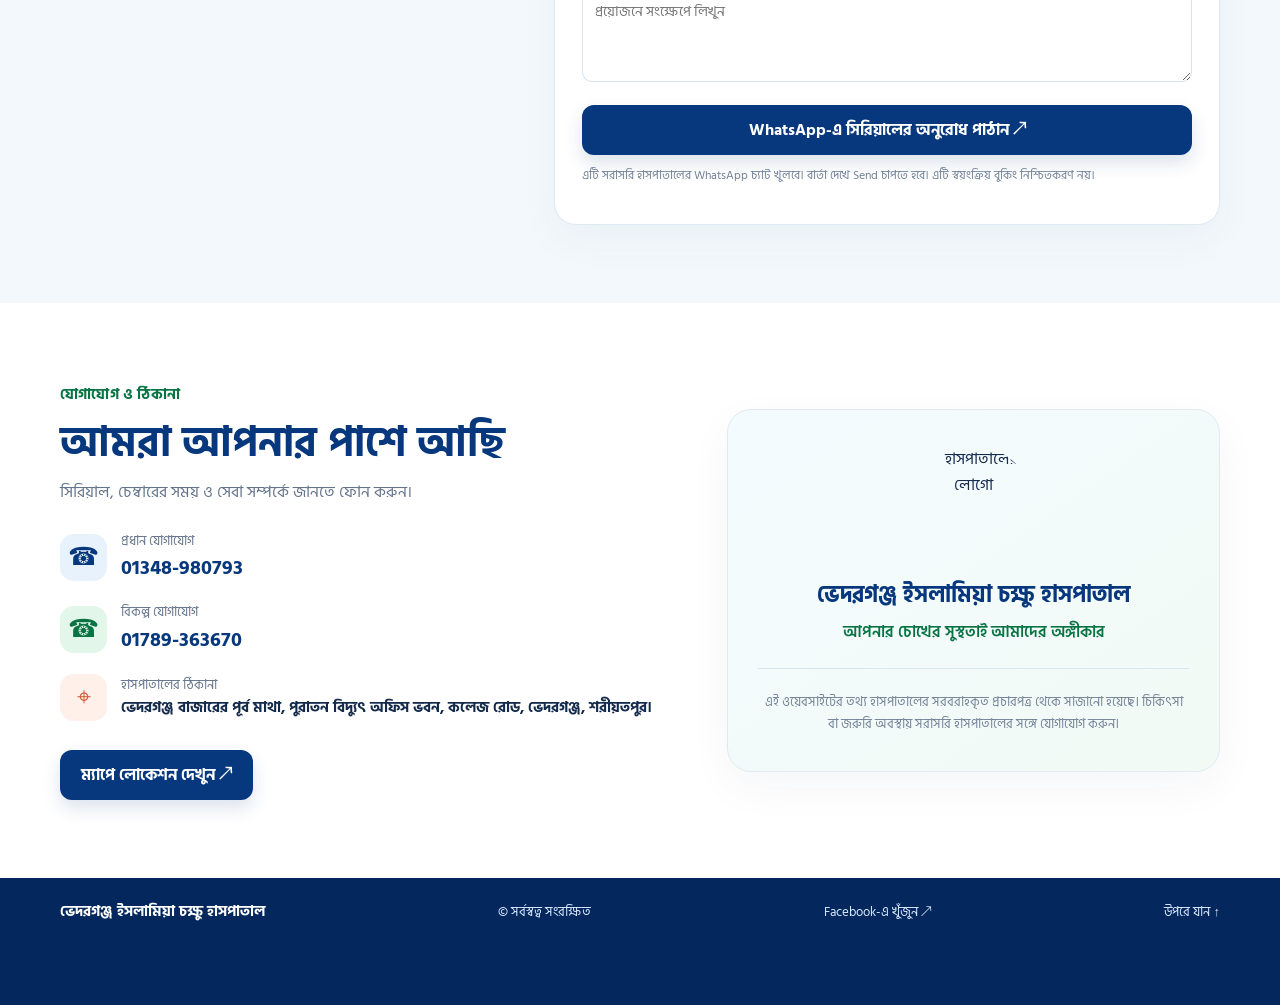
==== commit cab8b9f2: "Add files via upload" ====
--- a/index.html
+++ b/index.html
@@ -4,13 +4,11 @@
   <meta charset="utf-8">
   <meta name="viewport" content="width=device-width, initial-scale=1">
   <meta name="theme-color" content="#063b83">
-  <meta name="description" content="ভেদরগঞ্জ ইসলামিয়া চক্ষু হাসপাতাল — চোখের যত্ন, চিকিৎসক ডা. হাসিন আহমেদ এবং চক্ষু সেবার তথ্য।">
+  <meta name="description" content="ভেদরগঞ্জ ইসলামিয়া চক্ষু হাসপাতাল — চোখের যত্ন, বিশেষজ্ঞ চিকিৎসা ও ফ্যাকো সার্জারি পরামর্শ।">
   <title>ভেদরগঞ্জ ইসলামিয়া চক্ষু হাসপাতাল</title>
   <link rel="preconnect" href="https://fonts.googleapis.com">
   <link rel="preconnect" href="https://fonts.gstatic.com" crossorigin>
   <link href="https://fonts.googleapis.com/css2?family=Hind+Siliguri:wght@400;500;600;700&display=swap" rel="stylesheet">
-  <link rel="icon" type="image/png" href="assets/hospital-logo.png">
-  <link rel="apple-touch-icon" href="assets/hospital-logo.png">
   <link rel="stylesheet" href="style.css">
 </head>
 <body>
@@ -32,7 +30,6 @@
         <a href="#home">হোম</a>
         <a href="#services">আমাদের সেবা</a>
         <a href="#doctors">চিকিৎসক</a>
-        <a href="#doctor-hasin">ডা. হাসিন আহমেদ</a>
         <a href="#schedule">চেম্বার সময়</a>
         <a href="#booking">অনলাইন সিরিয়াল</a>
         <a href="#contact" class="nav-cta">যোগাযোগ করুন</a>
@@ -41,15 +38,6 @@
   </header>
 
   <main>
-
-  <section class="promo-banner-section" aria-label="হাসপাতালের প্রচারপত্র">
-    <div class="container promo-banner-wrap">
-      <img src="assets/hospital-promo-banner.jpg"
-           alt="ভেদরগঞ্জ ইসলামিয়া চক্ষু হাসপাতালের প্রচারপত্র, ডা. হাসিন আহমেদের তথ্য, যোগাযোগ ও ঠিকানা"
-           class="promo-banner-image">
-    </div>
-  </section>
-
     <section class="hero" id="home">
       <div class="container hero-grid">
         <div class="hero-copy">
@@ -130,16 +118,6 @@
               <a class="text-link" href="tel:01348980793">সিরিয়ালের জন্য কল করুন →</a>
             </div>
           </article>
-          <article class="doctor-card doctor-hasin-card" id="doctor-hasin">
-            <div class="doctor-photo"><img src="assets/doctor-hasin-ahmed-portrait.jpg" alt="ডা. হাসিন আহমেদ"></div>
-            <div class="doctor-info">
-              <span class="doctor-label">আর.এম.ও., ভেদরগঞ্জ ইসলামিয়া চক্ষু হাসপাতাল</span>
-              <h3>ডা. হাসিন আহমেদ</h3>
-              <p>এমবিবিএস (রাজশাহী মেডিকেল ইউনিভার্সিটি), পিজিটি (চক্ষু)। বিএমডিসি রেজিস্ট্রেশন নম্বর: A-145676।</p>
-              <div class="schedule-line"><span>📅</span><span><strong>শনিবার থেকে বৃহস্পতিবার</strong><small>সকাল ১০টা – সন্ধ্যা ৭টা</small></span></div>
-              <a class="text-link" href="tel:01348980793">সিরিয়ালের জন্য কল করুন →</a>
-            </div>
-          </article>
         </div>
       </div>
     </section>
@@ -155,7 +133,6 @@
         <div class="schedule-list">
           <div class="schedule-item"><span class="day-icon">শুক্র</span><div><strong>ডা. আবু মোহাম্মদ মোস্তফা কামাল (রনি)</strong><small>সকাল ১০টা – বিকাল ৪টা</small></div><span class="schedule-arrow">→</span></div>
           <div class="schedule-item"><span class="day-icon monday">সোম</span><div><strong>ডা. সুরত কুমার পাল</strong><small>সন্ধ্যা ৬টা – রাত ৮টা</small></div><span class="schedule-arrow">→</span></div>
-          <div class="schedule-item"><span class="day-icon">শনি–বৃহঃ</span><div><strong>ডা. হাসিন আহমেদ</strong><small>সকাল ১০টা – সন্ধ্যা ৭টা</small></div><span class="schedule-arrow">→</span></div>
         </div>
       </div>
     </section>
@@ -174,7 +151,7 @@
           <input id="patientName" name="patientName" autocomplete="name" required placeholder="রোগীর পূর্ণ নাম">
           <div class="form-row">
             <div><label for="patientPhone">মোবাইল নম্বর *</label><input id="patientPhone" name="patientPhone" inputmode="tel" autocomplete="tel" required pattern="[0-9+() -]{8,18}" placeholder="01XXXXXXXXX"></div>
-            <div><label for="doctorChoice">চিকিৎসক *</label><select id="doctorChoice" name="doctorChoice" required><option value="">চিকিৎসক নির্বাচন</option><option>ডা. আবু মোহাম্মদ মোস্তফা কামাল (রনি)</option><option>ডা. সুরত কুমার পাল</option><option>ডা. হাসিন আহমেদ</option><option>যে চিকিৎসক আগে পাওয়া যায়</option></select></div>
+            <div><label for="doctorChoice">চিকিৎসক *</label><select id="doctorChoice" name="doctorChoice" required><option value="">চিকিৎসক নির্বাচন</option><option>ডা. আবু মোহাম্মদ মোস্তফা কামাল (রনি)</option><option>ডা. সুরত কুমার পাল</option><option>যে চিকিৎসক আগে পাওয়া যায়</option></select></div>
           </div>
           <div class="form-row">
             <div><label for="visitDate">পছন্দের তারিখ</label><input id="visitDate" name="visitDate" type="date"></div>
